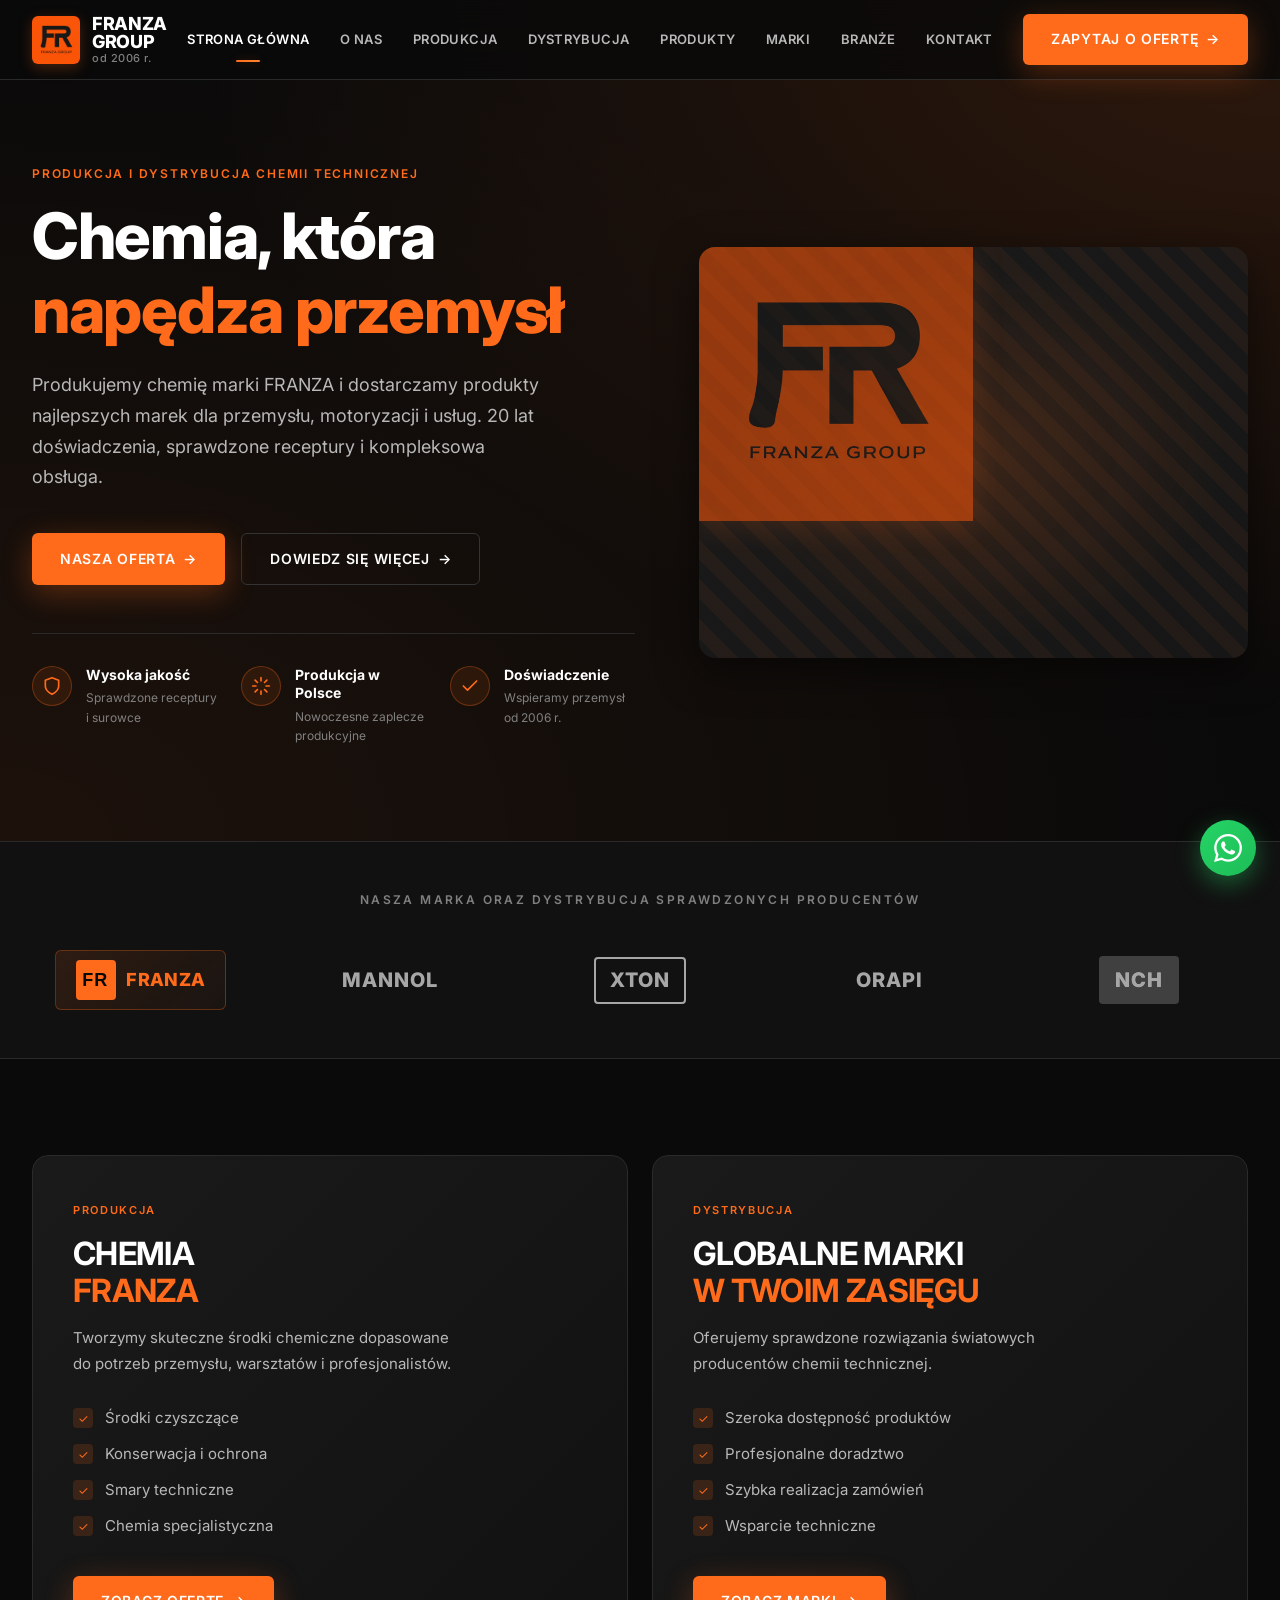
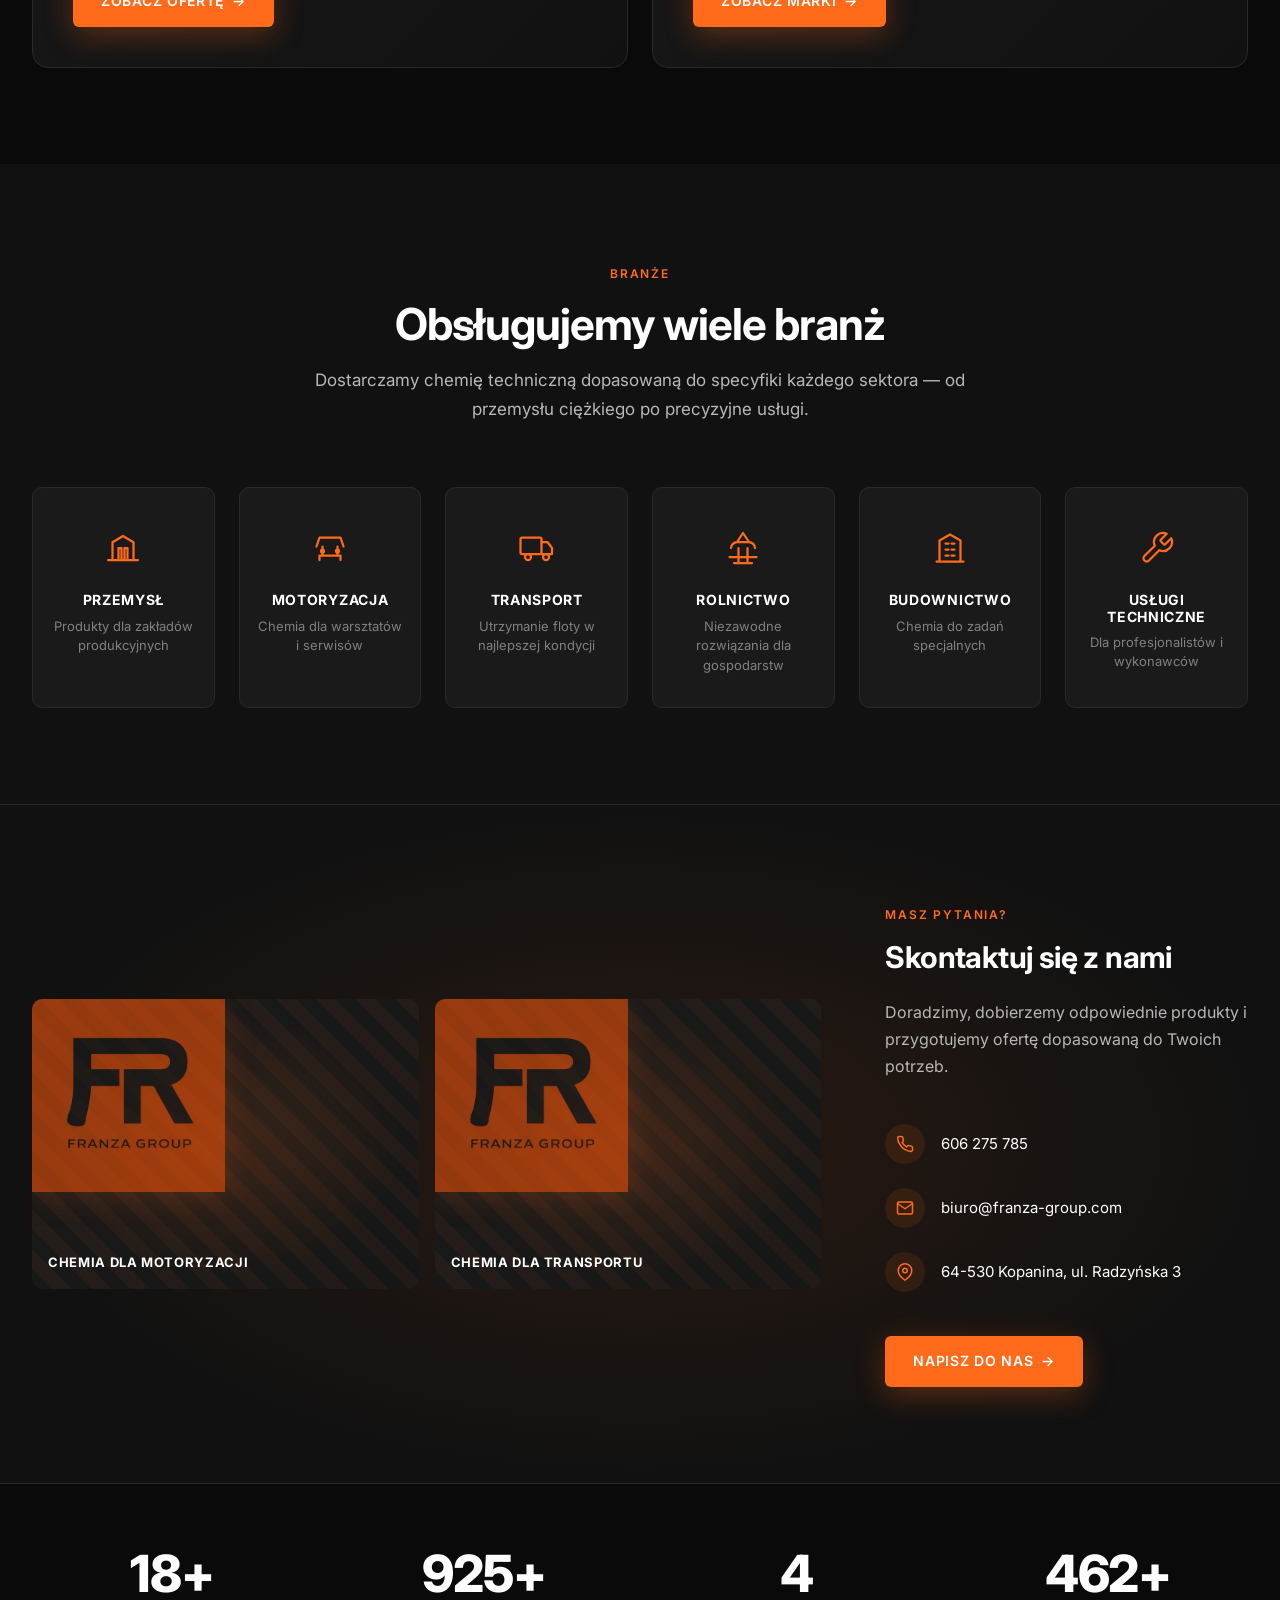
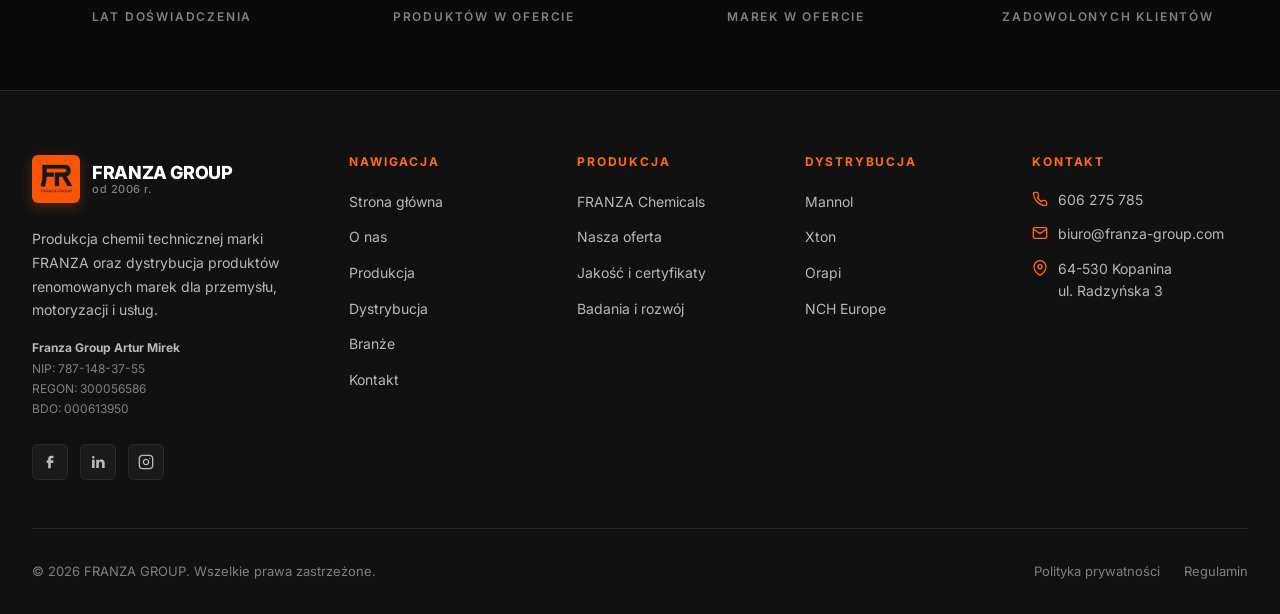
==== index.html @ 7bee2ec3 "j" ====
<!DOCTYPE html>
<html lang="pl">
<head>
  <meta charset="UTF-8">
  <meta name="viewport" content="width=device-width, initial-scale=1.0">
  <meta name="description" content="FRANZA GROUP — producent chemii technicznej marki FRANZA oraz dystrybutor renomowanych marek (Mannol, Xton, Orapi, NCH Europe) dla przemysłu, motoryzacji i usług.">
  <meta name="keywords" content="chemia techniczna, chemia przemysłowa, FRANZA, Mannol, Xton, NCH Europe, Orapi, smary, środki czyszczące">
  <meta name="theme-color" content="#0a0a0a">
  <title>FRANZA GROUP — Produkcja i dystrybucja chemii technicznej</title>

  <link rel="preconnect" href="https://fonts.googleapis.com">
  <link rel="preconnect" href="https://fonts.gstatic.com" crossorigin>
  <link href="https://fonts.googleapis.com/css2?family=Inter:wght@400;500;600;700;800&display=swap" rel="stylesheet">

  <link rel="stylesheet" href="css/styles.css">
  <link rel="icon" type="image/png" href="assets/favicon.png">
  <link rel="icon" type="image/svg+xml" href="assets/favicon.svg">
  <link rel="apple-touch-icon" href="assets/logo/franza-logo-small.png">
</head>
<body>

  <div id="header-slot"></div>

  <main>
    <!-- Hero -->
    <section class="hero">
      <div class="container">
        <div class="hero-grid">
          <div class="hero-content">
            <span class="eyebrow">Produkcja i dystrybucja chemii technicznej</span>
            <h1>
              Chemia, która
              <span class="accent-text">napędza przemysł</span>
            </h1>
            <p class="hero-lead">
              Produkujemy chemię marki FRANZA i dostarczamy produkty najlepszych marek dla przemysłu, motoryzacji i usług. 20 lat doświadczenia, sprawdzone receptury i kompleksowa obsługa.
            </p>
            <div class="hero-ctas">
              <a href="pages/produkty.html" class="btn btn-primary">
                Nasza oferta
                <span class="arrow">→</span>
              </a>
              <a href="pages/o-nas.html" class="btn btn-secondary">
                Dowiedz się więcej
                <span class="arrow">→</span>
              </a>
            </div>

            <div class="hero-features">
              <div class="hero-feature">
                <div class="icon-circle">
                  <svg width="20" height="20" viewBox="0 0 24 24" fill="none" stroke="currentColor" stroke-width="2" stroke-linecap="round" stroke-linejoin="round"><path d="M12 22s8-4 8-10V5l-8-3-8 3v7c0 6 8 10 8 10z"/></svg>
                </div>
                <div class="hero-feature-text">
                  <span class="hero-feature-title">Wysoka jakość</span>
                  <span class="hero-feature-desc">Sprawdzone receptury i surowce</span>
                </div>
              </div>
              <div class="hero-feature">
                <div class="icon-circle">
                  <svg width="20" height="20" viewBox="0 0 24 24" fill="none" stroke="currentColor" stroke-width="2" stroke-linecap="round" stroke-linejoin="round"><path d="M12 2v4M12 18v4M4.93 4.93l2.83 2.83M16.24 16.24l2.83 2.83M2 12h4M18 12h4M4.93 19.07l2.83-2.83M16.24 7.76l2.83-2.83"/></svg>
                </div>
                <div class="hero-feature-text">
                  <span class="hero-feature-title">Produkcja w Polsce</span>
                  <span class="hero-feature-desc">Nowoczesne zaplecze produkcyjne</span>
                </div>
              </div>
              <div class="hero-feature">
                <div class="icon-circle">
                  <svg width="20" height="20" viewBox="0 0 24 24" fill="none" stroke="currentColor" stroke-width="2" stroke-linecap="round" stroke-linejoin="round"><polyline points="20 6 9 17 4 12"/></svg>
                </div>
                <div class="hero-feature-text">
                  <span class="hero-feature-title">Doświadczenie</span>
                  <span class="hero-feature-desc">Wspieramy przemysł od 2006 r.</span>
                </div>
              </div>
            </div>
          </div>

          <div class="hero-visual">
            <img src="https://images.unsplash.com/photo-1532187863486-abf9dbad1b69?w=1200&q=80&auto=format&fit=crop" alt="Chemia techniczna FRANZA" loading="eager">
          </div>
        </div>
      </div>
    </section>

    <!-- Marki strip -->
    <section class="brands-strip">
      <div class="container">
        <p class="brands-strip-label">Nasza marka oraz dystrybucja sprawdzonych producentów</p>
        <div class="brands-grid brands-grid-5">
          <a href="pages/marki.html#franza" class="brand-logo brand-logo-featured" aria-label="FRANZA Chemicals">
            <span class="brand-fr-mark">FR</span>
            <span class="brand-fr-text">FRANZA</span>
          </a>
          <a href="pages/marki.html#mannol" class="brand-logo" aria-label="Mannol"><span>MANNOL</span></a>
          <a href="pages/marki.html#xton" class="brand-logo" aria-label="Xton"><span style="border:2px solid currentColor;padding:.35rem .9rem;border-radius:4px;">XTON</span></a>
          <a href="pages/marki.html#orapi" class="brand-logo" aria-label="Orapi"><span>ORAPI</span></a>
          <a href="pages/marki.html#nch" class="brand-logo" aria-label="NCH Europe"><span style="background:#0046a8;color:#fff;padding:.5rem 1rem;border-radius:4px;">NCH</span></a>
        </div>
      </div>
    </section>

    <!-- Showcase: produkcja + dystrybucja -->
    <section>
      <div class="container">
        <div class="showcase">
          <div class="showcase-card fade-in">
            <span class="eyebrow">Produkcja</span>
            <h3>
              Chemia
              <span class="accent-text">FRANZA</span>
            </h3>
            <p>Tworzymy skuteczne środki chemiczne dopasowane do potrzeb przemysłu, warsztatów i profesjonalistów.</p>
            <ul class="showcase-list">
              <li><span class="check-icon">✓</span> Środki czyszczące</li>
              <li><span class="check-icon">✓</span> Konserwacja i ochrona</li>
              <li><span class="check-icon">✓</span> Smary techniczne</li>
              <li><span class="check-icon">✓</span> Chemia specjalistyczna</li>
            </ul>
            <a href="pages/produkcja.html" class="btn btn-primary">
              Zobacz ofertę
              <span class="arrow">→</span>
            </a>
          </div>

          <div class="showcase-card fade-in">
            <span class="eyebrow">Dystrybucja</span>
            <h3>
              Globalne marki
              <span class="accent-text">w Twoim zasięgu</span>
            </h3>
            <p>Oferujemy sprawdzone rozwiązania światowych producentów chemii technicznej.</p>
            <ul class="showcase-list">
              <li><span class="check-icon">✓</span> Szeroka dostępność produktów</li>
              <li><span class="check-icon">✓</span> Profesjonalne doradztwo</li>
              <li><span class="check-icon">✓</span> Szybka realizacja zamówień</li>
              <li><span class="check-icon">✓</span> Wsparcie techniczne</li>
            </ul>
            <a href="pages/marki.html" class="btn btn-primary">
              Zobacz marki
              <span class="arrow">→</span>
            </a>
          </div>
        </div>
      </div>
    </section>

    <!-- Branże -->
    <section style="background-color: var(--bg-secondary);">
      <div class="container">
        <div class="section-header">
          <span class="eyebrow">Branże</span>
          <h2>Obsługujemy wiele branż</h2>
          <p>Dostarczamy chemię techniczną dopasowaną do specyfiki każdego sektora — od przemysłu ciężkiego po precyzyjne usługi.</p>
        </div>

        <div class="industries-grid">
          <a href="pages/branze.html" class="industry-card fade-in">
            <div class="industry-icon">
              <svg width="36" height="36" viewBox="0 0 24 24" fill="none" stroke="currentColor" stroke-width="1.5" stroke-linecap="round" stroke-linejoin="round"><path d="M2 20h20M5 20V8.2L12 4l7 4.2V20M9 12h2v8H9zM13 12h2v8h-2z"/></svg>
            </div>
            <h4>Przemysł</h4>
            <p>Produkty dla zakładów produkcyjnych</p>
          </a>

          <a href="pages/branze.html" class="industry-card fade-in">
            <div class="industry-icon">
              <svg width="36" height="36" viewBox="0 0 24 24" fill="none" stroke="currentColor" stroke-width="1.5" stroke-linecap="round" stroke-linejoin="round"><path d="M5 17h14M3 11l2-6h14l2 6M7 11v6M17 11v6M5 17v3M19 17v3"/><circle cx="7" cy="14" r="1" fill="currentColor"/><circle cx="17" cy="14" r="1" fill="currentColor"/></svg>
            </div>
            <h4>Motoryzacja</h4>
            <p>Chemia dla warsztatów i serwisów</p>
          </a>

          <a href="pages/branze.html" class="industry-card fade-in">
            <div class="industry-icon">
              <svg width="36" height="36" viewBox="0 0 24 24" fill="none" stroke="currentColor" stroke-width="1.5" stroke-linecap="round" stroke-linejoin="round"><rect x="1" y="5" width="14" height="11" rx="1"/><path d="M15 8h4l3 4v4h-7"/><circle cx="6" cy="18" r="2"/><circle cx="18" cy="18" r="2"/></svg>
            </div>
            <h4>Transport</h4>
            <p>Utrzymanie floty w najlepszej kondycji</p>
          </a>

          <a href="pages/branze.html" class="industry-card fade-in">
            <div class="industry-icon">
              <svg width="36" height="36" viewBox="0 0 24 24" fill="none" stroke="currentColor" stroke-width="1.5" stroke-linecap="round" stroke-linejoin="round"><path d="M12 2L8 8h8l-4-6zM4 12c0-2 2-4 4-4M20 12c0-2-2-4-4-4M6 22h12M9 22V12M15 22V12M3 18h18"/></svg>
            </div>
            <h4>Rolnictwo</h4>
            <p>Niezawodne rozwiązania dla gospodarstw</p>
          </a>

          <a href="pages/branze.html" class="industry-card fade-in">
            <div class="industry-icon">
              <svg width="36" height="36" viewBox="0 0 24 24" fill="none" stroke="currentColor" stroke-width="1.5" stroke-linecap="round" stroke-linejoin="round"><path d="M3 21h18M5 21V7l7-4 7 4v14M9 9h2M13 9h2M9 13h2M13 13h2M9 17h2M13 17h2"/></svg>
            </div>
            <h4>Budownictwo</h4>
            <p>Chemia do zadań specjalnych</p>
          </a>

          <a href="pages/branze.html" class="industry-card fade-in">
            <div class="industry-icon">
              <svg width="36" height="36" viewBox="0 0 24 24" fill="none" stroke="currentColor" stroke-width="1.5" stroke-linecap="round" stroke-linejoin="round"><path d="M14.7 6.3a1 1 0 0 0 0 1.4l1.6 1.6a1 1 0 0 0 1.4 0l3.77-3.77a6 6 0 0 1-7.94 7.94l-6.91 6.91a2.12 2.12 0 0 1-3-3l6.91-6.91a6 6 0 0 1 7.94-7.94l-3.76 3.76z"/></svg>
            </div>
            <h4>Usługi techniczne</h4>
            <p>Dla profesjonalistów i wykonawców</p>
          </a>
        </div>
      </div>
    </section>

    <!-- CTA / Showcase visual -->
    <section class="cta-section">
      <div class="container">
        <div class="cta-grid">
          <div class="cta-images">
            <div class="cta-image">
              <img src="https://images.unsplash.com/photo-1492144534655-ae79c964c9d7?w=800&q=80&auto=format&fit=crop" alt="Chemia dla motoryzacji" loading="lazy">
              <span class="cta-image-label">Chemia dla motoryzacji</span>
            </div>
            <div class="cta-image">
              <img src="https://images.unsplash.com/photo-1601584115197-04ecc0da31d7?w=800&q=80&auto=format&fit=crop" alt="Chemia dla transportu" loading="lazy">
              <span class="cta-image-label">Chemia dla transportu</span>
            </div>
          </div>

          <div class="cta-content">
            <span class="eyebrow">Masz pytania?</span>
            <h2>Skontaktuj się z nami</h2>
            <p>Doradzimy, dobierzemy odpowiednie produkty i przygotujemy ofertę dopasowaną do Twoich potrzeb.</p>

            <div class="cta-contact-list">
              <div class="cta-contact-item">
                <div class="icon-circle">
                  <svg width="18" height="18" viewBox="0 0 24 24" fill="none" stroke="currentColor" stroke-width="2" stroke-linecap="round" stroke-linejoin="round"><path d="M22 16.92v3a2 2 0 0 1-2.18 2 19.79 19.79 0 0 1-8.63-3.07 19.5 19.5 0 0 1-6-6 19.79 19.79 0 0 1-3.07-8.67A2 2 0 0 1 4.11 2h3a2 2 0 0 1 2 1.72 12.84 12.84 0 0 0 .7 2.81 2 2 0 0 1-.45 2.11L8.09 9.91a16 16 0 0 0 6 6l1.27-1.27a2 2 0 0 1 2.11-.45 12.84 12.84 0 0 0 2.81.7A2 2 0 0 1 22 16.92z"/></svg>
                </div>
                <a href="tel:+48606275785">606 275 785</a>
              </div>
              <div class="cta-contact-item">
                <div class="icon-circle">
                  <svg width="18" height="18" viewBox="0 0 24 24" fill="none" stroke="currentColor" stroke-width="2" stroke-linecap="round" stroke-linejoin="round"><path d="M4 4h16c1.1 0 2 .9 2 2v12c0 1.1-.9 2-2 2H4c-1.1 0-2-.9-2-2V6c0-1.1.9-2 2-2z"/><polyline points="22,6 12,13 2,6"/></svg>
                </div>
                <a href="mailto:biuro@franza-group.com">biuro@franza-group.com</a>
              </div>
              <div class="cta-contact-item">
                <div class="icon-circle">
                  <svg width="18" height="18" viewBox="0 0 24 24" fill="none" stroke="currentColor" stroke-width="2" stroke-linecap="round" stroke-linejoin="round"><path d="M21 10c0 7-9 13-9 13s-9-6-9-13a9 9 0 0 1 18 0z"/><circle cx="12" cy="10" r="3"/></svg>
                </div>
                <span>64-530 Kopanina, ul. Radzyńska 3</span>
              </div>
            </div>

            <a href="pages/kontakt.html" class="btn btn-primary">
              Napisz do nas
              <span class="arrow">→</span>
            </a>
          </div>
        </div>
      </div>
    </section>

    <!-- Statystyki -->
    <section class="stats">
      <div class="container">
        <div class="stats-grid">
          <div>
            <div class="stat-number">20+</div>
            <div class="stat-label">Lat doświadczenia</div>
          </div>
          <div>
            <div class="stat-number">1000+</div>
            <div class="stat-label">Produktów w ofercie</div>
          </div>
          <div>
            <div class="stat-number">5</div>
            <div class="stat-label">Marek w ofercie</div>
          </div>
          <div>
            <div class="stat-number">500+</div>
            <div class="stat-label">Zadowolonych klientów</div>
          </div>
        </div>
      </div>
    </section>
  </main>

  <div id="footer-slot"></div>

  <script src="js/main.js"></script>
</body>
</html>
---- css/styles.css ----
/* ============================================
   FRANZA GROUP — Główny arkusz stylów
   ============================================ */

/* === Zmienne === */
:root {
  --bg-primary: #0a0a0a;
  --bg-secondary: #111111;
  --bg-tertiary: #161616;
  --bg-card: #1a1a1a;
  --bg-card-hover: #222222;
  --bg-elevated: #1e1e1e;

  --text-primary: #ffffff;
  --text-secondary: #b8b8b8;
  --text-muted: #808080;

  --accent: #ff6b1a;
  --accent-hover: #ff8533;
  --accent-dark: #e55a0d;
  --accent-glow: rgba(255, 107, 26, 0.25);

  --border: #2a2a2a;
  --border-light: #333333;

  --shadow-sm: 0 2px 8px rgba(0, 0, 0, 0.3);
  --shadow-md: 0 6px 20px rgba(0, 0, 0, 0.4);
  --shadow-lg: 0 12px 40px rgba(0, 0, 0, 0.5);
  --shadow-accent: 0 8px 30px rgba(255, 107, 26, 0.3);

  --radius-sm: 6px;
  --radius-md: 10px;
  --radius-lg: 16px;
  --radius-xl: 24px;

  --transition-fast: 150ms ease;
  --transition: 250ms ease;
  --transition-slow: 400ms ease;

  --container-max: 1280px;
  --header-height: 80px;

  --font-sans: 'Inter', -apple-system, BlinkMacSystemFont, 'Segoe UI', Roboto, sans-serif;
}

/* === Reset === */
*, *::before, *::after {
  box-sizing: border-box;
  margin: 0;
  padding: 0;
}

html {
  scroll-behavior: smooth;
  -webkit-text-size-adjust: 100%;
}

body {
  font-family: var(--font-sans);
  background-color: var(--bg-primary);
  color: var(--text-primary);
  line-height: 1.6;
  min-height: 100vh;
  -webkit-font-smoothing: antialiased;
  -moz-osx-font-smoothing: grayscale;
  overflow-x: hidden;
}

img, svg, video {
  display: block;
  max-width: 100%;
  height: auto;
}

a {
  color: inherit;
  text-decoration: none;
  transition: color var(--transition);
}

button {
  font-family: inherit;
  cursor: pointer;
  border: none;
  background: none;
  color: inherit;
}

ul, ol {
  list-style: none;
}

input, textarea, select {
  font-family: inherit;
  font-size: inherit;
  color: inherit;
}

/* === Typografia === */
h1, h2, h3, h4, h5, h6 {
  font-weight: 700;
  line-height: 1.15;
  letter-spacing: -0.02em;
  color: var(--text-primary);
}

h1 {
  font-size: clamp(2.5rem, 5vw, 4rem);
  font-weight: 800;
}

h2 {
  font-size: clamp(1.875rem, 3.5vw, 2.75rem);
}

h3 {
  font-size: clamp(1.375rem, 2vw, 1.75rem);
}

p {
  color: var(--text-secondary);
  line-height: 1.7;
}

.accent-text {
  color: var(--accent);
}

.text-muted {
  color: var(--text-muted);
}

.eyebrow {
  display: inline-block;
  font-size: 0.75rem;
  font-weight: 600;
  letter-spacing: 0.15em;
  text-transform: uppercase;
  color: var(--accent);
  margin-bottom: 1rem;
}

/* === Container === */
.container {
  width: 100%;
  max-width: var(--container-max);
  margin: 0 auto;
  padding: 0 1.5rem;
}

@media (min-width: 768px) {
  .container {
    padding: 0 2rem;
  }
}

/* === Buttons === */
.btn {
  display: inline-flex;
  align-items: center;
  justify-content: center;
  gap: 0.5rem;
  padding: 0.875rem 1.75rem;
  font-size: 0.875rem;
  font-weight: 600;
  letter-spacing: 0.05em;
  text-transform: uppercase;
  border-radius: var(--radius-sm);
  transition: all var(--transition);
  cursor: pointer;
  white-space: nowrap;
}

.btn-primary {
  background-color: var(--accent);
  color: #fff;
  box-shadow: var(--shadow-accent);
}

.btn-primary:hover {
  background-color: var(--accent-hover);
  transform: translateY(-2px);
  box-shadow: 0 12px 36px rgba(255, 107, 26, 0.4);
}

.btn-secondary {
  background-color: transparent;
  color: var(--text-primary);
  border: 1px solid var(--border-light);
}

.btn-secondary:hover {
  background-color: var(--bg-card);
  border-color: var(--accent);
  color: var(--accent);
}

.btn-ghost {
  padding: 0.5rem 0;
  color: var(--accent);
  font-weight: 600;
  font-size: 0.875rem;
  letter-spacing: 0.05em;
  text-transform: uppercase;
}

.btn-ghost:hover {
  color: var(--accent-hover);
  gap: 0.75rem;
}

.btn .arrow {
  display: inline-block;
  transition: transform var(--transition);
}

.btn:hover .arrow {
  transform: translateX(4px);
}

/* === Header === */
.site-header {
  position: fixed;
  top: 0;
  left: 0;
  right: 0;
  height: var(--header-height);
  background-color: rgba(10, 10, 10, 0.85);
  backdrop-filter: blur(16px);
  -webkit-backdrop-filter: blur(16px);
  border-bottom: 1px solid var(--border);
  z-index: 1000;
  transition: background-color var(--transition);
}

.site-header.scrolled {
  background-color: rgba(10, 10, 10, 0.95);
  box-shadow: var(--shadow-md);
}

.header-inner {
  display: flex;
  align-items: center;
  justify-content: space-between;
  height: 100%;
}

.logo {
  display: flex;
  align-items: center;
  gap: 0.75rem;
  font-weight: 800;
}

.logo-mark {
  width: 48px;
  height: 48px;
  display: grid;
  place-items: center;
  background: var(--accent);
  color: #0a0a0a;
  border-radius: var(--radius-sm);
  font-family: 'Arial Black', 'Helvetica Neue', Arial, sans-serif;
  font-size: 1.375rem;
  font-weight: 900;
  letter-spacing: -0.12em;
  padding-right: 2px;
  box-shadow: 0 4px 14px var(--accent-glow);
  transition: transform var(--transition);
}

/* Wariant z grafiką PNG (prawdziwe logo klienta) — bez tła i paddingu, sam obrazek */
.logo-mark-img {
  background: transparent !important;
  padding: 0 !important;
  object-fit: contain;
  border-radius: var(--radius-sm);
  box-shadow: 0 4px 14px var(--accent-glow);
}

.logo:hover .logo-mark {
  transform: rotate(-3deg) scale(1.05);
}

.logo-text {
  display: flex;
  flex-direction: column;
  line-height: 1;
}

.logo-name {
  font-size: 1.125rem;
  font-weight: 800;
  letter-spacing: -0.02em;
  color: var(--text-primary);
}

.logo-tagline {
  font-size: 0.6875rem;
  font-weight: 500;
  color: var(--text-muted);
  letter-spacing: 0.05em;
  margin-top: 0.125rem;
}

.main-nav {
  display: none;
}

@media (min-width: 1100px) {
  .main-nav {
    display: flex;
    align-items: center;
    gap: 0.125rem;
  }
}

.nav-link {
  position: relative;
  padding: 0.625rem 0.9rem;
  font-size: 0.8125rem;
  font-weight: 600;
  letter-spacing: 0.03em;
  text-transform: uppercase;
  color: var(--text-secondary);
  border-radius: var(--radius-sm);
  transition: all var(--transition);
  white-space: nowrap;
}

.nav-link:hover {
  color: var(--text-primary);
  background-color: rgba(255, 255, 255, 0.04);
}

.nav-link.active {
  color: var(--text-primary);
}

.nav-link.active::after {
  content: '';
  position: absolute;
  bottom: -2px;
  left: 50%;
  transform: translateX(-50%);
  width: 24px;
  height: 2px;
  background: linear-gradient(90deg, var(--accent), var(--accent-hover));
  border-radius: 2px;
  box-shadow: 0 0 8px var(--accent-glow);
}

.nav-cta {
  margin-left: 1rem;
  display: none;
}

@media (min-width: 1280px) {
  .nav-cta {
    display: inline-flex;
  }
}

/* === Mobile menu === */
/* Hamburger widoczny zawsze dopóki nav nie zajmie ekranu (≥1100px) */
.menu-toggle {
  display: flex;
  flex-direction: column;
  justify-content: center;
  align-items: center;
  gap: 5px;
  width: 44px;
  height: 44px;
  padding: 0.5rem;
  z-index: 1002;
  background: transparent;
  border: none;
  cursor: pointer;
  border-radius: var(--radius-sm);
  transition: background-color var(--transition);
}

.menu-toggle:hover {
  background-color: rgba(255, 255, 255, 0.05);
}

.menu-toggle:active {
  background-color: rgba(255, 255, 255, 0.08);
}

/* Synchronizacja z .main-nav (oba używają 1100px) */
@media (min-width: 1100px) {
  .menu-toggle {
    display: none;
  }
}

.menu-toggle span {
  display: block;
  width: 24px;
  height: 2px;
  background-color: var(--text-primary);
  transition: transform 0.3s ease, opacity 0.2s ease;
  border-radius: 1px;
  transform-origin: center;
}

.menu-toggle.active span:nth-child(1) {
  transform: translateY(7px) rotate(45deg);
}

.menu-toggle.active span:nth-child(2) {
  opacity: 0;
  transform: scaleX(0);
}

.menu-toggle.active span:nth-child(3) {
  transform: translateY(-7px) rotate(-45deg);
}

.mobile-menu {
  position: fixed;
  inset: 0;
  background-color: var(--bg-primary);
  z-index: 1000;
  padding: calc(var(--header-height) + 2rem) 1.5rem 2rem;
  transform: translateX(100%);
  transition: transform 0.35s cubic-bezier(0.22, 0.61, 0.36, 1);
  overflow-y: auto;
  overscroll-behavior: contain;
  visibility: hidden;
}

.mobile-menu.open {
  transform: translateX(0);
  visibility: visible;
}

/* Ukryj mobile-menu na desktopie żeby nie marnować zasobów ani nie kradło fokusa */
@media (min-width: 1100px) {
  .mobile-menu {
    display: none;
  }
}

.mobile-menu .nav-link {
  display: block;
  padding: 1rem;
  font-size: 1rem;
  border-bottom: 1px solid var(--border);
}

.mobile-menu .nav-link.active::after {
  display: none;
}

.mobile-menu .btn {
  margin-top: 2rem;
  width: 100%;
}

/* === Hero === */
.hero {
  position: relative;
  padding-top: calc(var(--header-height) + 4rem);
  padding-bottom: 4rem;
  overflow: hidden;
  background:
    radial-gradient(ellipse at top right, rgba(255, 107, 26, 0.15), transparent 60%),
    radial-gradient(ellipse at bottom left, rgba(255, 107, 26, 0.08), transparent 70%),
    var(--bg-primary);
}

@media (min-width: 768px) {
  .hero {
    padding-top: calc(var(--header-height) + 5rem);
    padding-bottom: 6rem;
  }
}

.hero-grid {
  display: grid;
  grid-template-columns: 1fr;
  gap: 3rem;
  align-items: center;
}

@media (min-width: 1024px) {
  .hero-grid {
    grid-template-columns: 1.1fr 1fr;
    gap: 4rem;
  }
}

.hero h1 {
  margin-bottom: 1.5rem;
}

.hero h1 .accent-text {
  display: block;
}

.hero-lead {
  font-size: 1.125rem;
  color: var(--text-secondary);
  max-width: 520px;
  margin-bottom: 2.5rem;
}

.hero-ctas {
  display: flex;
  flex-wrap: wrap;
  gap: 1rem;
  margin-bottom: 3rem;
}

.hero-features {
  display: grid;
  grid-template-columns: repeat(auto-fit, minmax(160px, 1fr));
  gap: 1.5rem;
  padding-top: 2rem;
  border-top: 1px solid var(--border);
}

.hero-feature {
  display: flex;
  align-items: flex-start;
  gap: 0.875rem;
}

.hero-feature .icon-circle {
  flex-shrink: 0;
  width: 40px;
  height: 40px;
  display: grid;
  place-items: center;
  background-color: rgba(255, 107, 26, 0.1);
  border: 1px solid rgba(255, 107, 26, 0.3);
  border-radius: 50%;
  color: var(--accent);
}

.hero-feature-text {
  display: flex;
  flex-direction: column;
}

.hero-feature-title {
  font-size: 0.875rem;
  font-weight: 700;
  color: var(--text-primary);
  line-height: 1.3;
}

.hero-feature-desc {
  font-size: 0.75rem;
  color: var(--text-muted);
  margin-top: 0.25rem;
}

.hero-visual {
  position: relative;
  aspect-ratio: 4/3;
  border-radius: var(--radius-lg);
  overflow: hidden;
  background: linear-gradient(135deg, #1a1a1a, #0a0a0a);
  box-shadow: var(--shadow-lg);
}

.hero-visual img {
  width: 100%;
  height: 100%;
  object-fit: cover;
  opacity: 0.95;
}

.hero-visual::after {
  content: '';
  position: absolute;
  inset: 0;
  background: linear-gradient(135deg, transparent 40%, rgba(255, 107, 26, 0.2));
  pointer-events: none;
}

/* === Sections === */
section {
  padding: 5rem 0;
}

@media (min-width: 768px) {
  section {
    padding: 6rem 0;
  }
}

.section-header {
  text-align: center;
  max-width: 720px;
  margin: 0 auto 4rem;
}

.section-header h2 {
  margin-bottom: 1rem;
}

.section-header p {
  font-size: 1.0625rem;
}

/* === Brands strip === */
.brands-strip {
  padding: 3rem 0;
  background-color: var(--bg-secondary);
  border-top: 1px solid var(--border);
  border-bottom: 1px solid var(--border);
}

.brands-strip-label {
  text-align: center;
  font-size: 0.75rem;
  font-weight: 600;
  letter-spacing: 0.2em;
  text-transform: uppercase;
  color: var(--text-muted);
  margin-bottom: 2.5rem;
}

.brands-grid {
  display: grid;
  grid-template-columns: repeat(2, 1fr);
  gap: 2rem;
  align-items: center;
  justify-items: center;
}

@media (min-width: 640px) {
  .brands-grid {
    grid-template-columns: repeat(3, 1fr);
  }
}

@media (min-width: 1024px) {
  .brands-grid {
    grid-template-columns: repeat(6, 1fr);
  }
  .brands-grid-5 {
    grid-template-columns: repeat(5, 1fr);
  }
}

.brand-logo {
  display: flex;
  align-items: center;
  justify-content: center;
  height: 60px;
  padding: 0 0.75rem;
  filter: grayscale(100%) brightness(1.2) contrast(0.8);
  opacity: 0.7;
  transition: all var(--transition);
}

.brand-logo:hover {
  filter: none;
  opacity: 1;
  transform: translateY(-2px);
}

.brand-logo span {
  font-size: 1.25rem;
  font-weight: 800;
  letter-spacing: 0.05em;
  color: var(--text-primary);
}

/* Wyróżniona marka własna FRANZA */
.brand-logo-featured {
  display: flex;
  align-items: center;
  gap: 0.625rem;
  height: 60px;
  padding: 0.5rem 1.25rem;
  background: linear-gradient(135deg, rgba(255, 107, 26, 0.12), rgba(255, 107, 26, 0.04));
  border: 1px solid rgba(255, 107, 26, 0.3);
  border-radius: var(--radius-sm);
  filter: none;
  opacity: 1;
}

.brand-logo-featured:hover {
  background: linear-gradient(135deg, rgba(255, 107, 26, 0.2), rgba(255, 107, 26, 0.08));
  border-color: var(--accent);
  box-shadow: 0 8px 24px var(--accent-glow);
  transform: translateY(-3px);
}

.brand-fr-mark {
  display: grid;
  place-items: center;
  width: 40px;
  height: 40px;
  background: var(--accent);
  color: #0a0a0a !important;
  border-radius: 4px;
  font-family: 'Arial Black', 'Helvetica Neue', Arial, sans-serif;
  font-size: 1.125rem !important;
  font-weight: 900;
  letter-spacing: -0.12em;
  padding-right: 2px;
}

.brand-fr-text {
  color: var(--accent) !important;
  font-size: 1.125rem !important;
  letter-spacing: 0.02em !important;
}

/* === Two-column showcase === */
.showcase {
  display: grid;
  grid-template-columns: 1fr;
  gap: 1.5rem;
}

@media (min-width: 900px) {
  .showcase {
    grid-template-columns: 1fr 1fr;
  }
}

.showcase-card {
  position: relative;
  padding: 2.5rem;
  background: linear-gradient(135deg, var(--bg-card), var(--bg-secondary));
  border: 1px solid var(--border);
  border-radius: var(--radius-lg);
  overflow: hidden;
  transition: all var(--transition);
}

.showcase-card:hover {
  border-color: var(--border-light);
  transform: translateY(-4px);
  box-shadow: var(--shadow-lg);
}

.showcase-card .eyebrow {
  font-size: 0.6875rem;
}

.showcase-card h3 {
  font-size: clamp(1.5rem, 2.5vw, 2rem);
  margin-bottom: 1rem;
  text-transform: uppercase;
}

.showcase-card h3 .accent-text {
  display: block;
}

.showcase-card p {
  font-size: 0.9375rem;
  margin-bottom: 1.5rem;
  max-width: 380px;
}

.showcase-list {
  margin-bottom: 2rem;
}

.showcase-list li {
  display: flex;
  align-items: center;
  gap: 0.75rem;
  font-size: 0.9375rem;
  color: var(--text-secondary);
  padding: 0.375rem 0;
}

.check-icon {
  flex-shrink: 0;
  width: 20px;
  height: 20px;
  display: grid;
  place-items: center;
  background-color: rgba(255, 107, 26, 0.15);
  color: var(--accent);
  border-radius: 4px;
  font-size: 0.75rem;
}

.showcase-card-visual {
  position: absolute;
  right: -10%;
  bottom: -10%;
  width: 50%;
  opacity: 0.35;
  pointer-events: none;
  z-index: 0;
}

.showcase-card > * {
  position: relative;
  z-index: 1;
}

/* === Industries grid === */
.industries-grid {
  display: grid;
  grid-template-columns: repeat(2, 1fr);
  gap: 1rem;
}

@media (min-width: 768px) {
  .industries-grid {
    grid-template-columns: repeat(3, 1fr);
    gap: 1.5rem;
  }
}

@media (min-width: 1024px) {
  .industries-grid {
    grid-template-columns: repeat(6, 1fr);
  }
}

.industry-card {
  padding: 2rem 1rem;
  background-color: var(--bg-card);
  border: 1px solid var(--border);
  border-radius: var(--radius-md);
  text-align: center;
  transition: all var(--transition);
}

.industry-card:hover {
  background-color: var(--bg-card-hover);
  border-color: var(--accent);
  transform: translateY(-4px);
  box-shadow: var(--shadow-md);
}

.industry-icon {
  width: 56px;
  height: 56px;
  margin: 0 auto 1rem;
  display: grid;
  place-items: center;
  color: var(--accent);
}

.industry-card h4 {
  font-size: 0.875rem;
  font-weight: 700;
  text-transform: uppercase;
  letter-spacing: 0.05em;
  margin-bottom: 0.5rem;
}

.industry-card p {
  font-size: 0.8125rem;
  color: var(--text-muted);
  line-height: 1.5;
}

/* === CTA section === */
.cta-section {
  background:
    radial-gradient(ellipse at center, rgba(255, 107, 26, 0.1), transparent 70%),
    var(--bg-secondary);
  border-top: 1px solid var(--border);
  border-bottom: 1px solid var(--border);
}

.cta-grid {
  display: grid;
  grid-template-columns: 1fr;
  gap: 3rem;
  align-items: center;
}

@media (min-width: 900px) {
  .cta-grid {
    grid-template-columns: 1fr 1fr 1fr;
    gap: 4rem;
  }
}

.cta-images {
  display: grid;
  grid-template-columns: 1fr 1fr;
  gap: 1rem;
}

@media (min-width: 900px) {
  .cta-images {
    grid-column: span 2;
  }
}

.cta-image {
  aspect-ratio: 4/3;
  border-radius: var(--radius-md);
  overflow: hidden;
  position: relative;
}

.cta-image img {
  width: 100%;
  height: 100%;
  object-fit: cover;
  transition: transform var(--transition-slow);
}

.cta-image:hover img {
  transform: scale(1.05);
}

.cta-image::after {
  content: '';
  position: absolute;
  inset: 0;
  background: linear-gradient(to top, rgba(0, 0, 0, 0.7), transparent 60%);
}

.cta-image-label {
  position: absolute;
  bottom: 1rem;
  left: 1rem;
  z-index: 1;
  font-size: 0.8125rem;
  font-weight: 700;
  text-transform: uppercase;
  letter-spacing: 0.05em;
  color: #fff;
}

.cta-content h2 {
  font-size: clamp(1.5rem, 2.5vw, 1.875rem);
  margin-bottom: 1.5rem;
}

.cta-contact-list {
  margin: 2rem 0;
}

.cta-contact-item {
  display: flex;
  align-items: center;
  gap: 1rem;
  padding: 0.75rem 0;
  font-size: 0.9375rem;
}

.cta-contact-item .icon-circle {
  flex-shrink: 0;
  width: 40px;
  height: 40px;
  display: grid;
  place-items: center;
  background-color: rgba(255, 107, 26, 0.1);
  color: var(--accent);
  border-radius: 50%;
}

/* === Stats === */
.stats {
  background-color: var(--bg-primary);
  padding: 4rem 0;
}

.stats-grid {
  display: grid;
  grid-template-columns: repeat(2, 1fr);
  gap: 2rem;
  text-align: center;
}

@media (min-width: 768px) {
  .stats-grid {
    grid-template-columns: repeat(4, 1fr);
  }
}

.stat-number {
  font-size: clamp(2.5rem, 4vw, 3.5rem);
  font-weight: 800;
  color: var(--text-primary);
  line-height: 1;
  letter-spacing: -0.02em;
  margin-bottom: 0.5rem;
}

.stat-label {
  font-size: 0.75rem;
  font-weight: 600;
  letter-spacing: 0.15em;
  text-transform: uppercase;
  color: var(--text-muted);
}

/* === Footer === */
.site-footer {
  background-color: var(--bg-secondary);
  border-top: 1px solid var(--border);
  padding: 4rem 0 2rem;
}

.footer-grid {
  display: grid;
  grid-template-columns: 1fr;
  gap: 3rem;
  margin-bottom: 3rem;
}

@media (min-width: 640px) {
  .footer-grid {
    grid-template-columns: repeat(2, 1fr);
  }
}

@media (min-width: 1024px) {
  .footer-grid {
    grid-template-columns: 1.5fr 1fr 1fr 1fr 1.2fr;
  }
}

.footer-brand p {
  font-size: 0.875rem;
  margin-top: 1.5rem;
  max-width: 280px;
}

.footer-col h5 {
  font-size: 0.75rem;
  font-weight: 700;
  letter-spacing: 0.15em;
  text-transform: uppercase;
  color: var(--accent);
  margin-bottom: 1.25rem;
}

.footer-col ul li {
  margin-bottom: 0.625rem;
}

.footer-col ul a {
  font-size: 0.875rem;
  color: var(--text-secondary);
}

.footer-col ul a:hover {
  color: var(--accent);
}

.footer-contact-item {
  display: flex;
  align-items: flex-start;
  gap: 0.625rem;
  font-size: 0.875rem;
  color: var(--text-secondary);
  margin-bottom: 0.75rem;
}

.footer-contact-item svg {
  flex-shrink: 0;
  color: var(--accent);
  margin-top: 2px;
}

.footer-bottom {
  padding-top: 2rem;
  border-top: 1px solid var(--border);
  display: flex;
  flex-direction: column;
  gap: 1rem;
  justify-content: space-between;
  align-items: center;
  font-size: 0.8125rem;
  color: var(--text-muted);
}

@media (min-width: 640px) {
  .footer-bottom {
    flex-direction: row;
  }
}

.footer-bottom-links {
  display: flex;
  gap: 1.5rem;
}

.footer-bottom-links a:hover {
  color: var(--accent);
}

.footer-social {
  display: flex;
  gap: 0.75rem;
  margin-top: 1.5rem;
}

.social-link {
  width: 36px;
  height: 36px;
  display: grid;
  place-items: center;
  background-color: var(--bg-card);
  border: 1px solid var(--border);
  border-radius: var(--radius-sm);
  color: var(--text-secondary);
  transition: all var(--transition);
}

.social-link:hover {
  background-color: var(--accent);
  color: #fff;
  border-color: var(--accent);
  transform: translateY(-2px);
}

/* === Page header (for subpages) === */
.page-header {
  padding-top: calc(var(--header-height) + 4rem);
  padding-bottom: 4rem;
  background:
    radial-gradient(ellipse at top, rgba(255, 107, 26, 0.12), transparent 60%),
    var(--bg-secondary);
  border-bottom: 1px solid var(--border);
}

.page-header .container {
  text-align: center;
}

.page-header h1 {
  margin-bottom: 1rem;
}

.page-header p {
  font-size: 1.125rem;
  max-width: 640px;
  margin: 0 auto;
}

.breadcrumbs {
  display: flex;
  justify-content: center;
  gap: 0.5rem;
  font-size: 0.8125rem;
  color: var(--text-muted);
  margin-bottom: 1.5rem;
}

.breadcrumbs a:hover {
  color: var(--accent);
}

.breadcrumbs .separator {
  opacity: 0.5;
}

/* === Cards grid (generic) === */
.card-grid {
  display: grid;
  grid-template-columns: 1fr;
  gap: 1.5rem;
}

@media (min-width: 640px) {
  .card-grid {
    grid-template-columns: repeat(2, 1fr);
  }
}

@media (min-width: 1024px) {
  .card-grid.cols-3 {
    grid-template-columns: repeat(3, 1fr);
  }
  .card-grid.cols-4 {
    grid-template-columns: repeat(4, 1fr);
  }
}

.card {
  background-color: var(--bg-card);
  border: 1px solid var(--border);
  border-radius: var(--radius-md);
  overflow: hidden;
  transition: all var(--transition);
}

.card:hover {
  border-color: var(--border-light);
  transform: translateY(-4px);
  box-shadow: var(--shadow-md);
}

.card-image {
  aspect-ratio: 16/10;
  overflow: hidden;
  background-color: var(--bg-tertiary);
}

.card-image img {
  width: 100%;
  height: 100%;
  object-fit: cover;
  transition: transform var(--transition-slow);
}

.card:hover .card-image img {
  transform: scale(1.05);
}

.card-body {
  padding: 1.75rem;
}

.card-body h3 {
  font-size: 1.25rem;
  margin-bottom: 0.75rem;
}

.card-body p {
  font-size: 0.9375rem;
  margin-bottom: 1.25rem;
}

.card-tag {
  display: inline-block;
  padding: 0.25rem 0.75rem;
  background-color: rgba(255, 107, 26, 0.1);
  color: var(--accent);
  font-size: 0.6875rem;
  font-weight: 700;
  letter-spacing: 0.1em;
  text-transform: uppercase;
  border-radius: 100px;
  margin-bottom: 1rem;
}

/* Podtytuł produktu (krótki opis kategorii pod tytułem) */
.card-subtitle {
  display: block;
  font-size: 0.875rem;
  font-weight: 600;
  color: var(--accent);
  margin: -0.25rem 0 1rem;
  line-height: 1.4;
  font-style: italic;
}

/* W modalu większy podtytuł */
.product-modal-body .card-subtitle {
  font-size: 1rem;
  margin-bottom: 1.25rem;
}

/* === Brand detail cards === */
.brand-card {
  display: flex;
  flex-direction: column;
  background-color: var(--bg-card);
  border: 1px solid var(--border);
  border-radius: var(--radius-md);
  padding: 2rem;
  transition: all var(--transition);
}

.brand-card:hover {
  border-color: var(--accent);
  transform: translateY(-4px);
  box-shadow: var(--shadow-md);
}

.brand-card-logo {
  height: 60px;
  display: flex;
  align-items: center;
  margin-bottom: 1.5rem;
  font-size: 1.75rem;
  font-weight: 800;
  letter-spacing: 0.02em;
}

.brand-card h3 {
  font-size: 1.25rem;
  margin-bottom: 0.75rem;
}

.brand-card p {
  font-size: 0.9375rem;
  margin-bottom: 1.5rem;
  flex-grow: 1;
}

.brand-card .btn-ghost {
  display: inline-flex;
  align-items: center;
  gap: 0.5rem;
}

/* === Contact page === */
.contact-grid {
  display: grid;
  grid-template-columns: 1fr;
  gap: 3rem;
}

@media (min-width: 900px) {
  .contact-grid {
    grid-template-columns: 1fr 1.5fr;
  }
}

.contact-info {
  background-color: var(--bg-card);
  border: 1px solid var(--border);
  border-radius: var(--radius-lg);
  padding: 2.5rem;
}

.contact-info h2 {
  font-size: 1.75rem;
  margin-bottom: 0.75rem;
}

.contact-info > p {
  margin-bottom: 2rem;
}

.contact-info-list {
  margin-bottom: 2rem;
}

.contact-info-item {
  display: flex;
  align-items: flex-start;
  gap: 1rem;
  padding: 1rem 0;
  border-top: 1px solid var(--border);
}

.contact-info-item:last-child {
  border-bottom: 1px solid var(--border);
}

.contact-info-item .icon-circle {
  flex-shrink: 0;
  width: 44px;
  height: 44px;
  display: grid;
  place-items: center;
  background-color: rgba(255, 107, 26, 0.1);
  color: var(--accent);
  border-radius: 50%;
}

.contact-info-item-label {
  font-size: 0.75rem;
  font-weight: 600;
  text-transform: uppercase;
  letter-spacing: 0.1em;
  color: var(--text-muted);
  margin-bottom: 0.25rem;
}

.contact-info-item-value {
  font-size: 1rem;
  color: var(--text-primary);
  font-weight: 500;
}

.contact-info-item-value a:hover {
  color: var(--accent);
}

.contact-form {
  background-color: var(--bg-card);
  border: 1px solid var(--border);
  border-radius: var(--radius-lg);
  padding: 2.5rem;
}

.contact-form h2 {
  font-size: 1.75rem;
  margin-bottom: 0.75rem;
}

.contact-form > p {
  margin-bottom: 2rem;
}

.form-row {
  display: grid;
  grid-template-columns: 1fr;
  gap: 1rem;
  margin-bottom: 1rem;
}

@media (min-width: 640px) {
  .form-row.cols-2 {
    grid-template-columns: 1fr 1fr;
  }
}

.form-group {
  display: flex;
  flex-direction: column;
}

.form-group label {
  font-size: 0.75rem;
  font-weight: 600;
  letter-spacing: 0.1em;
  text-transform: uppercase;
  color: var(--text-muted);
  margin-bottom: 0.5rem;
}

.form-control {
  padding: 0.875rem 1rem;
  background-color: var(--bg-secondary);
  border: 1px solid var(--border);
  border-radius: var(--radius-sm);
  color: var(--text-primary);
  font-size: 0.9375rem;
  transition: all var(--transition);
}

.form-control:focus {
  outline: none;
  border-color: var(--accent);
  background-color: var(--bg-tertiary);
  box-shadow: 0 0 0 3px rgba(255, 107, 26, 0.15);
}

.form-control::placeholder {
  color: var(--text-muted);
}

textarea.form-control {
  resize: vertical;
  min-height: 140px;
  font-family: inherit;
}

.form-check {
  display: flex;
  align-items: flex-start;
  gap: 0.625rem;
  font-size: 0.8125rem;
  color: var(--text-muted);
  margin: 1rem 0 1.5rem;
}

.form-check input {
  margin-top: 3px;
  accent-color: var(--accent);
}

.form-check a {
  color: var(--accent);
}

.form-submit {
  width: 100%;
}

.form-message {
  display: none;
  margin-top: 1.5rem;
  padding: 1rem;
  border-radius: var(--radius-sm);
  font-size: 0.875rem;
  text-align: center;
}

.form-message.success {
  display: block;
  background-color: rgba(34, 197, 94, 0.1);
  border: 1px solid rgba(34, 197, 94, 0.3);
  color: #22c55e;
}

.form-message.error {
  display: block;
  background-color: rgba(239, 68, 68, 0.1);
  border: 1px solid rgba(239, 68, 68, 0.3);
  color: #ef4444;
}

/* === Map === */
.map-section {
  padding: 0;
}

.map-wrapper {
  height: 400px;
  width: 100%;
  background-color: var(--bg-secondary);
  border-top: 1px solid var(--border);
  border-bottom: 1px solid var(--border);
}

.map-wrapper iframe {
  width: 100%;
  height: 100%;
  filter: grayscale(0.5) brightness(0.8);
}

/* === Content sections (for subpages) === */
.content-grid {
  display: grid;
  grid-template-columns: 1fr;
  gap: 3rem;
  align-items: center;
}

@media (min-width: 900px) {
  .content-grid {
    grid-template-columns: 1fr 1fr;
  }

  .content-grid.reverse .content-text {
    order: 2;
  }
}

.content-text h2 {
  margin-bottom: 1.5rem;
}

.content-text p {
  margin-bottom: 1rem;
  font-size: 1rem;
}

.content-image {
  aspect-ratio: 4/3;
  border-radius: var(--radius-lg);
  overflow: hidden;
  box-shadow: var(--shadow-lg);
}

.content-image img {
  width: 100%;
  height: 100%;
  object-fit: cover;
}

.feature-list {
  margin-top: 2rem;
}

.feature-list-item {
  display: flex;
  align-items: flex-start;
  gap: 1rem;
  padding: 1rem 0;
  border-top: 1px solid var(--border);
}

.feature-list-item:last-child {
  border-bottom: 1px solid var(--border);
}

.feature-list-item .icon-circle {
  flex-shrink: 0;
  width: 44px;
  height: 44px;
  display: grid;
  place-items: center;
  background-color: rgba(255, 107, 26, 0.1);
  color: var(--accent);
  border-radius: 50%;
}

.feature-list-item-text h4 {
  font-size: 1rem;
  font-weight: 700;
  margin-bottom: 0.25rem;
}

.feature-list-item-text p {
  font-size: 0.875rem;
  color: var(--text-secondary);
  margin: 0;
}

/* === Values grid === */
.values-grid {
  display: grid;
  grid-template-columns: 1fr;
  gap: 1.5rem;
}

@media (min-width: 768px) {
  .values-grid {
    grid-template-columns: repeat(3, 1fr);
  }
}

.value-card {
  padding: 2rem;
  background-color: var(--bg-card);
  border: 1px solid var(--border);
  border-radius: var(--radius-md);
  text-align: center;
  transition: all var(--transition);
}

.value-card:hover {
  transform: translateY(-4px);
  border-color: var(--accent);
}

.value-card .icon-circle {
  width: 64px;
  height: 64px;
  margin: 0 auto 1.5rem;
  display: grid;
  place-items: center;
  background-color: rgba(255, 107, 26, 0.1);
  color: var(--accent);
  border-radius: 50%;
}

.value-card h3 {
  font-size: 1.125rem;
  margin-bottom: 0.75rem;
}

.value-card p {
  font-size: 0.9375rem;
}

/* === Banner === */
.banner {
  padding: 3rem;
  background:
    radial-gradient(ellipse at top right, rgba(255, 107, 26, 0.2), transparent 60%),
    var(--bg-card);
  border: 1px solid var(--border-light);
  border-radius: var(--radius-lg);
  text-align: center;
}

.banner h2 {
  font-size: clamp(1.5rem, 2.5vw, 2rem);
  margin-bottom: 1rem;
}

.banner p {
  max-width: 520px;
  margin: 0 auto 2rem;
}

.banner-ctas {
  display: flex;
  flex-wrap: wrap;
  gap: 1rem;
  justify-content: center;
}

/* === Animations === */
@keyframes fadeInUp {
  from {
    opacity: 0;
    transform: translateY(24px);
  }
  to {
    opacity: 1;
    transform: translateY(0);
  }
}

@keyframes fadeInDown {
  from {
    opacity: 0;
    transform: translateY(-16px);
  }
  to {
    opacity: 1;
    transform: translateY(0);
  }
}

@keyframes scaleIn {
  from {
    opacity: 0;
    transform: scale(0.92);
  }
  to {
    opacity: 1;
    transform: scale(1);
  }
}

@keyframes float {
  0%, 100% { transform: translateY(0); }
  50% { transform: translateY(-8px); }
}

@keyframes pulse-glow {
  0%, 100% { box-shadow: 0 0 0 0 var(--accent-glow); }
  50% { box-shadow: 0 0 0 12px transparent; }
}

@keyframes shimmer {
  0% { background-position: -1000px 0; }
  100% { background-position: 1000px 0; }
}

.fade-in {
  opacity: 0;
}

.fade-in.visible {
  animation: fadeInUp 0.7s cubic-bezier(0.22, 0.61, 0.36, 1) forwards;
}

/* Stagger delay dla kart w sekwencji */
.fade-in.visible:nth-child(2) { animation-delay: 0.08s; }
.fade-in.visible:nth-child(3) { animation-delay: 0.16s; }
.fade-in.visible:nth-child(4) { animation-delay: 0.24s; }
.fade-in.visible:nth-child(5) { animation-delay: 0.32s; }
.fade-in.visible:nth-child(6) { animation-delay: 0.40s; }

/* Hero — wejściowa animacja bez czekania na scroll */
.hero h1 {
  animation: fadeInUp 0.9s cubic-bezier(0.22, 0.61, 0.36, 1) both;
}
.hero-lead {
  animation: fadeInUp 0.9s cubic-bezier(0.22, 0.61, 0.36, 1) 0.15s both;
}
.hero-ctas {
  animation: fadeInUp 0.9s cubic-bezier(0.22, 0.61, 0.36, 1) 0.25s both;
}
.hero-features {
  animation: fadeInUp 0.9s cubic-bezier(0.22, 0.61, 0.36, 1) 0.4s both;
}
.hero-visual {
  animation: scaleIn 1s cubic-bezier(0.22, 0.61, 0.36, 1) 0.1s both;
}

/* Wyłącz animacje dla użytkowników którzy preferują redukcję */
@media (prefers-reduced-motion: reduce) {
  *, *::before, *::after {
    animation-duration: 0.01ms !important;
    animation-iteration-count: 1 !important;
    transition-duration: 0.01ms !important;
    scroll-behavior: auto !important;
  }
}

/* === Scroll progress bar === */
.scroll-progress {
  position: fixed;
  top: 0;
  left: 0;
  width: 0%;
  height: 3px;
  background: linear-gradient(90deg, var(--accent), var(--accent-hover));
  z-index: 1001;
  transition: width 0.05s linear;
  box-shadow: 0 0 12px var(--accent-glow);
}

/* === Product search === */
.product-search {
  position: relative;
  max-width: 480px;
  margin: 0 auto 1.5rem;
}

.product-search input {
  width: 100%;
  padding: 0.875rem 1rem 0.875rem 3rem;
  background-color: var(--bg-card);
  border: 1px solid var(--border);
  border-radius: 100px;
  color: var(--text-primary);
  font-size: 0.9375rem;
  transition: all var(--transition);
}

.product-search input:focus {
  outline: none;
  border-color: var(--accent);
  background-color: var(--bg-card-hover);
  box-shadow: 0 0 0 4px rgba(255, 107, 26, 0.12);
}

.product-search input::placeholder {
  color: var(--text-muted);
}

.product-search-icon {
  position: absolute;
  left: 1.125rem;
  top: 50%;
  transform: translateY(-50%);
  color: var(--text-muted);
  pointer-events: none;
}

.product-search-clear {
  position: absolute;
  right: 0.75rem;
  top: 50%;
  transform: translateY(-50%);
  width: 28px;
  height: 28px;
  display: none;
  place-items: center;
  background-color: var(--bg-tertiary);
  color: var(--text-secondary);
  border-radius: 50%;
  cursor: pointer;
  transition: all var(--transition);
  border: none;
}

.product-search-clear.visible {
  display: grid;
}

.product-search-clear:hover {
  background-color: var(--accent);
  color: #fff;
}

.no-results-message {
  display: none;
  text-align: center;
  padding: 4rem 1.5rem;
  color: var(--text-muted);
  font-size: 0.9375rem;
}

.no-results-message.visible {
  display: block;
}

.no-results-message strong {
  display: block;
  font-size: 1.125rem;
  color: var(--text-primary);
  margin-bottom: 0.5rem;
}

/* === Product modal === */
.product-modal-overlay {
  position: fixed;
  inset: 0;
  background-color: rgba(0, 0, 0, 0.85);
  backdrop-filter: blur(8px);
  -webkit-backdrop-filter: blur(8px);
  z-index: 2000;
  display: grid;
  place-items: center;
  padding: 1.5rem;
  opacity: 0;
  visibility: hidden;
  transition: all 0.25s ease;
}

.product-modal-overlay.open {
  opacity: 1;
  visibility: visible;
}

.product-modal {
  width: 100%;
  max-width: 880px;
  max-height: 90vh;
  background-color: var(--bg-card);
  border: 1px solid var(--border-light);
  border-radius: var(--radius-lg);
  overflow: hidden;
  display: grid;
  grid-template-columns: 1fr;
  transform: scale(0.95);
  transition: transform 0.3s cubic-bezier(0.22, 0.61, 0.36, 1);
  position: relative;
}

@media (min-width: 768px) {
  .product-modal {
    grid-template-columns: 0.9fr 1.1fr;
  }
}

.product-modal-overlay.open .product-modal {
  transform: scale(1);
}

.product-modal-close {
  position: absolute;
  top: 1rem;
  right: 1rem;
  width: 40px;
  height: 40px;
  display: grid;
  place-items: center;
  background-color: rgba(0, 0, 0, 0.6);
  color: #fff;
  border-radius: 50%;
  border: none;
  cursor: pointer;
  z-index: 2;
  transition: all var(--transition);
}

.product-modal-close:hover {
  background-color: var(--accent);
  transform: rotate(90deg);
}

.product-modal-image {
  background-color: #fff;
  display: grid;
  place-items: center;
  padding: 2rem;
  min-height: 280px;
}

/* Modal image placeholder (gdy nie ma zdjęcia produktu) */
.product-modal-image.image-placeholder {
  background:
    linear-gradient(135deg, rgba(255, 107, 26, 0.15), rgba(255, 107, 26, 0)),
    repeating-linear-gradient(
      45deg,
      var(--bg-card),
      var(--bg-card) 12px,
      var(--bg-tertiary) 12px,
      var(--bg-tertiary) 24px
    );
}

.product-modal-image.image-placeholder::before {
  font-size: clamp(3rem, 10vw, 5rem);
  opacity: 0.5;
}

.product-modal-image img {
  max-width: 100%;
  max-height: 320px;
  object-fit: contain;
}

.product-modal-body {
  padding: 2rem;
  overflow-y: auto;
  max-height: 90vh;
}

.product-modal-body .card-tag {
  margin-bottom: 0.75rem;
}

.product-modal-body h2 {
  font-size: 1.75rem;
  margin-bottom: 1rem;
}

.product-modal-body p {
  margin-bottom: 1.5rem;
}

.product-modal-actions {
  display: flex;
  flex-wrap: wrap;
  gap: 0.75rem;
  padding-top: 1.5rem;
  border-top: 1px solid var(--border);
}

@media (max-width: 768px) {
  .product-modal {
    max-height: 95vh;
  }
  .product-modal-image {
    min-height: 200px;
    padding: 1.5rem;
  }
  .product-modal-image img {
    max-height: 200px;
  }
  .product-modal-body {
    padding: 1.5rem;
  }
}

/* Karty produktowe — sygnalizacja klikalności */
.product-card {
  cursor: pointer;
}

.product-card .btn-ghost {
  pointer-events: none;
}

/* === WhatsApp floating button === */
.whatsapp-fab {
  position: fixed;
  bottom: 1.5rem;
  right: 1.5rem;
  width: 56px;
  height: 56px;
  display: grid;
  place-items: center;
  background: linear-gradient(135deg, #25d366, #1ebe57);
  color: #fff;
  border-radius: 50%;
  box-shadow: 0 8px 24px rgba(37, 211, 102, 0.4);
  z-index: 998;
  transition: all var(--transition);
  animation: whatsapp-pulse 2.5s ease-in-out infinite;
}

@keyframes whatsapp-pulse {
  0%, 100% { box-shadow: 0 8px 24px rgba(37, 211, 102, 0.4), 0 0 0 0 rgba(37, 211, 102, 0.5); }
  50% { box-shadow: 0 8px 24px rgba(37, 211, 102, 0.4), 0 0 0 14px rgba(37, 211, 102, 0); }
}

.whatsapp-fab:hover {
  background: linear-gradient(135deg, #1ebe57, #19a64c);
  transform: translateY(-4px);
  animation-play-state: paused;
}

.whatsapp-fab svg {
  width: 28px;
  height: 28px;
}

/* Back-to-top musi przesunąć się gdy WhatsApp jest widoczny */
.whatsapp-fab + .back-to-top,
body:has(.whatsapp-fab) .back-to-top {
  bottom: calc(1.5rem + 56px + 0.75rem);
}

@media (max-width: 480px) {
  .whatsapp-fab {
    bottom: 1rem;
    right: 1rem;
    width: 50px;
    height: 50px;
  }

  .whatsapp-fab svg {
    width: 24px;
    height: 24px;
  }

  body:has(.whatsapp-fab) .back-to-top {
    bottom: calc(1rem + 50px + 0.625rem);
  }
}

/* === Back to top floating button === */
.back-to-top {
  position: fixed;
  bottom: 1.5rem;
  right: 1.5rem;
  width: 48px;
  height: 48px;
  display: grid;
  place-items: center;
  background: linear-gradient(135deg, var(--accent), var(--accent-dark));
  color: #fff;
  border-radius: 50%;
  box-shadow: var(--shadow-accent);
  opacity: 0;
  visibility: hidden;
  transform: translateY(20px);
  transition: all var(--transition);
  z-index: 999;
  cursor: pointer;
  border: none;
}

.back-to-top.visible {
  opacity: 1;
  visibility: visible;
  transform: translateY(0);
}

.back-to-top:hover {
  background: linear-gradient(135deg, var(--accent-hover), var(--accent));
  transform: translateY(-4px);
  box-shadow: 0 12px 36px rgba(255, 107, 26, 0.5);
}

.back-to-top:active {
  transform: translateY(-2px);
}

/* === MOBILE FIXES === */

/* Filter bar — scroll horyzontalny na małych ekranach */
@media (max-width: 640px) {
  .filter-bar {
    flex-wrap: nowrap;
    overflow-x: auto;
    overflow-y: hidden;
    justify-content: flex-start;
    padding: 0.25rem 1.5rem 1rem;
    margin: 0 -1.5rem 2rem;
    scroll-snap-type: x mandatory;
    -webkit-overflow-scrolling: touch;
    scrollbar-width: none;
  }

  .filter-bar::-webkit-scrollbar {
    display: none;
  }

  .filter-btn {
    flex-shrink: 0;
    scroll-snap-align: start;
    white-space: nowrap;
  }
}

/* Page header — mniejszy padding na mobile */
@media (max-width: 640px) {
  .page-header {
    padding-top: calc(var(--header-height) + 2rem);
    padding-bottom: 2.5rem;
  }

  .page-header h1 {
    font-size: clamp(1.875rem, 7vw, 2.5rem);
  }

  .page-header p {
    font-size: 0.9375rem;
  }
}

/* Hero — mniejsze odstępy na mobile */
@media (max-width: 640px) {
  .hero {
    padding-top: calc(var(--header-height) + 2rem);
    padding-bottom: 3rem;
  }

  .hero h1 {
    font-size: clamp(2rem, 8vw, 3rem);
  }

  .hero-lead {
    font-size: 1rem;
  }

  .hero-features {
    padding-top: 1.5rem;
    gap: 1rem;
  }
}

/* Sekcje — mniejszy padding pionowy na mobile */
@media (max-width: 640px) {
  section {
    padding: 3rem 0;
  }

  .section-header {
    margin-bottom: 2.5rem;
  }
}

/* Brand detail logo — skalowanie na mobile */
@media (max-width: 640px) {
  .brand-detail-logo {
    font-size: 1.75rem;
    height: auto;
    min-height: 60px;
  }

  .brand-detail-logo img {
    max-height: 70px !important;
    width: auto;
  }
}

/* Brand card logo na mobile — nie wystaje */
@media (max-width: 480px) {
  .brand-card-logo {
    font-size: 1.375rem;
    height: 50px;
  }
}

/* Spec table — wskazówka że można przewijać */
.spec-table-wrapper {
  position: relative;
}

@media (max-width: 768px) {
  .spec-table-wrapper::after {
    content: '← przewiń →';
    display: block;
    text-align: center;
    font-size: 0.6875rem;
    color: var(--text-muted);
    letter-spacing: 0.1em;
    margin-top: 0.75rem;
    text-transform: uppercase;
  }

  .spec-table-wrapper {
    padding: 1.25rem;
  }

  .spec-table th,
  .spec-table td {
    padding: 0.625rem 0.75rem;
    font-size: 0.8125rem;
  }
}

/* Showcase cards — mniej paddingu na mobile */
@media (max-width: 480px) {
  .showcase-card {
    padding: 1.75rem 1.5rem;
  }

  .showcase-card h3 {
    font-size: 1.375rem;
  }
}

/* CTA section — lepszy layout mobile */
@media (max-width: 640px) {
  .cta-grid {
    gap: 2rem;
  }

  .cta-images {
    grid-template-columns: 1fr;
  }

  .cta-image {
    aspect-ratio: 16/10;
  }
}

/* Footer — mniejsze odstępy na mobile */
@media (max-width: 640px) {
  .site-footer {
    padding: 3rem 0 1.5rem;
  }

  .footer-grid {
    gap: 2rem;
    margin-bottom: 2rem;
  }
}

/* Buttons — pełna szerokość na bardzo małych ekranach gdy w grupie */
@media (max-width: 380px) {
  .hero-ctas,
  .banner-ctas,
  .brand-ctas {
    flex-direction: column;
    width: 100%;
  }

  .hero-ctas .btn,
  .banner-ctas .btn,
  .brand-ctas .btn {
    width: 100%;
    justify-content: center;
  }
}

/* Contact form/info — lepsze odstępy */
@media (max-width: 640px) {
  .contact-info,
  .contact-form {
    padding: 1.75rem 1.5rem;
  }

  .contact-info h2,
  .contact-form h2 {
    font-size: 1.5rem;
  }
}

/* Back-to-top — mniejszy na mobile */
@media (max-width: 480px) {
  .back-to-top {
    bottom: 1rem;
    right: 1rem;
    width: 42px;
    height: 42px;
  }
}

/* Galeria SPILL — mniejsze odstępy na mobile */
@media (max-width: 768px) {
  .spill-gallery {
    gap: 1rem;
  }

  .spill-usage-images {
    gap: 0.625rem;
  }
}

/* Tabela spec — pierwsza kolumna sticky na mobile (lepiej widać nazwę parametru) */
@media (max-width: 640px) {
  .spec-table tbody th {
    position: sticky;
    left: 0;
    z-index: 1;
  }
}

/* Industry icons — mniejsze na mobile */
@media (max-width: 480px) {
  .industry-card {
    padding: 1.5rem 0.75rem;
  }

  .industry-icon {
    width: 44px;
    height: 44px;
  }

  .industry-icon svg {
    width: 28px;
    height: 28px;
  }

  .industry-card h4 {
    font-size: 0.8125rem;
  }

  .industry-card p {
    font-size: 0.75rem;
  }
}

/* === SPILL MAT gallery === */
.spill-gallery {
  display: grid;
  grid-template-columns: 1fr;
  gap: 1.5rem;
  margin-bottom: 3rem;
}

@media (min-width: 768px) {
  .spill-gallery {
    grid-template-columns: repeat(3, 1fr);
  }
}

.spill-gallery-item {
  display: block;
  background-color: var(--bg-card);
  border: 1px solid var(--border);
  border-radius: var(--radius-md);
  overflow: hidden;
  transition: all var(--transition);
}

.spill-gallery-item:hover {
  border-color: var(--accent);
  transform: translateY(-4px);
  box-shadow: var(--shadow-lg);
}

.spill-gallery-item img {
  width: 100%;
  aspect-ratio: 1;
  object-fit: cover;
  background-color: #fff;
  transition: transform var(--transition-slow);
}

.spill-gallery-item:hover img {
  transform: scale(1.04);
}

.spill-gallery-label {
  padding: 1.25rem 1.5rem;
  border-top: 1px solid var(--border);
}

.spill-gallery-label strong {
  display: block;
  font-size: 1rem;
  font-weight: 700;
  color: var(--text-primary);
  letter-spacing: 0.02em;
  margin-bottom: 0.25rem;
}

.spill-gallery-label span {
  font-size: 0.8125rem;
  color: var(--text-muted);
}

/* === SPILL usage (zastosowanie) === */
.spill-usage {
  display: grid;
  grid-template-columns: 1fr;
  gap: 3rem;
  align-items: center;
  margin-top: 4rem;
  padding-top: 4rem;
  border-top: 1px solid var(--border);
}

@media (min-width: 900px) {
  .spill-usage {
    grid-template-columns: 1fr 1.1fr;
  }
}

.spill-usage-text h3 {
  font-size: clamp(1.5rem, 2.5vw, 2rem);
  margin-bottom: 1rem;
  text-transform: uppercase;
}

.spill-usage-text p {
  margin-bottom: 1.5rem;
}

.spill-usage-images {
  display: grid;
  grid-template-columns: 1fr 1fr;
  gap: 1rem;
}

.spill-usage-image {
  aspect-ratio: 3/4;
  border-radius: var(--radius-md);
  overflow: hidden;
  background-color: var(--bg-tertiary);
  box-shadow: var(--shadow-md);
}

.spill-usage-image img {
  width: 100%;
  height: 100%;
  object-fit: cover;
}

/* === Spec table (dane techniczne) === */
.spec-table-wrapper {
  background-color: var(--bg-card);
  border: 1px solid var(--border);
  border-radius: var(--radius-lg);
  padding: 2rem;
  overflow-x: auto;
  -webkit-overflow-scrolling: touch;
}

.spec-table {
  width: 100%;
  border-collapse: collapse;
  font-size: 0.875rem;
  min-width: 600px;
}

.spec-table th,
.spec-table td {
  padding: 0.875rem 1rem;
  text-align: left;
  border-bottom: 1px solid var(--border);
}

.spec-table thead th {
  font-size: 0.75rem;
  font-weight: 700;
  letter-spacing: 0.1em;
  text-transform: uppercase;
  color: var(--accent);
  background-color: var(--bg-secondary);
  border-bottom: 2px solid var(--accent);
}

.spec-table tbody th {
  font-weight: 600;
  color: var(--text-muted);
  font-size: 0.75rem;
  letter-spacing: 0.05em;
  text-transform: uppercase;
  background-color: var(--bg-secondary);
  white-space: nowrap;
}

.spec-table tbody td {
  color: var(--text-primary);
}

.spec-table tbody tr:hover td,
.spec-table tbody tr:hover th {
  background-color: var(--bg-tertiary);
}

.spec-features {
  display: grid;
  grid-template-columns: 1fr;
  gap: 1rem;
  margin-top: 2rem;
}

@media (min-width: 640px) {
  .spec-features {
    grid-template-columns: repeat(2, 1fr);
  }
}

@media (min-width: 1024px) {
  .spec-features {
    grid-template-columns: repeat(4, 1fr);
  }
}

.spec-feature {
  padding: 1.25rem;
  background-color: var(--bg-secondary);
  border: 1px solid var(--border);
  border-radius: var(--radius-md);
  text-align: center;
}

.spec-feature-icon {
  width: 40px;
  height: 40px;
  margin: 0 auto 0.75rem;
  display: grid;
  place-items: center;
  color: var(--accent);
}

.spec-feature h5 {
  font-size: 0.8125rem;
  font-weight: 700;
  letter-spacing: 0.05em;
  text-transform: uppercase;
  margin-bottom: 0.375rem;
  color: var(--text-primary);
}

.spec-feature p {
  font-size: 0.8125rem;
  color: var(--text-secondary);
  margin: 0;
  line-height: 1.5;
}

/* === Image placeholder (fallback z prawdziwym logo FRANZA) === */
.image-placeholder {
  position: relative;
  background:
    radial-gradient(ellipse at center, rgba(255, 107, 26, 0.15), transparent 65%),
    linear-gradient(135deg, var(--bg-card), var(--bg-tertiary));
  display: grid;
  place-items: center;
  overflow: hidden;
}

/* Subtelny pattern w tle */
.image-placeholder::before {
  content: '';
  position: absolute;
  inset: 0;
  background-image: repeating-linear-gradient(
    45deg,
    transparent,
    transparent 14px,
    rgba(255, 107, 26, 0.05) 14px,
    rgba(255, 107, 26, 0.05) 28px
  );
  pointer-events: none;
}

/* Prawdziwe logo FRANZA jako placeholder */
.image-placeholder::after {
  content: '';
  position: absolute;
  width: 50%;
  aspect-ratio: 1;
  background-image: url('../assets/logo/franza-logo.png');
  background-size: contain;
  background-repeat: no-repeat;
  background-position: center;
  opacity: 0.55;
  filter: drop-shadow(0 4px 16px rgba(255, 107, 26, 0.3));
  pointer-events: none;
}


/* === Utility === */
.text-center { text-align: center; }
.mb-1 { margin-bottom: 0.5rem; }
.mb-2 { margin-bottom: 1rem; }
.mb-3 { margin-bottom: 1.5rem; }
.mb-4 { margin-bottom: 2rem; }
.mt-4 { margin-top: 2rem; }
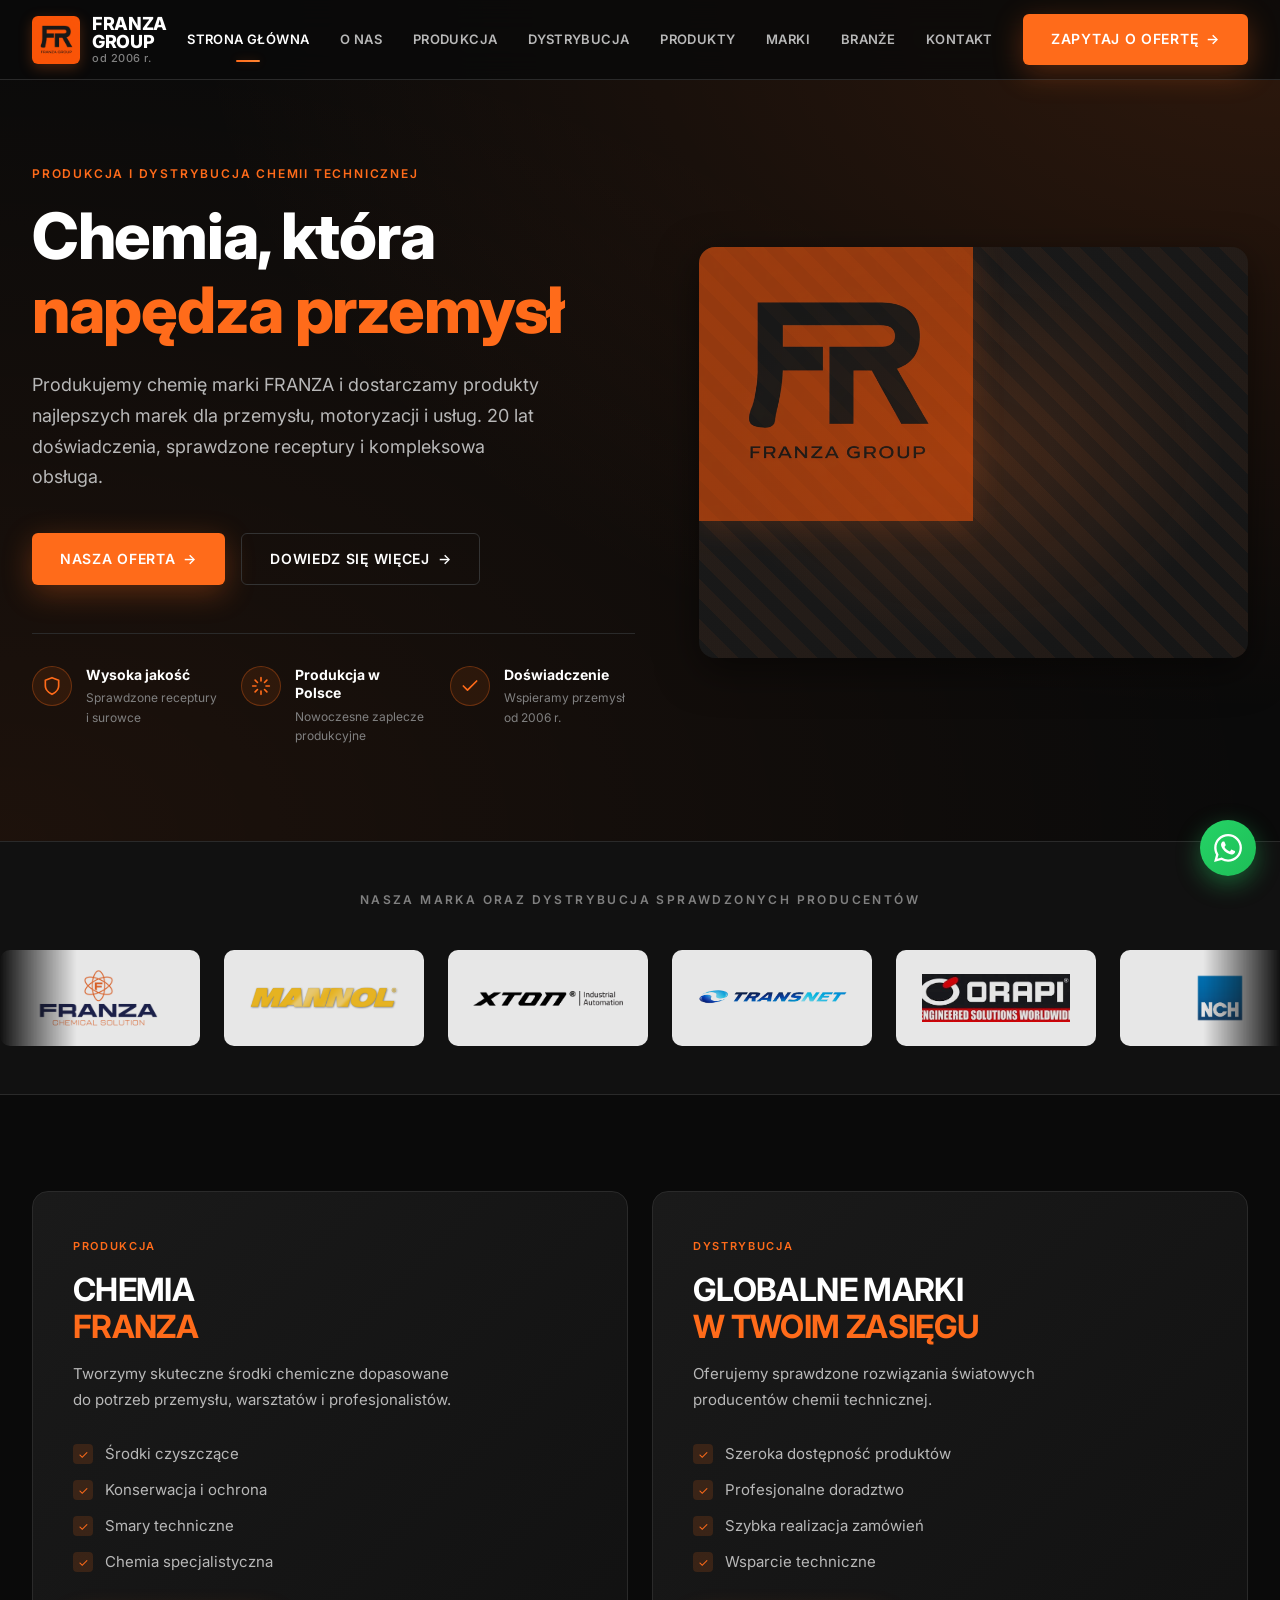
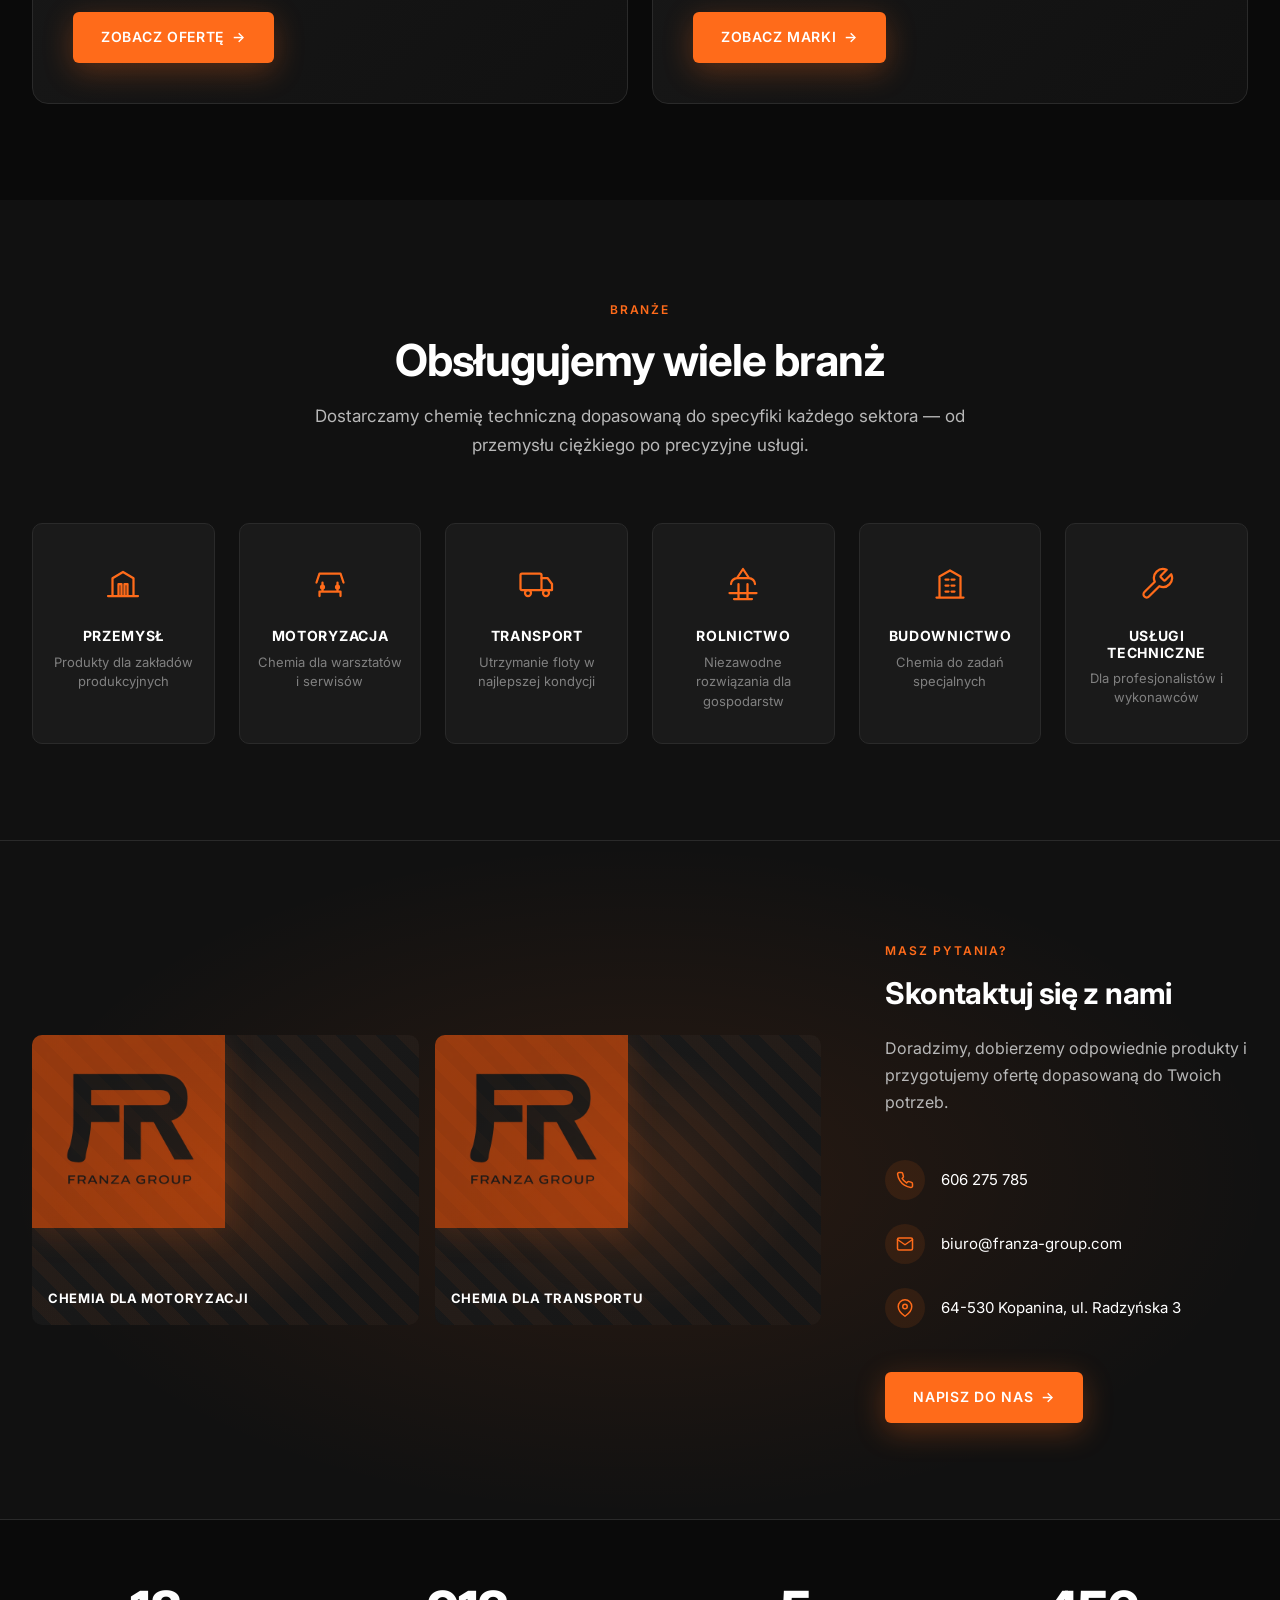
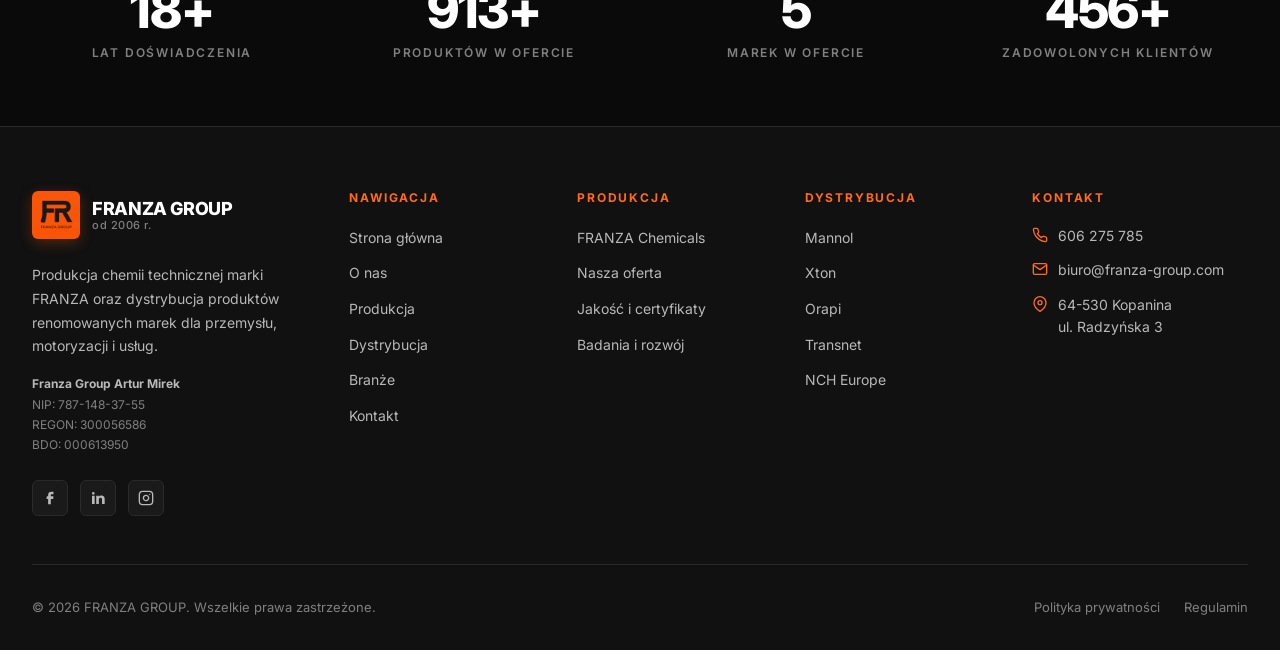
==== commit 096056fd: "jk" ====
--- a/index.html
+++ b/index.html
@@ -3,8 +3,8 @@
 <head>
   <meta charset="UTF-8">
   <meta name="viewport" content="width=device-width, initial-scale=1.0">
-  <meta name="description" content="FRANZA GROUP — producent chemii technicznej marki FRANZA oraz dystrybutor renomowanych marek (Mannol, Xton, Orapi, NCH Europe) dla przemysłu, motoryzacji i usług.">
-  <meta name="keywords" content="chemia techniczna, chemia przemysłowa, FRANZA, Mannol, Xton, NCH Europe, Orapi, smary, środki czyszczące">
+  <meta name="description" content="FRANZA GROUP — producent chemii technicznej marki FRANZA oraz dystrybutor renomowanych marek (Mannol, Xton, Orapi, Transnet, NCH Europe) dla przemysłu, motoryzacji i usług.">
+  <meta name="keywords" content="chemia techniczna, chemia przemysłowa, FRANZA, Mannol, Xton, NCH Europe, Orapi, Transnet, smary, środki czyszczące, myjnie">
   <meta name="theme-color" content="#0a0a0a">
   <title>FRANZA GROUP — Produkcja i dystrybucja chemii technicznej</title>
 
@@ -84,19 +84,31 @@
       </div>
     </section>
 
-    <!-- Marki strip -->
+    <!-- Marki strip — animowany pasek logotypów (marquee) -->
     <section class="brands-strip">
       <div class="container">
         <p class="brands-strip-label">Nasza marka oraz dystrybucja sprawdzonych producentów</p>
-        <div class="brands-grid brands-grid-5">
-          <a href="pages/marki.html#franza" class="brand-logo brand-logo-featured" aria-label="FRANZA Chemicals">
-            <span class="brand-fr-mark">FR</span>
-            <span class="brand-fr-text">FRANZA</span>
-          </a>
-          <a href="pages/marki.html#mannol" class="brand-logo" aria-label="Mannol"><span>MANNOL</span></a>
-          <a href="pages/marki.html#xton" class="brand-logo" aria-label="Xton"><span style="border:2px solid currentColor;padding:.35rem .9rem;border-radius:4px;">XTON</span></a>
-          <a href="pages/marki.html#orapi" class="brand-logo" aria-label="Orapi"><span>ORAPI</span></a>
-          <a href="pages/marki.html#nch" class="brand-logo" aria-label="NCH Europe"><span style="background:#0046a8;color:#fff;padding:.5rem 1rem;border-radius:4px;">NCH</span></a>
+      </div>
+      <div class="brands-marquee" aria-label="Marki w ofercie FRANZA GROUP">
+        <div class="brands-track">
+          <!-- Grupa 1 (widoczna dla czytników ekranu) -->
+          <div class="brands-group">
+            <a href="pages/marki.html#franza" class="brand-logo-tile brand-logo-tile-franza" aria-label="FRANZA"><img src="assets/logo/franza-atom.png" alt="FRANZA Chemical Solution" loading="lazy"></a>
+            <a href="pages/marki.html#mannol" class="brand-logo-tile" aria-label="Mannol"><img src="assets/brands/mannol-logo.png" alt="MANNOL" loading="lazy"></a>
+            <a href="pages/marki.html#xton" class="brand-logo-tile" aria-label="Xton"><img src="assets/brands/xton-logo.png" alt="XTON Industrial Automation" loading="lazy"></a>
+            <a href="pages/marki.html#transnet" class="brand-logo-tile" aria-label="Transnet"><img src="assets/brands/transnet-logo.png" alt="TRANSNET" loading="lazy"></a>
+            <a href="pages/marki.html#orapi" class="brand-logo-tile" aria-label="Orapi"><img src="assets/brands/orapi-logo.png" alt="ORAPI" loading="lazy"></a>
+            <a href="pages/marki.html#nch" class="brand-logo-tile" aria-label="NCH Europe"><img src="assets/brands/nch-logo.png" alt="NCH" loading="lazy"></a>
+          </div>
+          <!-- Grupa 2 (kopia dla płynnej pętli — ukryta dla czytników ekranu) -->
+          <div class="brands-group" aria-hidden="true">
+            <a href="pages/marki.html#franza" class="brand-logo-tile brand-logo-tile-franza" tabindex="-1"><img src="assets/logo/franza-atom.png" alt="" loading="lazy"></a>
+            <a href="pages/marki.html#mannol" class="brand-logo-tile" tabindex="-1"><img src="assets/brands/mannol-logo.png" alt="" loading="lazy"></a>
+            <a href="pages/marki.html#xton" class="brand-logo-tile" tabindex="-1"><img src="assets/brands/xton-logo.png" alt="" loading="lazy"></a>
+            <a href="pages/marki.html#transnet" class="brand-logo-tile" tabindex="-1"><img src="assets/brands/transnet-logo.png" alt="" loading="lazy"></a>
+            <a href="pages/marki.html#orapi" class="brand-logo-tile" tabindex="-1"><img src="assets/brands/orapi-logo.png" alt="" loading="lazy"></a>
+            <a href="pages/marki.html#nch" class="brand-logo-tile" tabindex="-1"><img src="assets/brands/nch-logo.png" alt="" loading="lazy"></a>
+          </div>
         </div>
       </div>
     </section>
@@ -270,7 +282,7 @@
             <div class="stat-label">Produktów w ofercie</div>
           </div>
           <div>
-            <div class="stat-number">5</div>
+            <div class="stat-number">6</div>
             <div class="stat-label">Marek w ofercie</div>
           </div>
           <div>
--- a/css/styles.css
+++ b/css/styles.css
@@ -422,7 +422,9 @@
   position: fixed;
   inset: 0;
   background-color: var(--bg-primary);
-  z-index: 1000;
+  /* Pod nagłówkiem (1000), żeby logo i przycisk zamykania zostały widoczne,
+     ale nad pływającymi przyciskami WhatsApp/powrotu (998) */
+  z-index: 999;
   padding: calc(var(--header-height) + 2rem) 1.5rem 2rem;
   transform: translateX(100%);
   transition: transform 0.35s cubic-bezier(0.22, 0.61, 0.36, 1);
@@ -712,6 +714,128 @@
   color: var(--accent) !important;
   font-size: 1.125rem !important;
   letter-spacing: 0.02em !important;
+}
+
+/* === Animowany pasek logotypów (marquee) === */
+.brands-marquee {
+  position: relative;
+  overflow: hidden;
+  /* Miękkie wygaszenie na obu krawędziach paska */
+  -webkit-mask-image: linear-gradient(90deg, transparent, #000 6%, #000 94%, transparent);
+  mask-image: linear-gradient(90deg, transparent, #000 6%, #000 94%, transparent);
+}
+
+.brands-track {
+  display: flex;
+  width: max-content;
+  animation: brands-scroll 45s linear infinite;
+}
+
+/* Pauza po najechaniu — łatwiej kliknąć w logo */
+.brands-marquee:hover .brands-track {
+  animation-play-state: paused;
+}
+
+.brands-group {
+  display: flex;
+  align-items: center;
+  gap: 1.5rem;
+  padding-right: 1.5rem; /* zachowuje rytm odstępów na łączeniu pętli */
+}
+
+/* Przesunięcie o dokładnie jedną grupę = bezszwowa pętla */
+@keyframes brands-scroll {
+  from { transform: translateX(0); }
+  to   { transform: translateX(-50%); }
+}
+
+/* Logotypy producentów jako obrazki — biały kafelek, żeby ciemne loga były czytelne */
+.brand-logo-tile {
+  flex: 0 0 auto;
+  display: flex;
+  align-items: center;
+  justify-content: center;
+  width: 200px;
+  height: 96px;
+  padding: 0.75rem 1.5rem;
+  background: #fff;
+  border-radius: var(--radius-md);
+  border: 1px solid rgba(255, 255, 255, 0.08);
+  opacity: 0.9;
+  transition: opacity var(--transition), transform var(--transition), box-shadow var(--transition);
+}
+
+.brand-logo-tile:hover {
+  opacity: 1;
+  transform: translateY(-3px);
+  box-shadow: var(--shadow-md);
+}
+
+.brand-logo-tile img {
+  max-height: 48px;
+  max-width: 100%;
+  width: auto;
+  object-fit: contain;
+}
+
+.brand-logo-tile-franza img {
+  max-height: 60px; /* logo z sygnetem-atomem jest wyższe niż wordmarki partnerów */
+}
+
+@media (max-width: 640px) {
+  .brand-logo-tile {
+    width: 158px;
+    height: 78px;
+    padding: 0.625rem 1.125rem;
+  }
+  .brand-logo-tile img { max-height: 38px; }
+  .brand-logo-tile-franza img { max-height: 48px; }
+  .brands-group { gap: 1rem; padding-right: 1rem; }
+}
+
+/* Szacunek dla ustawień dostępności — bez animacji, statyczna siatka */
+@media (prefers-reduced-motion: reduce) {
+  .brands-track {
+    animation: none;
+    width: 100%;
+    flex-wrap: wrap;
+    justify-content: center;
+  }
+  .brands-marquee {
+    -webkit-mask-image: none;
+    mask-image: none;
+  }
+  .brands-group[aria-hidden="true"] { display: none; }
+  .brands-group { flex-wrap: wrap; justify-content: center; padding-right: 0; gap: 1.5rem; }
+}
+
+/* Wersja kafelka do kart marek (dystrybucja) i sekcji szczegółów (marki) */
+.brand-logo-plate {
+  display: inline-flex;
+  align-items: center;
+  justify-content: center;
+  background: #fff;
+  border-radius: var(--radius-sm);
+  padding: 0.75rem 1.25rem;
+}
+
+.brand-logo-plate img {
+  max-height: 40px;
+  max-width: 220px;
+  width: auto;
+  object-fit: contain;
+  display: block;
+}
+
+.brand-detail-logo .brand-logo-plate img {
+  max-height: 52px;
+  max-width: 280px;
+}
+
+@media (max-width: 480px) {
+  .brand-detail-logo .brand-logo-plate img {
+    max-width: 210px;
+  }
 }
 
 /* === Two-column showcase === */
@@ -2078,7 +2202,7 @@
   visibility: hidden;
   transform: translateY(20px);
   transition: all var(--transition);
-  z-index: 999;
+  z-index: 998; /* pod otwartym menu mobilnym (999) */
   cursor: pointer;
   border: none;
 }
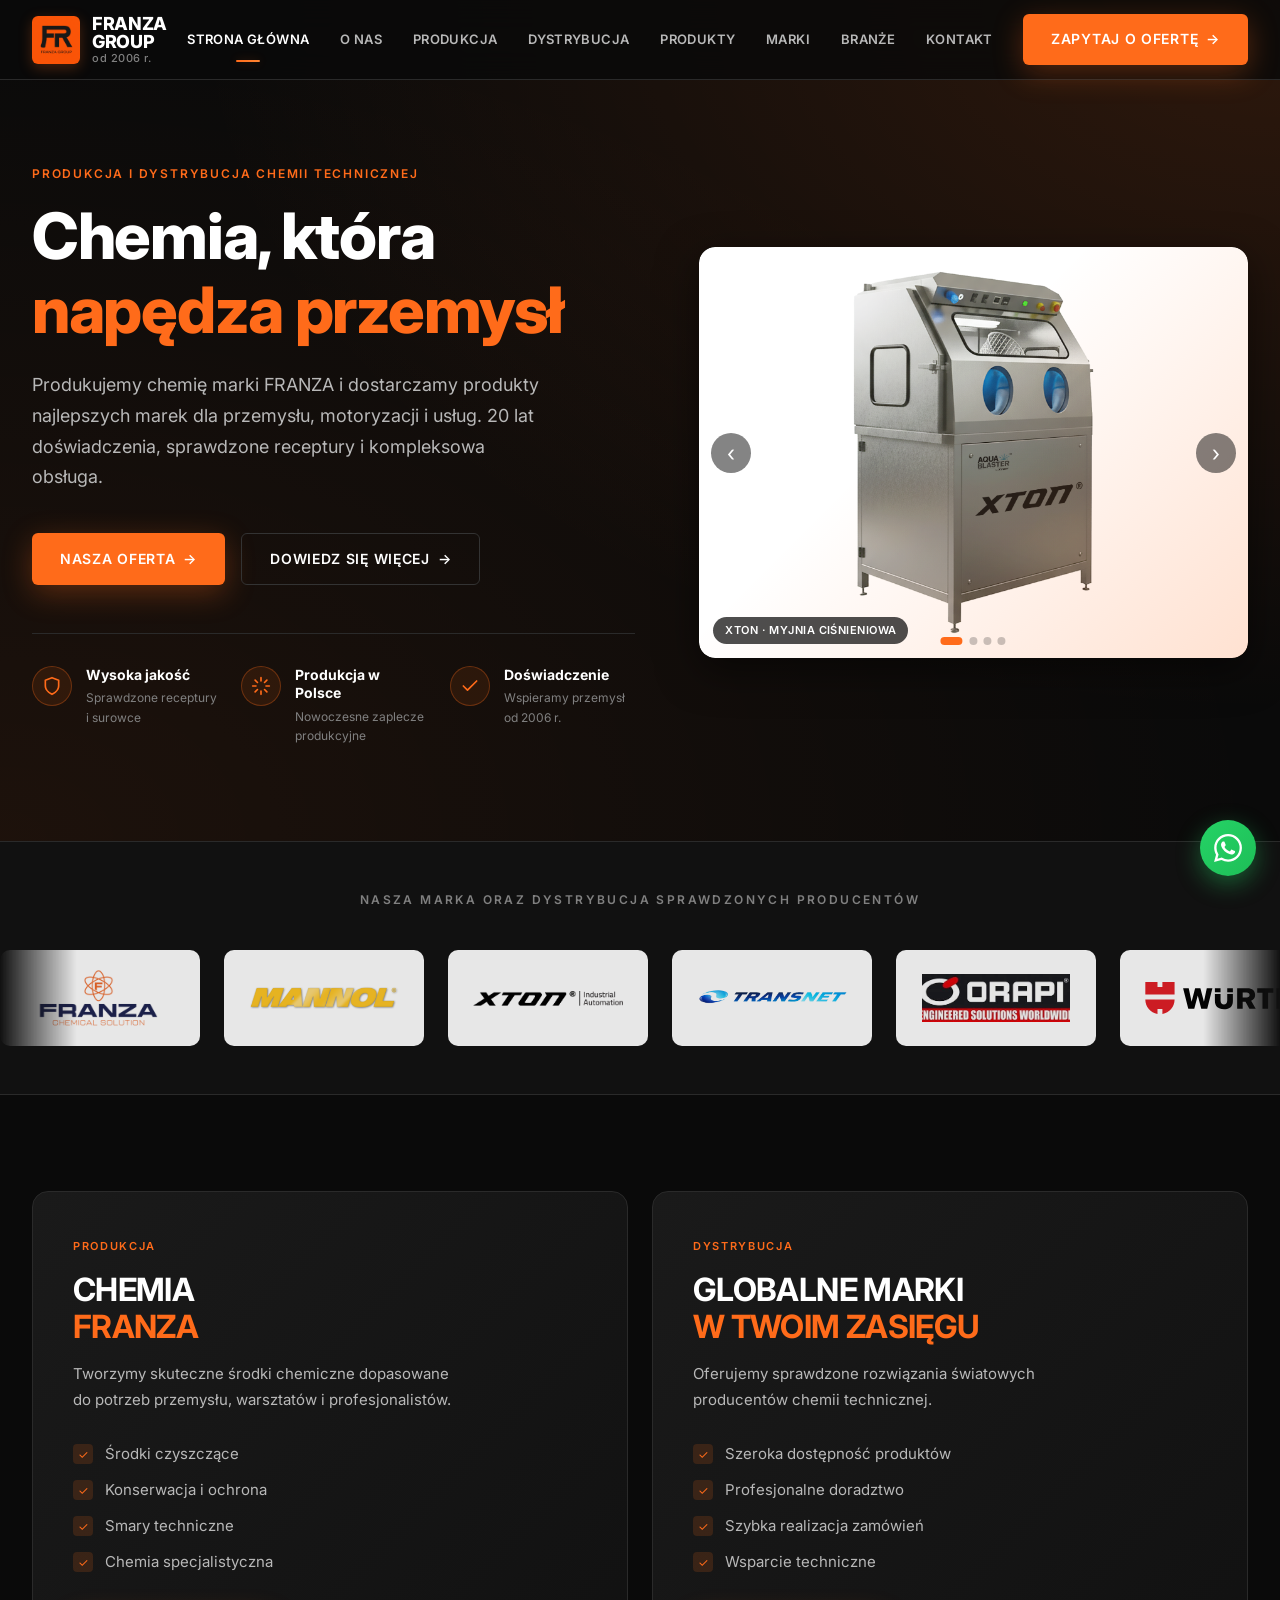
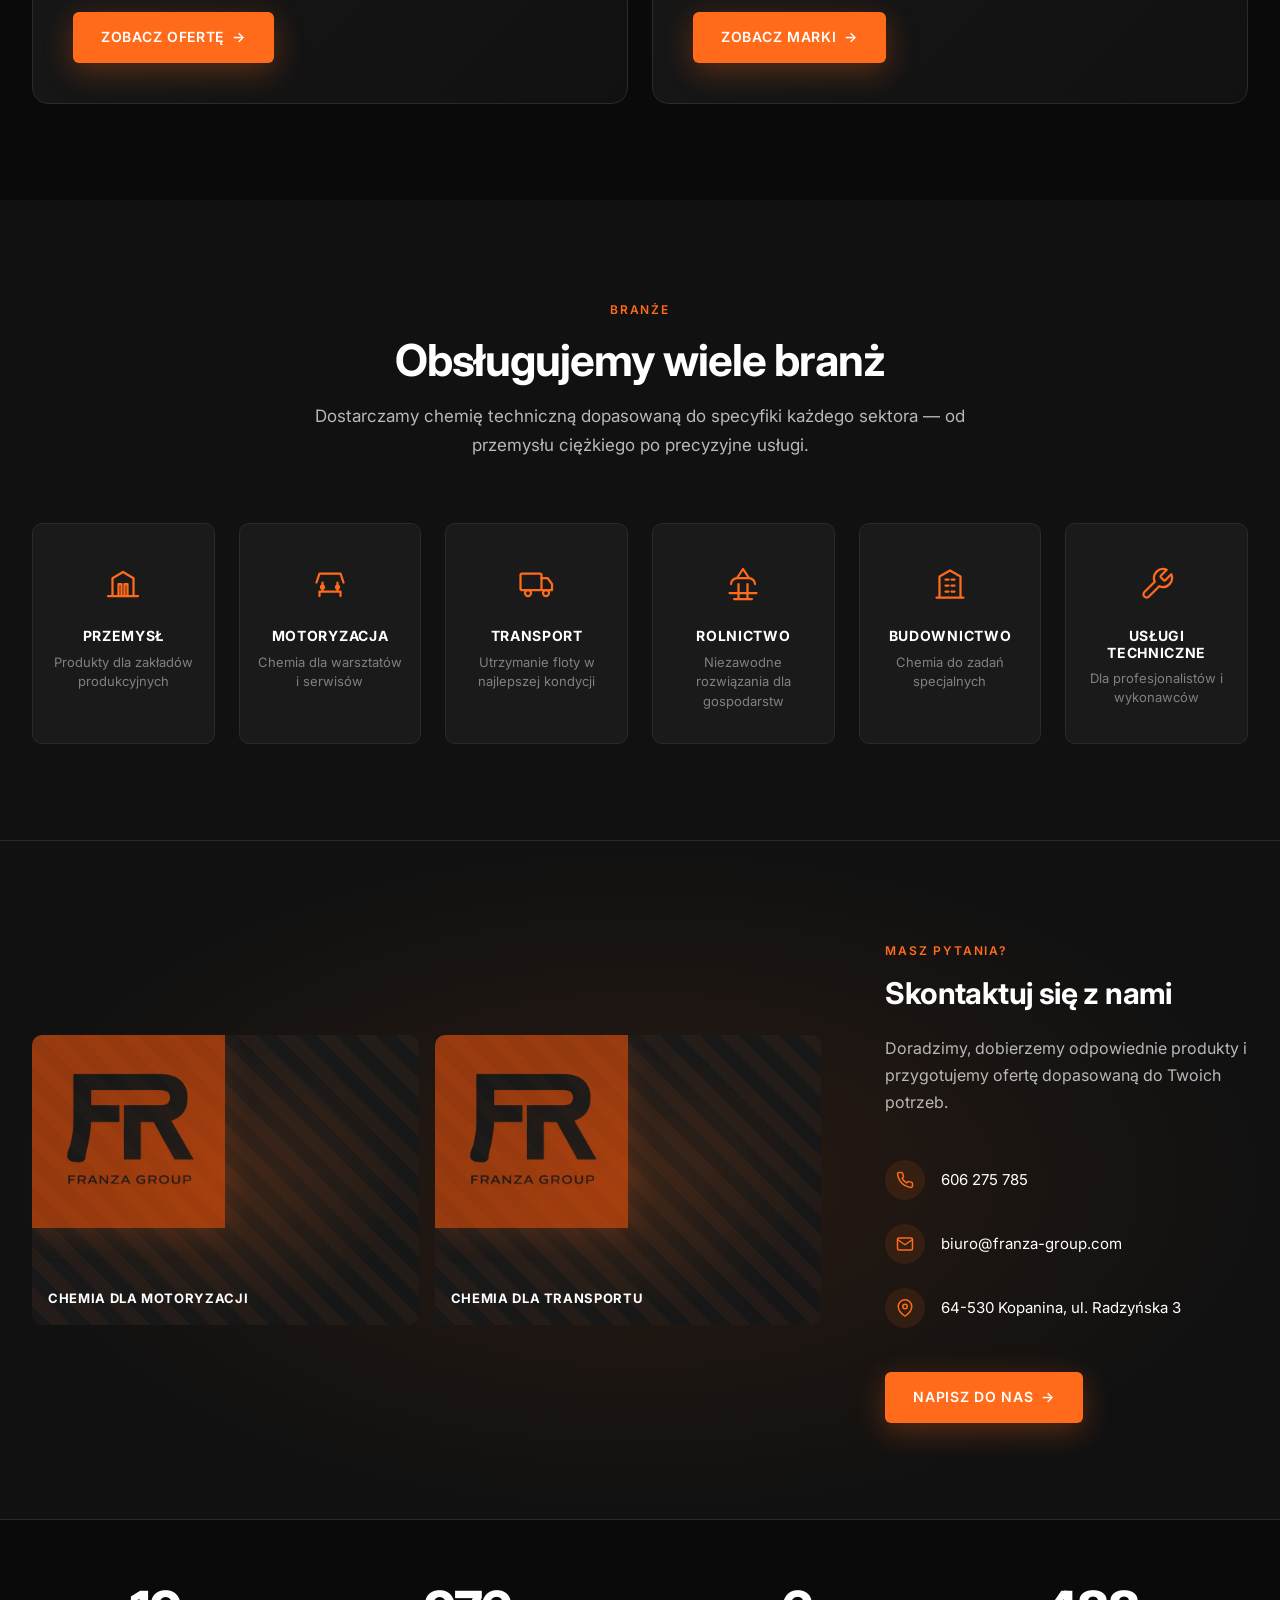
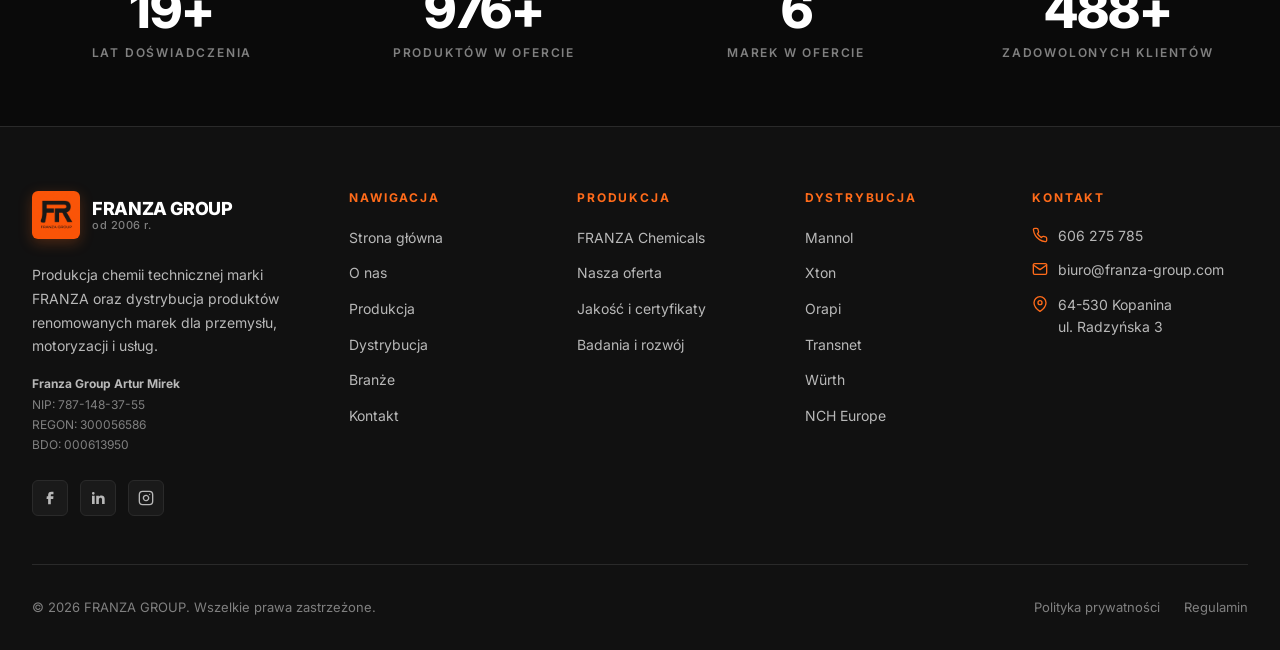
==== commit d760a812: "j" ====
--- a/index.html
+++ b/index.html
@@ -78,7 +78,29 @@
           </div>
 
           <div class="hero-visual">
-            <img src="https://images.unsplash.com/photo-1532187863486-abf9dbad1b69?w=1200&q=80&auto=format&fit=crop" alt="Chemia techniczna FRANZA" loading="eager">
+            <div class="fr-slider" data-slider data-interval="4000">
+              <div class="fr-slider-track">
+                <div class="fr-slide">
+                  <img src="assets/brands/xton-aquablaster.png" alt="XTON AquaBlaster — myjnia ciśnieniowa" loading="eager">
+                  <span class="fr-slide-label">XTON · Myjnia ciśnieniowa</span>
+                </div>
+                <div class="fr-slide">
+                  <img src="assets/products/fr-super-sun-plus.jpg" alt="FRANZA SUPER SUN PLUS — szampon do mycia pojazdów" loading="lazy">
+                  <span class="fr-slide-label">FRANZA · Super Sun Plus</span>
+                </div>
+                <div class="fr-slide">
+                  <img src="assets/products/fr-renovatio-special.jpg" alt="FRANZA RENOVATIO SPECIAL — renowator powierzchni" loading="lazy">
+                  <span class="fr-slide-label">FRANZA · Renovatio Special</span>
+                </div>
+                <div class="fr-slide">
+                  <img src="assets/brands/mannol-ts24.png" alt="MANNOL TS-24 UHPD — olej silnikowy" loading="lazy">
+                  <span class="fr-slide-label">MANNOL · Oleje silnikowe</span>
+                </div>
+              </div>
+              <button class="fr-slider-btn prev" type="button" aria-label="Poprzedni slajd">‹</button>
+              <button class="fr-slider-btn next" type="button" aria-label="Następny slajd">›</button>
+              <div class="fr-slider-dots"></div>
+            </div>
           </div>
         </div>
       </div>
@@ -98,6 +120,7 @@
             <a href="pages/marki.html#xton" class="brand-logo-tile" aria-label="Xton"><img src="assets/brands/xton-logo.png" alt="XTON Industrial Automation" loading="lazy"></a>
             <a href="pages/marki.html#transnet" class="brand-logo-tile" aria-label="Transnet"><img src="assets/brands/transnet-logo.png" alt="TRANSNET" loading="lazy"></a>
             <a href="pages/marki.html#orapi" class="brand-logo-tile" aria-label="Orapi"><img src="assets/brands/orapi-logo.png" alt="ORAPI" loading="lazy"></a>
+            <a href="pages/marki.html#wurth" class="brand-logo-tile" aria-label="Würth"><img src="assets/brands/wurth-logo.svg" alt="Würth" loading="lazy"></a>
             <a href="pages/marki.html#nch" class="brand-logo-tile" aria-label="NCH Europe"><img src="assets/brands/nch-logo.png" alt="NCH" loading="lazy"></a>
           </div>
           <!-- Grupa 2 (kopia dla płynnej pętli — ukryta dla czytników ekranu) -->
@@ -107,6 +130,7 @@
             <a href="pages/marki.html#xton" class="brand-logo-tile" tabindex="-1"><img src="assets/brands/xton-logo.png" alt="" loading="lazy"></a>
             <a href="pages/marki.html#transnet" class="brand-logo-tile" tabindex="-1"><img src="assets/brands/transnet-logo.png" alt="" loading="lazy"></a>
             <a href="pages/marki.html#orapi" class="brand-logo-tile" tabindex="-1"><img src="assets/brands/orapi-logo.png" alt="" loading="lazy"></a>
+            <a href="pages/marki.html#wurth" class="brand-logo-tile" tabindex="-1"><img src="assets/brands/wurth-logo.svg" alt="" loading="lazy"></a>
             <a href="pages/marki.html#nch" class="brand-logo-tile" tabindex="-1"><img src="assets/brands/nch-logo.png" alt="" loading="lazy"></a>
           </div>
         </div>
@@ -282,7 +306,7 @@
             <div class="stat-label">Produktów w ofercie</div>
           </div>
           <div>
-            <div class="stat-number">6</div>
+            <div class="stat-number">7</div>
             <div class="stat-label">Marek w ofercie</div>
           </div>
           <div>
--- a/css/styles.css
+++ b/css/styles.css
@@ -582,6 +582,104 @@
   inset: 0;
   background: linear-gradient(135deg, transparent 40%, rgba(255, 107, 26, 0.2));
   pointer-events: none;
+  z-index: 1;
+}
+
+/* === Slider (hero + sekcje marek) === */
+.fr-slider {
+  position: relative;
+  width: 100%;
+  height: 100%;
+  overflow: hidden;
+  border-radius: inherit;
+  background: #fff;
+}
+.fr-slider-track {
+  display: flex;
+  height: 100%;
+  transition: transform 0.6s cubic-bezier(0.4, 0, 0.2, 1);
+}
+.fr-slide {
+  position: relative;
+  flex: 0 0 100%;
+  height: 100%;
+  display: flex;
+  align-items: center;
+  justify-content: center;
+  padding: 1.5rem;
+}
+.fr-slide img {
+  max-width: 100%;
+  max-height: 100%;
+  width: auto;
+  height: auto;
+  object-fit: contain;
+}
+.fr-slide-label {
+  position: absolute;
+  left: 0.9rem;
+  bottom: 0.9rem;
+  background: rgba(10, 10, 10, 0.72);
+  color: #fff;
+  font-size: 0.6875rem;
+  font-weight: 600;
+  letter-spacing: 0.04em;
+  text-transform: uppercase;
+  padding: 0.3rem 0.75rem;
+  border-radius: 100px;
+  z-index: 3;
+}
+.fr-slider-btn {
+  position: absolute;
+  top: 50%;
+  transform: translateY(-50%);
+  width: 40px;
+  height: 40px;
+  border-radius: 50%;
+  background: rgba(10, 10, 10, 0.5);
+  color: #fff;
+  border: none;
+  display: flex;
+  align-items: center;
+  justify-content: center;
+  cursor: pointer;
+  z-index: 4;
+  font-size: 1.375rem;
+  line-height: 1;
+  transition: background var(--transition), opacity var(--transition);
+}
+.fr-slider-btn:hover {
+  background: var(--accent);
+}
+.fr-slider-btn.prev {
+  left: 0.75rem;
+}
+.fr-slider-btn.next {
+  right: 0.75rem;
+}
+.fr-slider-dots {
+  position: absolute;
+  bottom: 0.85rem;
+  left: 50%;
+  transform: translateX(-50%);
+  display: flex;
+  gap: 0.4rem;
+  z-index: 4;
+}
+.fr-slider-dot {
+  width: 8px;
+  height: 8px;
+  border-radius: 50%;
+  background: rgba(10, 10, 10, 0.22);
+  border: none;
+  padding: 0;
+  cursor: pointer;
+  transition: all var(--transition);
+}
+.fr-slider-dot.active {
+  background: var(--accent);
+  width: 22px;
+  border-radius: 4px;
 }
 
 /* === Sections === */
@@ -1323,18 +1421,24 @@
 .card-image {
   aspect-ratio: 16/10;
   overflow: hidden;
-  background-color: var(--bg-tertiary);
+  /* Białe tło — produkty na białym tle są w pełni widoczne i „oddalone” */
+  background-color: #fff;
+  display: flex;
+  align-items: center;
+  justify-content: center;
 }
 
 .card-image img {
   width: 100%;
   height: 100%;
-  object-fit: cover;
+  /* contain zamiast cover — cały produkt widoczny, nic nie jest przycięte */
+  object-fit: contain;
+  padding: 0.85rem;
   transition: transform var(--transition-slow);
 }
 
 .card:hover .card-image img {
-  transform: scale(1.05);
+  transform: scale(1.04);
 }
 
 .card-body {
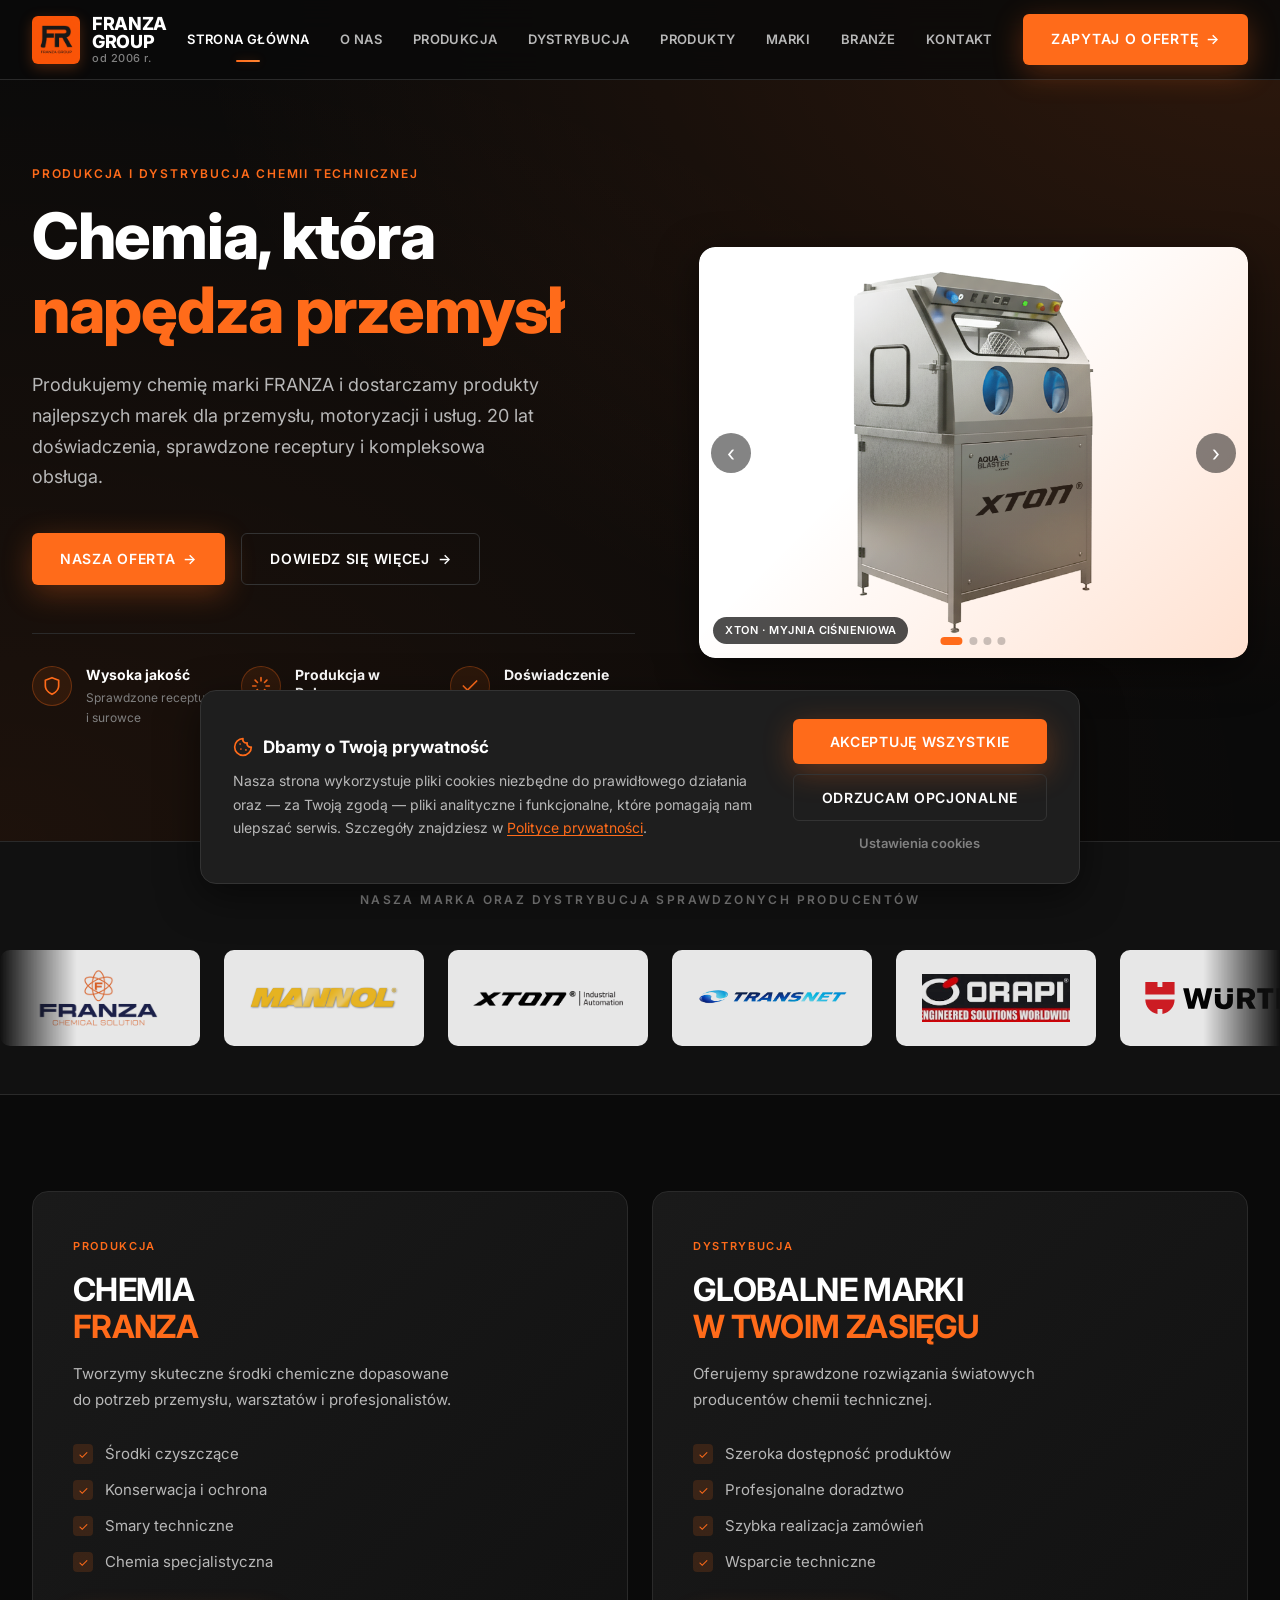
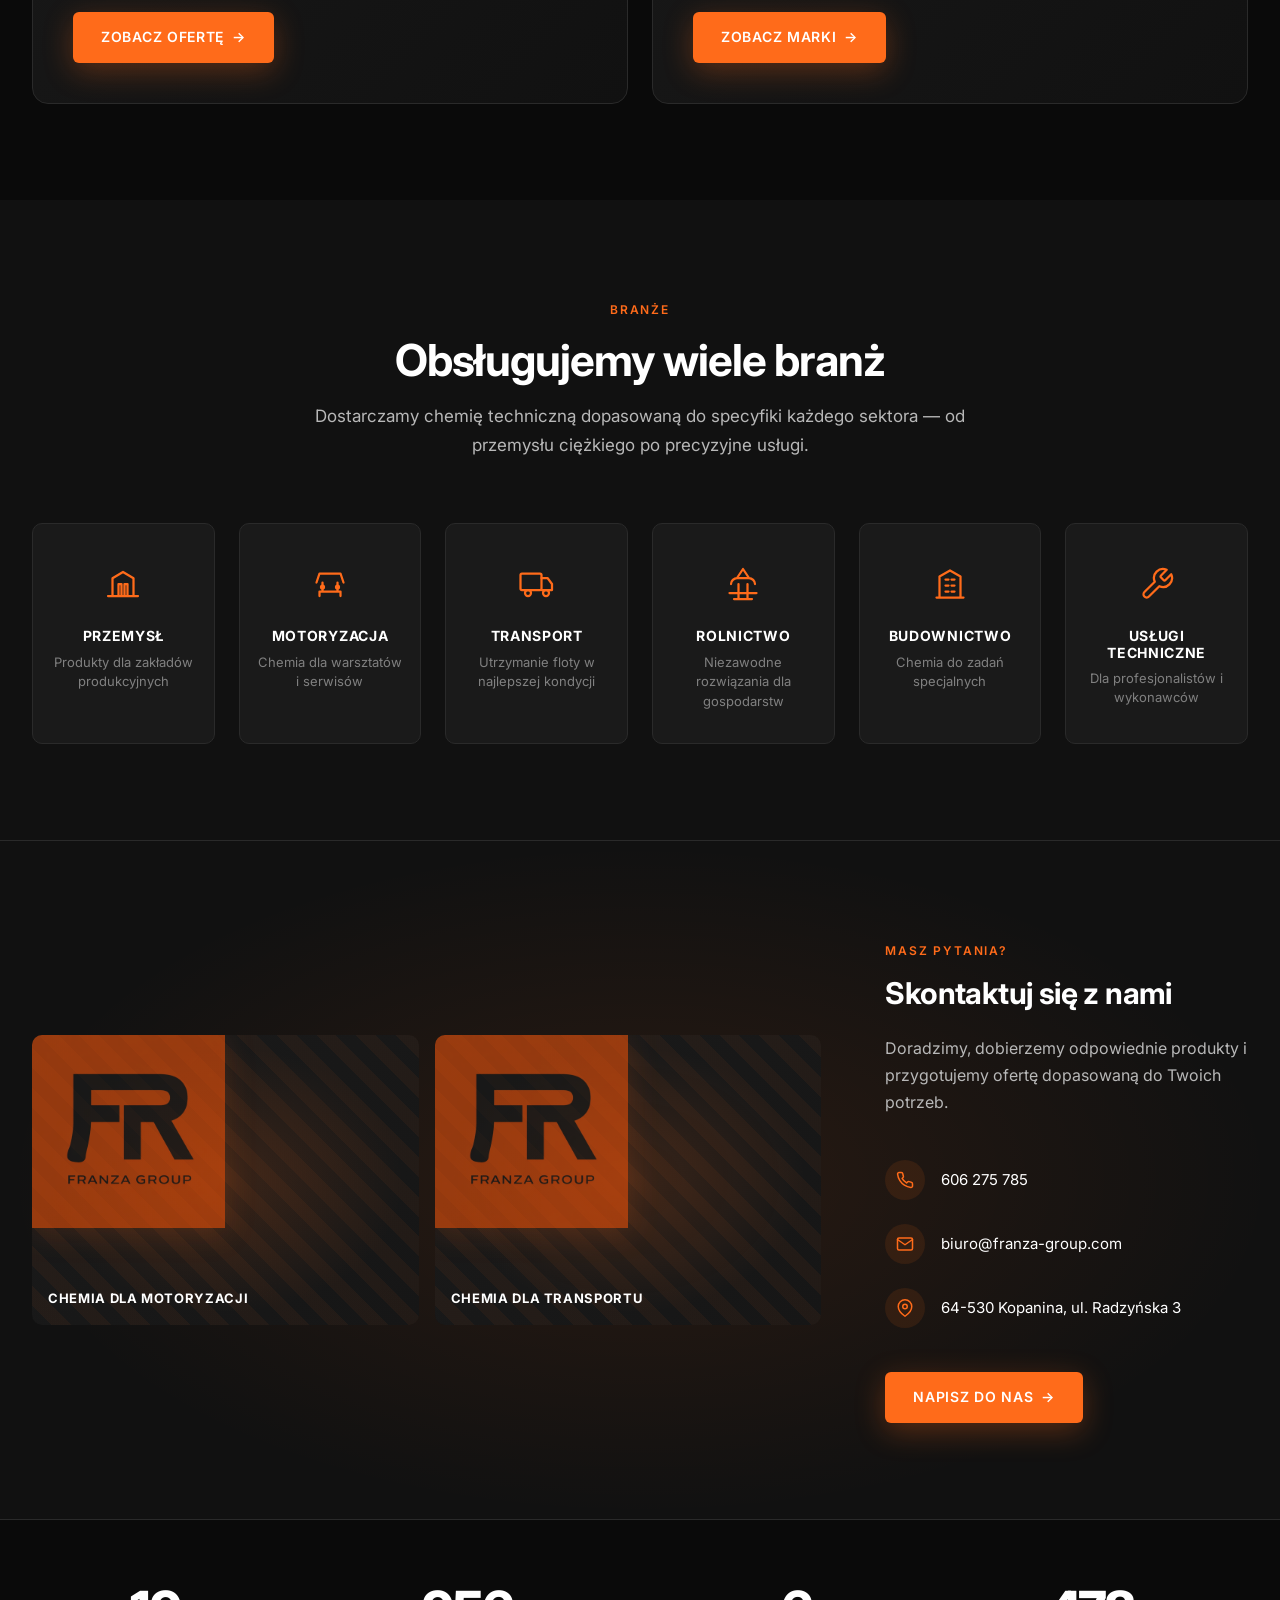
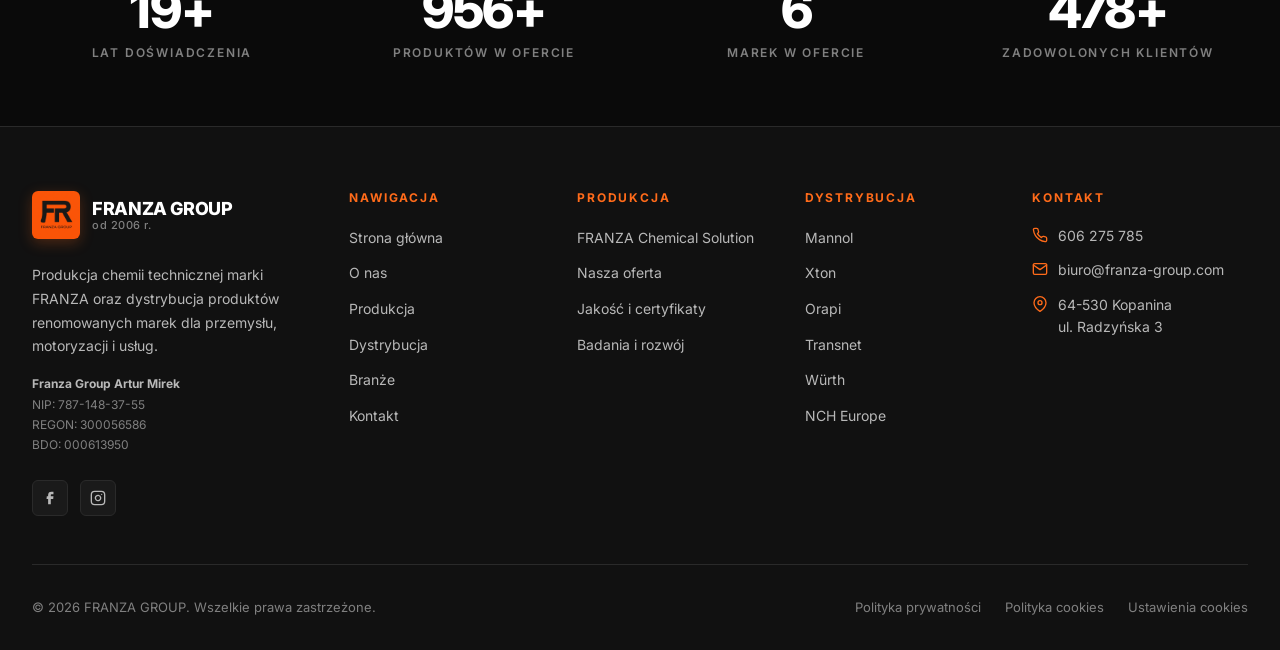
==== commit 1424d909: "j" ====
--- a/index.html
+++ b/index.html
@@ -3,8 +3,8 @@
 <head>
   <meta charset="UTF-8">
   <meta name="viewport" content="width=device-width, initial-scale=1.0">
-  <meta name="description" content="FRANZA GROUP — producent chemii technicznej marki FRANZA oraz dystrybutor renomowanych marek (Mannol, Xton, Orapi, Transnet, NCH Europe) dla przemysłu, motoryzacji i usług.">
-  <meta name="keywords" content="chemia techniczna, chemia przemysłowa, FRANZA, Mannol, Xton, NCH Europe, Orapi, Transnet, smary, środki czyszczące, myjnie">
+  <meta name="description" content="FRANZA GROUP — producent chemii technicznej marki FRANZA oraz dystrybutor renomowanych marek (Mannol, Xton, Orapi, Transnet, Würth, NCH Europe) dla przemysłu, motoryzacji i usług.">
+  <meta name="keywords" content="chemia techniczna, chemia przemysłowa, FRANZA, Mannol, Xton, NCH Europe, Orapi, Transnet, Würth, smary, środki czyszczące, myjnie">
   <meta name="theme-color" content="#0a0a0a">
   <title>FRANZA GROUP — Produkcja i dystrybucja chemii technicznej</title>
 
@@ -192,7 +192,7 @@
         </div>
 
         <div class="industries-grid">
-          <a href="pages/branze.html" class="industry-card fade-in">
+          <a href="pages/branze.html#przemysl" class="industry-card fade-in">
             <div class="industry-icon">
               <svg width="36" height="36" viewBox="0 0 24 24" fill="none" stroke="currentColor" stroke-width="1.5" stroke-linecap="round" stroke-linejoin="round"><path d="M2 20h20M5 20V8.2L12 4l7 4.2V20M9 12h2v8H9zM13 12h2v8h-2z"/></svg>
             </div>
@@ -200,7 +200,7 @@
             <p>Produkty dla zakładów produkcyjnych</p>
           </a>
 
-          <a href="pages/branze.html" class="industry-card fade-in">
+          <a href="pages/branze.html#motoryzacja" class="industry-card fade-in">
             <div class="industry-icon">
               <svg width="36" height="36" viewBox="0 0 24 24" fill="none" stroke="currentColor" stroke-width="1.5" stroke-linecap="round" stroke-linejoin="round"><path d="M5 17h14M3 11l2-6h14l2 6M7 11v6M17 11v6M5 17v3M19 17v3"/><circle cx="7" cy="14" r="1" fill="currentColor"/><circle cx="17" cy="14" r="1" fill="currentColor"/></svg>
             </div>
@@ -208,7 +208,7 @@
             <p>Chemia dla warsztatów i serwisów</p>
           </a>
 
-          <a href="pages/branze.html" class="industry-card fade-in">
+          <a href="pages/branze.html#transport" class="industry-card fade-in">
             <div class="industry-icon">
               <svg width="36" height="36" viewBox="0 0 24 24" fill="none" stroke="currentColor" stroke-width="1.5" stroke-linecap="round" stroke-linejoin="round"><rect x="1" y="5" width="14" height="11" rx="1"/><path d="M15 8h4l3 4v4h-7"/><circle cx="6" cy="18" r="2"/><circle cx="18" cy="18" r="2"/></svg>
             </div>
@@ -216,7 +216,7 @@
             <p>Utrzymanie floty w najlepszej kondycji</p>
           </a>
 
-          <a href="pages/branze.html" class="industry-card fade-in">
+          <a href="pages/branze.html#rolnictwo" class="industry-card fade-in">
             <div class="industry-icon">
               <svg width="36" height="36" viewBox="0 0 24 24" fill="none" stroke="currentColor" stroke-width="1.5" stroke-linecap="round" stroke-linejoin="round"><path d="M12 2L8 8h8l-4-6zM4 12c0-2 2-4 4-4M20 12c0-2-2-4-4-4M6 22h12M9 22V12M15 22V12M3 18h18"/></svg>
             </div>
@@ -224,7 +224,7 @@
             <p>Niezawodne rozwiązania dla gospodarstw</p>
           </a>
 
-          <a href="pages/branze.html" class="industry-card fade-in">
+          <a href="pages/branze.html#budownictwo" class="industry-card fade-in">
             <div class="industry-icon">
               <svg width="36" height="36" viewBox="0 0 24 24" fill="none" stroke="currentColor" stroke-width="1.5" stroke-linecap="round" stroke-linejoin="round"><path d="M3 21h18M5 21V7l7-4 7 4v14M9 9h2M13 9h2M9 13h2M13 13h2M9 17h2M13 17h2"/></svg>
             </div>
@@ -232,7 +232,7 @@
             <p>Chemia do zadań specjalnych</p>
           </a>
 
-          <a href="pages/branze.html" class="industry-card fade-in">
+          <a href="pages/branze.html#uslugi-techniczne" class="industry-card fade-in">
             <div class="industry-icon">
               <svg width="36" height="36" viewBox="0 0 24 24" fill="none" stroke="currentColor" stroke-width="1.5" stroke-linecap="round" stroke-linejoin="round"><path d="M14.7 6.3a1 1 0 0 0 0 1.4l1.6 1.6a1 1 0 0 0 1.4 0l3.77-3.77a6 6 0 0 1-7.94 7.94l-6.91 6.91a2.12 2.12 0 0 1-3-3l6.91-6.91a6 6 0 0 1 7.94-7.94l-3.76 3.76z"/></svg>
             </div>
@@ -321,5 +321,6 @@
   <div id="footer-slot"></div>
 
   <script src="js/main.js"></script>
+  <script src="js/cookies.js"></script>
 </body>
 </html>
--- a/css/styles.css
+++ b/css/styles.css
@@ -1309,7 +1309,9 @@
 
 .footer-bottom-links {
   display: flex;
-  gap: 1.5rem;
+  flex-wrap: wrap;
+  justify-content: center;
+  gap: 0.75rem 1.5rem;
 }
 
 .footer-bottom-links a:hover {
@@ -2836,3 +2838,808 @@
 .mb-3 { margin-bottom: 1.5rem; }
 .mb-4 { margin-bottom: 2rem; }
 .mt-4 { margin-top: 2rem; }
+
+
+/* ============================================
+   === Strony prawne (polityka prywatności / cookies) ===
+   ============================================ */
+
+.legal-layout {
+  display: grid;
+  grid-template-columns: 1fr;
+  gap: 3rem;
+  align-items: start;
+}
+
+@media (min-width: 1024px) {
+  .legal-layout {
+    grid-template-columns: 260px 1fr;
+    gap: 4rem;
+  }
+}
+
+/* --- Spis treści --- */
+.legal-toc {
+  background-color: var(--bg-card);
+  border: 1px solid var(--border);
+  border-radius: var(--radius-lg);
+  padding: 1.5rem;
+}
+
+@media (min-width: 1024px) {
+  .legal-toc {
+    position: sticky;
+    top: calc(var(--header-height) + 1.5rem);
+    max-height: calc(100vh - var(--header-height) - 3rem);
+    overflow-y: auto;
+  }
+}
+
+.legal-toc h4 {
+  font-size: 0.75rem;
+  font-weight: 700;
+  letter-spacing: 0.15em;
+  text-transform: uppercase;
+  color: var(--accent);
+  margin-bottom: 1rem;
+}
+
+.legal-toc ol {
+  counter-reset: toc;
+  display: flex;
+  flex-direction: column;
+  gap: 0.125rem;
+}
+
+.legal-toc a {
+  display: block;
+  padding: 0.5rem 0.75rem;
+  font-size: 0.875rem;
+  color: var(--text-secondary);
+  border-radius: var(--radius-sm);
+  border-left: 2px solid transparent;
+  transition: all var(--transition-fast);
+}
+
+.legal-toc a:hover {
+  color: var(--text-primary);
+  background-color: var(--bg-card-hover);
+}
+
+.legal-toc a.active {
+  color: var(--accent);
+  background-color: rgba(255, 107, 26, 0.08);
+  border-left-color: var(--accent);
+}
+
+.legal-toc .legal-toc-divider {
+  height: 1px;
+  background-color: var(--border);
+  margin: 0.75rem 0;
+}
+
+/* --- Treść --- */
+.legal-content {
+  max-width: 760px;
+}
+
+.legal-meta {
+  display: flex;
+  flex-wrap: wrap;
+  gap: 0.75rem;
+  align-items: center;
+  padding-bottom: 2rem;
+  margin-bottom: 2rem;
+  border-bottom: 1px solid var(--border);
+}
+
+.legal-badge {
+  display: inline-flex;
+  align-items: center;
+  gap: 0.5rem;
+  padding: 0.375rem 0.75rem;
+  font-size: 0.75rem;
+  font-weight: 600;
+  letter-spacing: 0.05em;
+  color: var(--text-secondary);
+  background-color: var(--bg-card);
+  border: 1px solid var(--border);
+  border-radius: 100px;
+}
+
+.legal-badge svg {
+  color: var(--accent);
+  flex-shrink: 0;
+}
+
+.legal-section {
+  scroll-margin-top: calc(var(--header-height) + 1.5rem);
+  padding-bottom: 3rem;
+}
+
+.legal-section:last-child {
+  padding-bottom: 0;
+}
+
+.legal-section > h2 {
+  display: flex;
+  align-items: baseline;
+  gap: 0.875rem;
+  font-size: clamp(1.375rem, 2.5vw, 1.75rem);
+  margin-bottom: 1.25rem;
+}
+
+.legal-section-num {
+  flex-shrink: 0;
+  font-size: 0.875rem;
+  font-weight: 800;
+  color: var(--accent);
+  font-variant-numeric: tabular-nums;
+}
+
+.legal-section h3 {
+  font-size: 1.0625rem;
+  margin: 2rem 0 0.875rem;
+}
+
+.legal-section p {
+  color: var(--text-secondary);
+  margin-bottom: 1rem;
+}
+
+.legal-section p:last-child {
+  margin-bottom: 0;
+}
+
+/* --- Listy z markerem --- */
+.legal-list {
+  display: flex;
+  flex-direction: column;
+  gap: 0.625rem;
+  margin-bottom: 1.25rem;
+}
+
+.legal-list li {
+  position: relative;
+  padding-left: 1.5rem;
+  color: var(--text-secondary);
+  line-height: 1.7;
+}
+
+.legal-list li::before {
+  content: '';
+  position: absolute;
+  left: 0;
+  top: 0.6875rem;
+  width: 6px;
+  height: 6px;
+  border-radius: 50%;
+  background-color: var(--accent);
+}
+
+.legal-list li strong {
+  color: var(--text-primary);
+  font-weight: 600;
+}
+
+/* Lista w dwóch kolumnach (np. zakres danych, prawa użytkownika) */
+.legal-list-cols {
+  display: grid;
+  gap: 0.625rem;
+}
+
+@media (min-width: 640px) {
+  .legal-list-cols {
+    grid-template-columns: 1fr 1fr;
+    column-gap: 2rem;
+  }
+}
+
+/* --- Karta administratora --- */
+.legal-card {
+  background:
+    linear-gradient(135deg, rgba(255, 107, 26, 0.07), rgba(255, 107, 26, 0.01)),
+    var(--bg-card);
+  border: 1px solid rgba(255, 107, 26, 0.25);
+  border-radius: var(--radius-lg);
+  padding: 1.75rem;
+  margin-bottom: 1.5rem;
+}
+
+.legal-card-name {
+  font-size: 1.125rem;
+  font-weight: 700;
+  color: var(--text-primary);
+  margin-bottom: 0.25rem;
+}
+
+.legal-card-address {
+  font-size: 0.9375rem;
+  color: var(--text-secondary);
+  line-height: 1.7;
+  margin-bottom: 1.25rem;
+}
+
+.legal-card-rows {
+  display: grid;
+  gap: 0.75rem;
+}
+
+@media (min-width: 560px) {
+  .legal-card-rows {
+    grid-template-columns: 1fr 1fr;
+  }
+}
+
+.legal-card-row {
+  display: flex;
+  align-items: center;
+  gap: 0.75rem;
+}
+
+.legal-card-row svg {
+  flex-shrink: 0;
+  color: var(--accent);
+}
+
+.legal-card-row-label {
+  font-size: 0.6875rem;
+  font-weight: 700;
+  letter-spacing: 0.1em;
+  text-transform: uppercase;
+  color: var(--text-muted);
+}
+
+.legal-card-row-value {
+  font-size: 0.9375rem;
+  font-weight: 600;
+  color: var(--text-primary);
+  word-break: break-word;
+}
+
+.legal-card-row-value a:hover {
+  color: var(--accent);
+}
+
+/* --- Wyróżniona informacja / cytat prawny --- */
+.legal-note {
+  display: flex;
+  gap: 1rem;
+  padding: 1.25rem 1.5rem;
+  background-color: var(--bg-secondary);
+  border: 1px solid var(--border);
+  border-left: 3px solid var(--accent);
+  border-radius: var(--radius-md);
+  margin: 1.5rem 0;
+}
+
+.legal-note svg {
+  flex-shrink: 0;
+  color: var(--accent);
+  margin-top: 0.1875rem;
+}
+
+.legal-note p {
+  font-size: 0.9375rem;
+  margin-bottom: 0;
+}
+
+/* --- Podstawy prawne (art. RODO) --- */
+.legal-basis {
+  display: grid;
+  gap: 0.75rem;
+  margin-bottom: 1.25rem;
+}
+
+.legal-basis-item {
+  display: flex;
+  gap: 1rem;
+  align-items: baseline;
+  padding: 0.875rem 1.125rem;
+  background-color: var(--bg-card);
+  border: 1px solid var(--border);
+  border-radius: var(--radius-md);
+  transition: border-color var(--transition);
+}
+
+.legal-basis-item:hover {
+  border-color: var(--border-light);
+}
+
+.legal-basis-art {
+  flex-shrink: 0;
+  font-size: 0.75rem;
+  font-weight: 700;
+  letter-spacing: 0.04em;
+  color: var(--accent);
+  min-width: 5.5rem;
+}
+
+.legal-basis-desc {
+  font-size: 0.9375rem;
+  color: var(--text-secondary);
+}
+
+/* --- Odbiorcy danych (tagi) --- */
+.legal-tags {
+  display: flex;
+  flex-wrap: wrap;
+  gap: 0.5rem;
+  margin-bottom: 1.25rem;
+}
+
+.legal-tag {
+  padding: 0.4375rem 0.875rem;
+  font-size: 0.8125rem;
+  font-weight: 500;
+  color: var(--text-secondary);
+  background-color: var(--bg-card);
+  border: 1px solid var(--border);
+  border-radius: 100px;
+}
+
+/* --- Karty kategorii cookies --- */
+.cookie-cats {
+  display: grid;
+  gap: 1rem;
+  margin-bottom: 1.5rem;
+}
+
+@media (min-width: 640px) {
+  .cookie-cats {
+    grid-template-columns: repeat(2, 1fr);
+  }
+}
+
+.cookie-cat {
+  background-color: var(--bg-card);
+  border: 1px solid var(--border);
+  border-radius: var(--radius-lg);
+  padding: 1.5rem;
+  transition: border-color var(--transition), transform var(--transition);
+}
+
+.cookie-cat:hover {
+  border-color: var(--border-light);
+  transform: translateY(-2px);
+}
+
+.cookie-cat-head {
+  display: flex;
+  align-items: center;
+  gap: 0.75rem;
+  margin-bottom: 0.75rem;
+}
+
+.cookie-cat-head svg {
+  color: var(--accent);
+  flex-shrink: 0;
+}
+
+.cookie-cat h4 {
+  font-size: 1rem;
+  flex: 1;
+}
+
+.cookie-cat-pill {
+  font-size: 0.625rem;
+  font-weight: 700;
+  letter-spacing: 0.08em;
+  text-transform: uppercase;
+  padding: 0.25rem 0.5rem;
+  border-radius: 100px;
+  white-space: nowrap;
+}
+
+.cookie-cat-pill.required {
+  color: var(--accent);
+  background-color: rgba(255, 107, 26, 0.12);
+}
+
+.cookie-cat-pill.optional {
+  color: var(--text-muted);
+  background-color: var(--bg-tertiary);
+}
+
+.cookie-cat p {
+  font-size: 0.875rem;
+  color: var(--text-secondary);
+  margin-bottom: 0;
+}
+
+/* ============================================
+   === Baner i ustawienia cookies ===
+   ============================================ */
+
+.cookie-banner {
+  position: fixed;
+  left: 1rem;
+  right: 1rem;
+  bottom: 1rem;
+  z-index: 1200;
+  max-width: 880px;
+  margin: 0 auto;
+  padding: 1.5rem;
+  background-color: var(--bg-elevated);
+  border: 1px solid var(--border-light);
+  border-radius: var(--radius-lg);
+  box-shadow: var(--shadow-lg);
+  opacity: 0;
+  transform: translateY(1.5rem);
+  visibility: hidden;
+  transition: opacity var(--transition), transform var(--transition), visibility var(--transition);
+}
+
+.cookie-banner.visible {
+  opacity: 1;
+  transform: translateY(0);
+  visibility: visible;
+}
+
+@media (min-width: 768px) {
+  .cookie-banner {
+    display: grid;
+    grid-template-columns: 1fr auto;
+    align-items: center;
+    gap: 2rem;
+    padding: 1.75rem 2rem;
+  }
+}
+
+.cookie-banner-title {
+  display: flex;
+  align-items: center;
+  gap: 0.625rem;
+  font-size: 1.0625rem;
+  font-weight: 700;
+  color: var(--text-primary);
+  margin-bottom: 0.5rem;
+}
+
+.cookie-banner-title svg {
+  color: var(--accent);
+  flex-shrink: 0;
+}
+
+.cookie-banner-text {
+  font-size: 0.875rem;
+  line-height: 1.7;
+  color: var(--text-secondary);
+  margin-bottom: 0;
+}
+
+.cookie-banner-text a {
+  color: var(--accent);
+  text-decoration: underline;
+  text-underline-offset: 2px;
+}
+
+.cookie-banner-text a:hover {
+  color: var(--accent-hover);
+}
+
+.cookie-banner-actions {
+  display: flex;
+  flex-direction: column;
+  gap: 0.625rem;
+  margin-top: 1.25rem;
+}
+
+@media (min-width: 768px) {
+  .cookie-banner-actions {
+    margin-top: 0;
+    min-width: 220px;
+  }
+}
+
+.cookie-banner-actions .btn {
+  width: 100%;
+  justify-content: center;
+  white-space: nowrap;
+}
+
+.cookie-settings-link {
+  font-size: 0.8125rem;
+  font-weight: 600;
+  color: var(--text-muted);
+  text-align: center;
+  padding: 0.25rem;
+  transition: color var(--transition);
+}
+
+.cookie-settings-link:hover {
+  color: var(--accent);
+}
+
+/* --- Modal ustawień --- */
+.cookie-modal-overlay {
+  position: fixed;
+  inset: 0;
+  z-index: 1300;
+  display: flex;
+  align-items: center;
+  justify-content: center;
+  padding: 1rem;
+  background-color: rgba(0, 0, 0, 0.75);
+  backdrop-filter: blur(6px);
+  -webkit-backdrop-filter: blur(6px);
+  opacity: 0;
+  visibility: hidden;
+  transition: opacity var(--transition), visibility var(--transition);
+}
+
+.cookie-modal-overlay.open {
+  opacity: 1;
+  visibility: visible;
+}
+
+.cookie-modal {
+  width: 100%;
+  max-width: 620px;
+  max-height: 85vh;
+  display: flex;
+  flex-direction: column;
+  background-color: var(--bg-elevated);
+  border: 1px solid var(--border-light);
+  border-radius: var(--radius-lg);
+  box-shadow: var(--shadow-lg);
+  transform: translateY(1.5rem) scale(0.98);
+  transition: transform var(--transition);
+}
+
+.cookie-modal-overlay.open .cookie-modal {
+  transform: translateY(0) scale(1);
+}
+
+.cookie-modal-header {
+  display: flex;
+  align-items: flex-start;
+  justify-content: space-between;
+  gap: 1rem;
+  padding: 1.75rem 1.75rem 1.25rem;
+  border-bottom: 1px solid var(--border);
+}
+
+.cookie-modal-header h3 {
+  font-size: 1.25rem;
+  margin-bottom: 0.375rem;
+}
+
+.cookie-modal-header p {
+  font-size: 0.875rem;
+  color: var(--text-secondary);
+  margin-bottom: 0;
+}
+
+.cookie-modal-close {
+  flex-shrink: 0;
+  display: flex;
+  align-items: center;
+  justify-content: center;
+  width: 36px;
+  height: 36px;
+  border-radius: 50%;
+  color: var(--text-muted);
+  background-color: var(--bg-card);
+  border: 1px solid var(--border);
+  transition: all var(--transition);
+}
+
+.cookie-modal-close:hover {
+  color: var(--text-primary);
+  background-color: var(--bg-card-hover);
+  border-color: var(--border-light);
+}
+
+.cookie-modal-body {
+  padding: 1.25rem 1.75rem;
+  overflow-y: auto;
+  display: flex;
+  flex-direction: column;
+  gap: 0.875rem;
+}
+
+.cookie-option {
+  padding: 1.125rem 1.25rem;
+  background-color: var(--bg-card);
+  border: 1px solid var(--border);
+  border-radius: var(--radius-md);
+  transition: border-color var(--transition);
+}
+
+.cookie-option:hover {
+  border-color: var(--border-light);
+}
+
+.cookie-option-head {
+  display: flex;
+  align-items: center;
+  justify-content: space-between;
+  gap: 1rem;
+  margin-bottom: 0.5rem;
+}
+
+.cookie-option-title {
+  font-size: 0.9375rem;
+  font-weight: 700;
+  color: var(--text-primary);
+}
+
+.cookie-option p {
+  font-size: 0.8125rem;
+  line-height: 1.65;
+  color: var(--text-secondary);
+  margin-bottom: 0;
+}
+
+/* Przełącznik */
+.cookie-switch {
+  display: block;
+  position: relative;
+  flex-shrink: 0;
+  width: 44px;
+  height: 24px;
+}
+
+.cookie-switch input {
+  position: absolute;
+  opacity: 0;
+  width: 100%;
+  height: 100%;
+  margin: 0;
+  cursor: pointer;
+  z-index: 1;
+}
+
+.cookie-switch-track {
+  position: absolute;
+  inset: 0;
+  background-color: var(--bg-tertiary);
+  border: 1px solid var(--border-light);
+  border-radius: 100px;
+  transition: background-color var(--transition), border-color var(--transition);
+  pointer-events: none;
+}
+
+.cookie-switch-track::after {
+  content: '';
+  position: absolute;
+  top: 2px;
+  left: 2px;
+  width: 18px;
+  height: 18px;
+  background-color: var(--text-muted);
+  border-radius: 50%;
+  transition: transform var(--transition), background-color var(--transition);
+}
+
+.cookie-switch input:checked + .cookie-switch-track {
+  background-color: var(--accent);
+  border-color: var(--accent);
+}
+
+.cookie-switch input:checked + .cookie-switch-track::after {
+  transform: translateX(20px);
+  background-color: #ffffff;
+}
+
+.cookie-switch input:focus-visible + .cookie-switch-track {
+  outline: 2px solid var(--accent);
+  outline-offset: 2px;
+}
+
+.cookie-switch input:disabled {
+  cursor: not-allowed;
+}
+
+.cookie-switch input:disabled + .cookie-switch-track {
+  opacity: 0.65;
+}
+
+.cookie-modal-footer {
+  display: flex;
+  flex-direction: column;
+  gap: 0.625rem;
+  padding: 1.25rem 1.75rem 1.75rem;
+  border-top: 1px solid var(--border);
+}
+
+@media (min-width: 560px) {
+  .cookie-modal-footer {
+    flex-direction: row;
+  }
+
+  .cookie-modal-footer .btn {
+    flex: 1;
+    justify-content: center;
+  }
+}
+
+/* Placeholder dla zablokowanych osadzeń (mapa, YouTube) */
+.consent-placeholder {
+  display: flex;
+  flex-direction: column;
+  align-items: center;
+  justify-content: center;
+  gap: 0.875rem;
+  min-height: 260px;
+  padding: 2rem;
+  text-align: center;
+  background-color: var(--bg-secondary);
+  border: 1px dashed var(--border-light);
+  border-radius: var(--radius-lg);
+}
+
+.consent-placeholder svg {
+  color: var(--text-muted);
+}
+
+.consent-placeholder p {
+  font-size: 0.875rem;
+  color: var(--text-secondary);
+  max-width: 380px;
+  margin-bottom: 0;
+}
+
+/* Baner nie może zasłaniać przycisków pływających */
+body.cookie-banner-open .whatsapp-fab,
+body.cookie-banner-open .back-to-top {
+  opacity: 0;
+  pointer-events: none;
+}
+
+@media (max-width: 480px) {
+  .cookie-banner {
+    left: 0.75rem;
+    right: 0.75rem;
+    bottom: 0.75rem;
+    padding: 1.25rem;
+  }
+
+  .cookie-modal-header,
+  .cookie-modal-body,
+  .cookie-modal-footer {
+    padding-left: 1.25rem;
+    padding-right: 1.25rem;
+  }
+}
+
+/* Klauzula informacyjna RODO pod formularzem */
+.form-privacy-note {
+  margin-top: 1.5rem;
+  padding-top: 1.25rem;
+  border-top: 1px solid var(--border);
+  font-size: 0.75rem;
+  line-height: 1.7;
+  color: var(--text-muted);
+}
+
+.form-privacy-note strong {
+  color: var(--text-secondary);
+  font-weight: 600;
+}
+
+.form-privacy-note a {
+  color: var(--accent);
+  text-decoration: underline;
+  text-underline-offset: 2px;
+}
+
+.form-privacy-note a:hover {
+  color: var(--accent-hover);
+}
+
+/* Niskie ekrany (telefon w poziomie) — baner nie może przykryć całego widoku */
+@media (max-height: 620px) {
+  .cookie-banner {
+    max-height: calc(100vh - 1.5rem);
+    overflow-y: auto;
+  }
+}
+
+/* Sekcje, do których prowadzą kotwice (#id) — nagłówek jest position:fixed,
+   więc bez tego tytuł sekcji chowa się pod nim po kliknięciu w link */
+.brand-section[id],
+.industry-section[id] {
+  scroll-margin-top: calc(var(--header-height) + 1rem);
+}
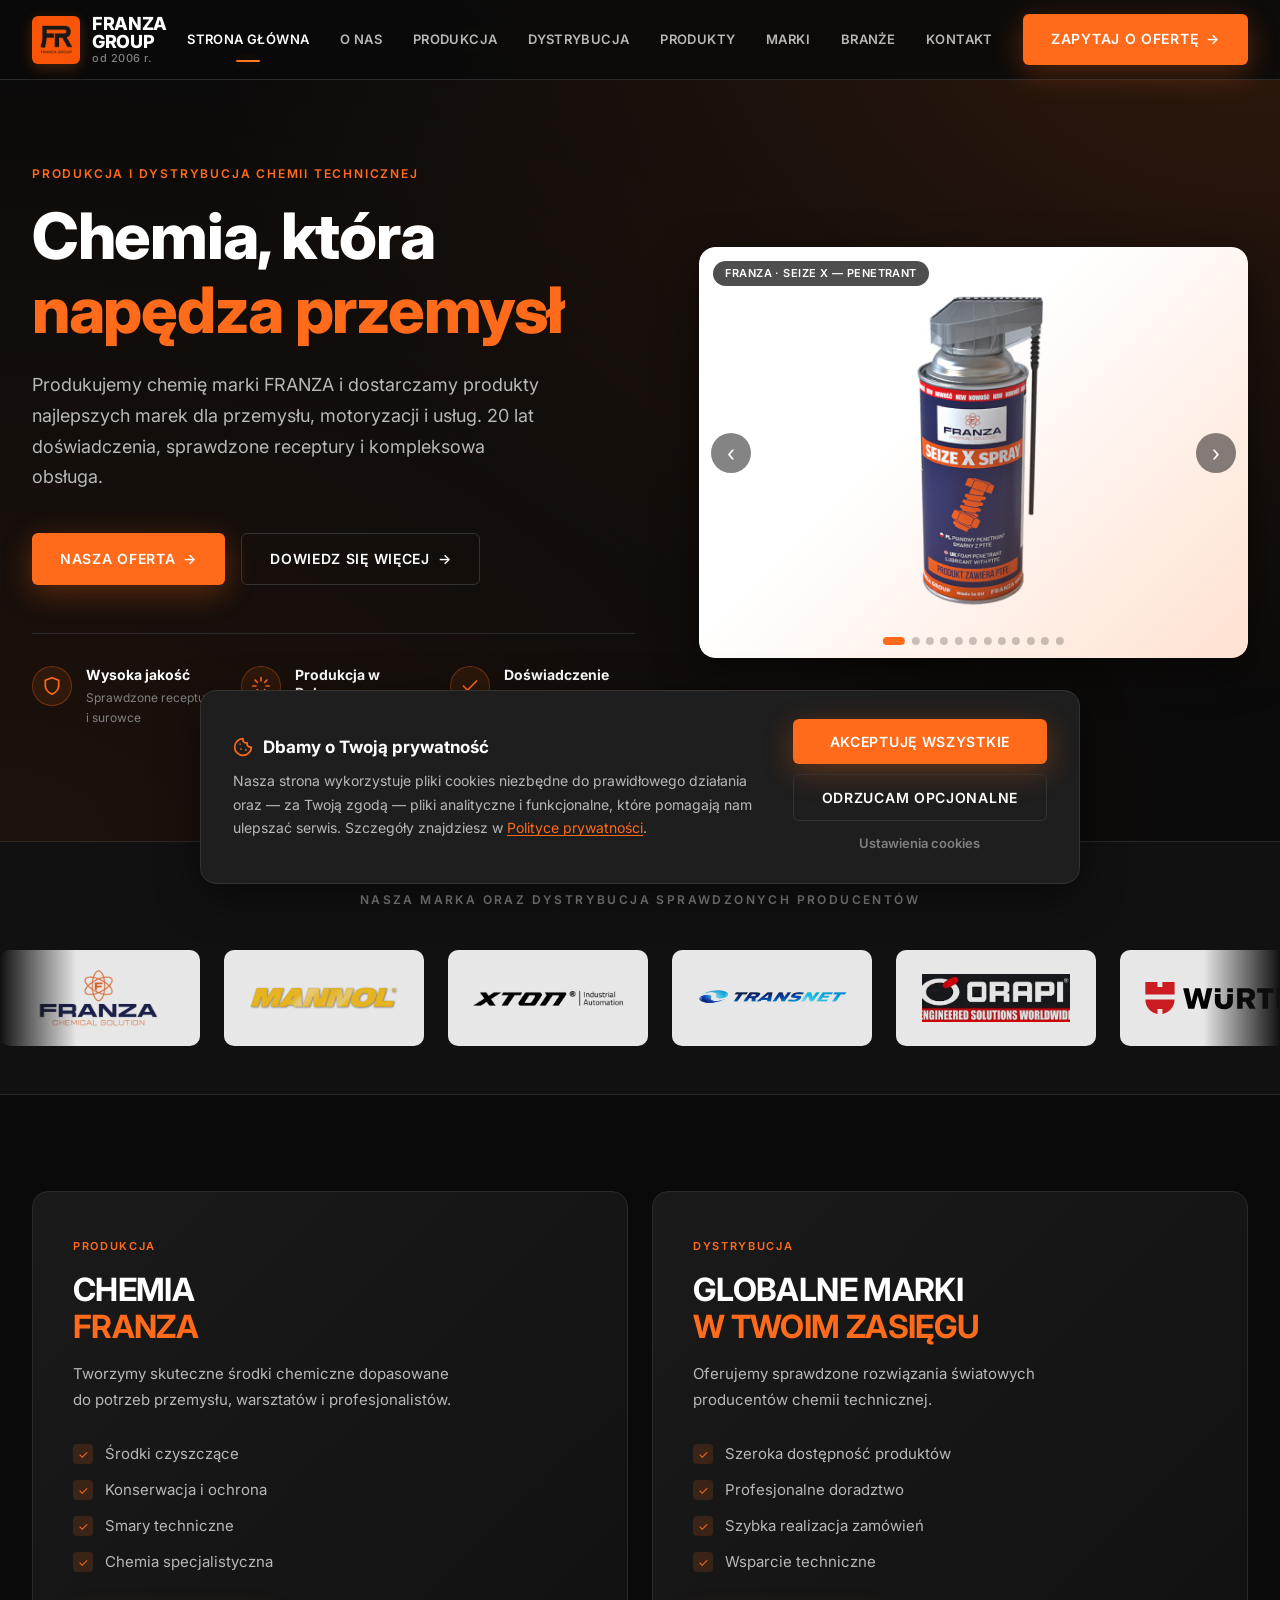
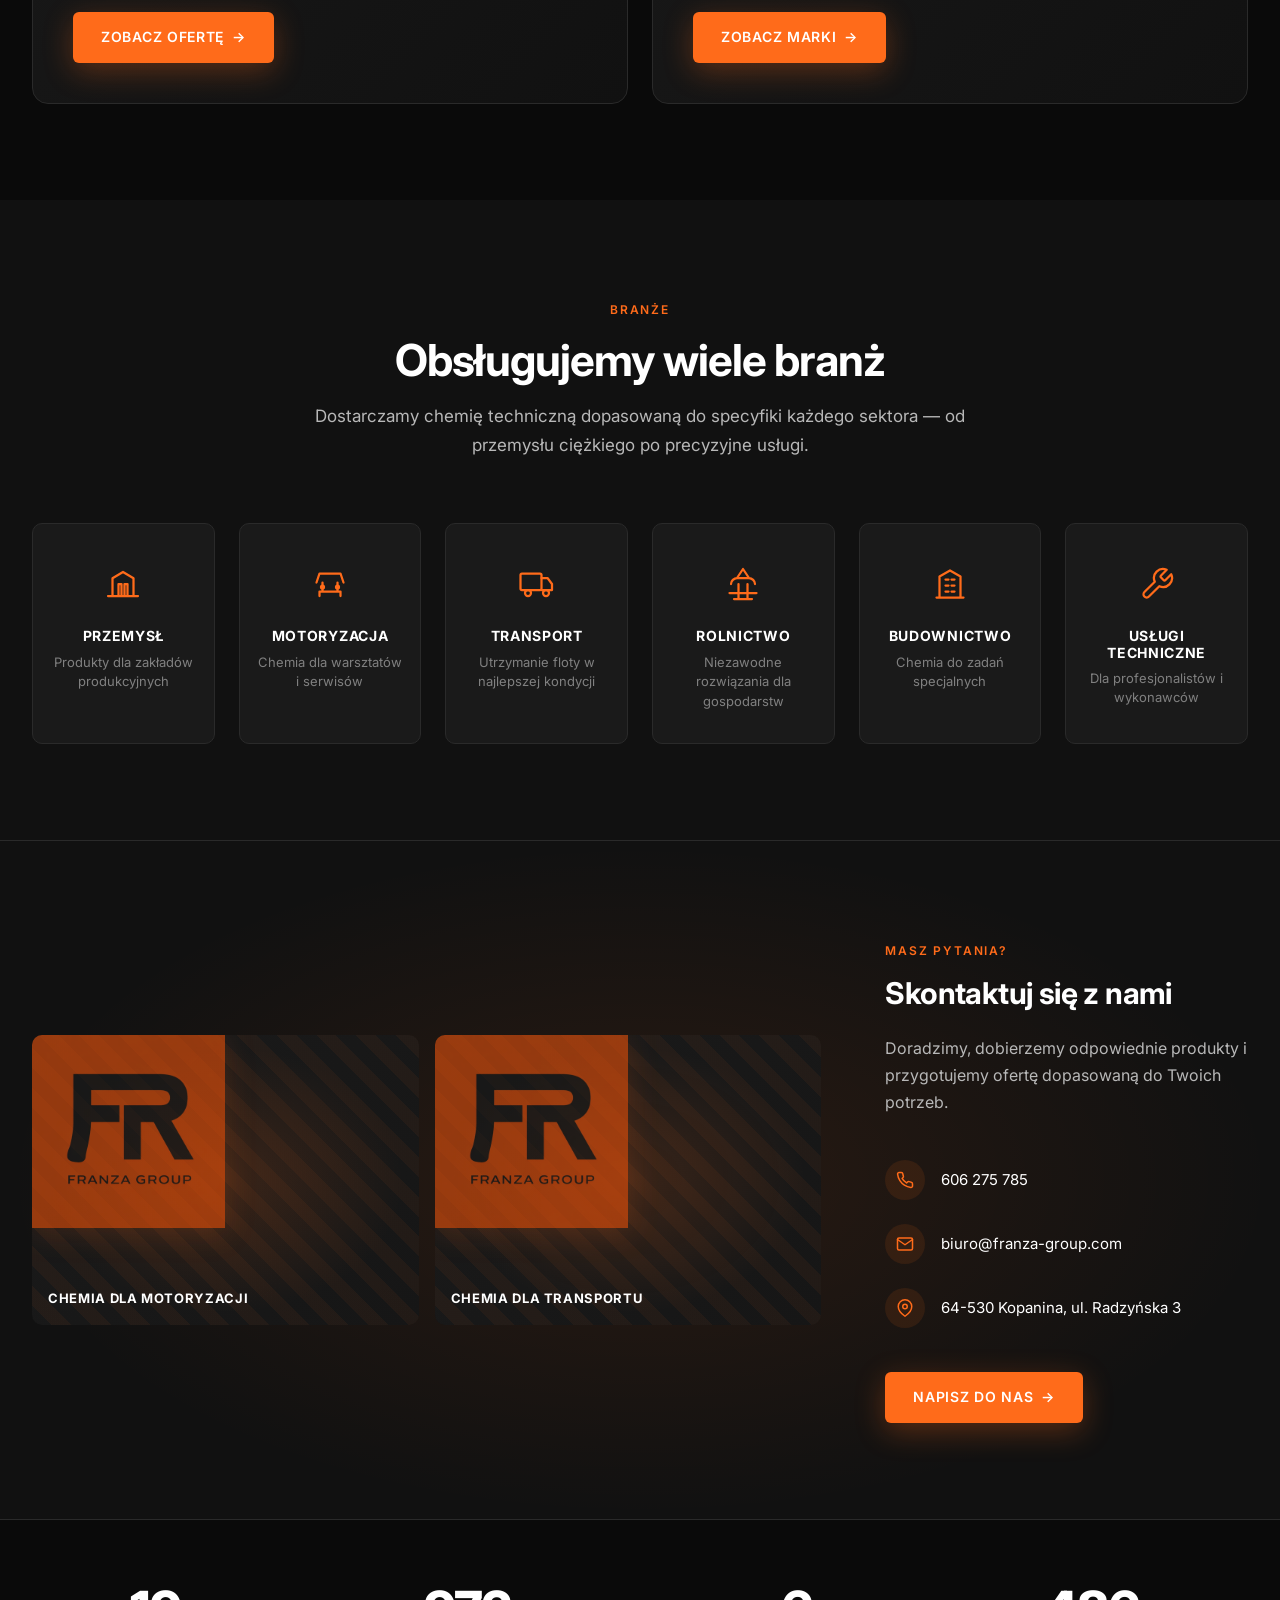
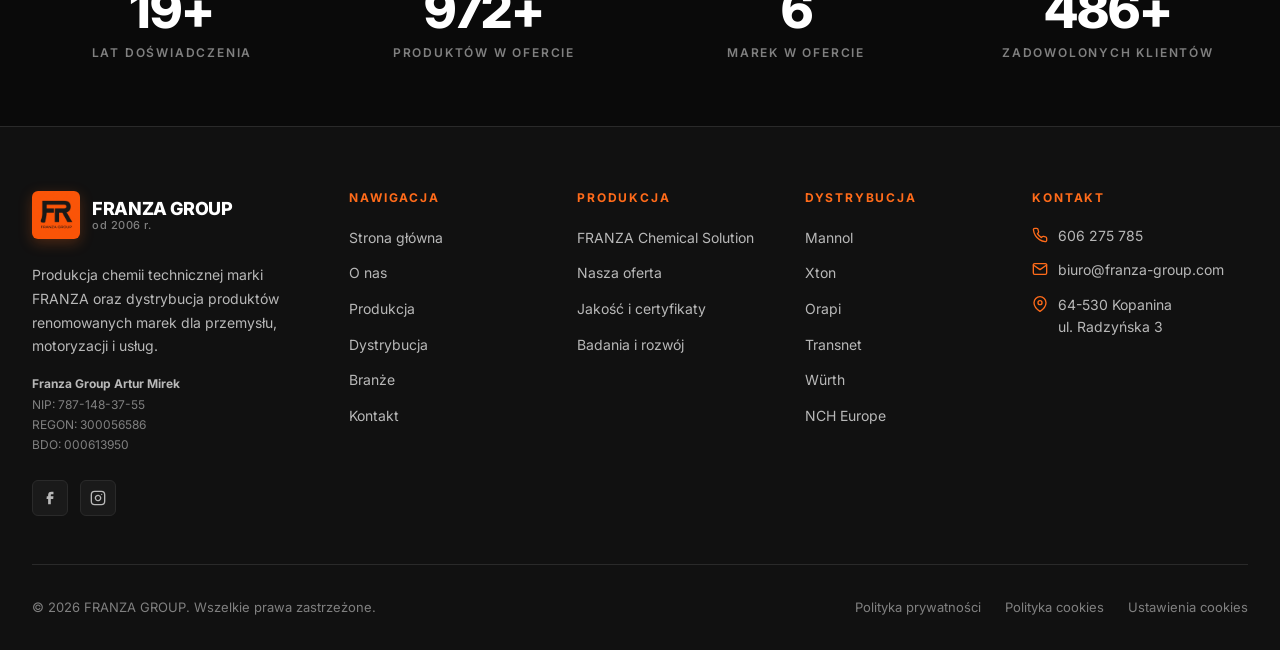
==== commit 55c9442e: "j" ====
--- a/index.html
+++ b/index.html
@@ -79,10 +79,23 @@
 
           <div class="hero-visual">
             <div class="fr-slider" data-slider data-interval="4000">
+              <!-- Kolejność: najpierw produkty FRANZA, potem marki w dystrybucji -->
               <div class="fr-slider-track">
                 <div class="fr-slide">
-                  <img src="assets/brands/xton-aquablaster.png" alt="XTON AquaBlaster — myjnia ciśnieniowa" loading="eager">
-                  <span class="fr-slide-label">XTON · Myjnia ciśnieniowa</span>
+                  <img src="assets/products/seize-x-spray.jpg" alt="FRANZA SEIZE X SPRAY — pianowy penetrant smarny z PTFE" loading="eager">
+                  <span class="fr-slide-label">FRANZA · Seize X — penetrant</span>
+                </div>
+                <div class="fr-slide">
+                  <img src="assets/products/fr-hdhc-natural.jpg" alt="FRANZA HDHC NATURAL — pasta do mycia rąk" loading="lazy">
+                  <span class="fr-slide-label">FRANZA · HDHC — pasta do rąk</span>
+                </div>
+                <div class="fr-slide">
+                  <img src="assets/products/fr-safety-al.jpg" alt="FRANZA FR SAFETY AL — preparat do myjek z zamkniętym obiegiem" loading="lazy">
+                  <span class="fr-slide-label">FRANZA · Safety AL — myjki koszowe</span>
+                </div>
+                <div class="fr-slide">
+                  <img src="assets/products/fr-inox-al.jpg" alt="FRANZA FR INOX-AL — kwasowy preparat do aluminium i stali nierdzewnej" loading="lazy">
+                  <span class="fr-slide-label">FRANZA · Inox AL — kwas do AL i INOX</span>
                 </div>
                 <div class="fr-slide">
                   <img src="assets/products/fr-super-sun-plus.jpg" alt="FRANZA SUPER SUN PLUS — szampon do mycia pojazdów" loading="lazy">
@@ -91,6 +104,26 @@
                 <div class="fr-slide">
                   <img src="assets/products/fr-renovatio-special.jpg" alt="FRANZA RENOVATIO SPECIAL — renowator powierzchni" loading="lazy">
                   <span class="fr-slide-label">FRANZA · Renovatio Special</span>
+                </div>
+                <div class="fr-slide">
+                  <img src="assets/brands/xton-aquablaster.png" alt="XTON AquaBlaster — szkiełkowanie na mokro" loading="lazy">
+                  <span class="fr-slide-label">XTON · Aquablaster — szkiełkowanie na mokro</span>
+                </div>
+                <div class="fr-slide">
+                  <img src="assets/brands/xton-perfect-service-mc.webp" alt="XTON Perfect Service MC — myjnia ciśnieniowa" loading="lazy">
+                  <span class="fr-slide-label">XTON · Myjnia ciśnieniowa</span>
+                </div>
+                <div class="fr-slide">
+                  <img src="assets/brands/xton-sc850.jpg" alt="XTON Smart Cleaner SC-850 — myjnia koszowa" loading="lazy">
+                  <span class="fr-slide-label">XTON · Myjnia koszowa</span>
+                </div>
+                <div class="fr-slide">
+                  <img src="assets/brands/transnet-c-super.webp" alt="ORAPI TRANSNET C SUPER — szampon o wzmocnionym działaniu" loading="lazy">
+                  <span class="fr-slide-label">ORAPI TRANSNET · C Super</span>
+                </div>
+                <div class="fr-slide">
+                  <img src="assets/brands/transnet-b.webp" alt="ORAPI TRANSNET B — preparat do usuwania zaczynu betonowego" loading="lazy">
+                  <span class="fr-slide-label">ORAPI TRANSNET · B</span>
                 </div>
                 <div class="fr-slide">
                   <img src="assets/brands/mannol-ts24.png" alt="MANNOL TS-24 UHPD — olej silnikowy" loading="lazy">
--- a/css/styles.css
+++ b/css/styles.css
@@ -615,19 +615,30 @@
   height: auto;
   object-fit: contain;
 }
+/* Etykieta u góry, nie na dole — dłuższe nazwy produktów wchodziły
+   na wyśrodkowane kropki nawigacji */
 .fr-slide-label {
   position: absolute;
   left: 0.9rem;
-  bottom: 0.9rem;
+  top: 0.9rem;
+  max-width: calc(100% - 1.8rem);
   background: rgba(10, 10, 10, 0.72);
   color: #fff;
   font-size: 0.6875rem;
   font-weight: 600;
+  line-height: 1.35;
   letter-spacing: 0.04em;
   text-transform: uppercase;
   padding: 0.3rem 0.75rem;
-  border-radius: 100px;
+  border-radius: 14px;
   z-index: 3;
+}
+
+@media (max-width: 480px) {
+  .fr-slide-label {
+    font-size: 0.625rem;
+    letter-spacing: 0.02em;
+  }
 }
 .fr-slider-btn {
   position: absolute;
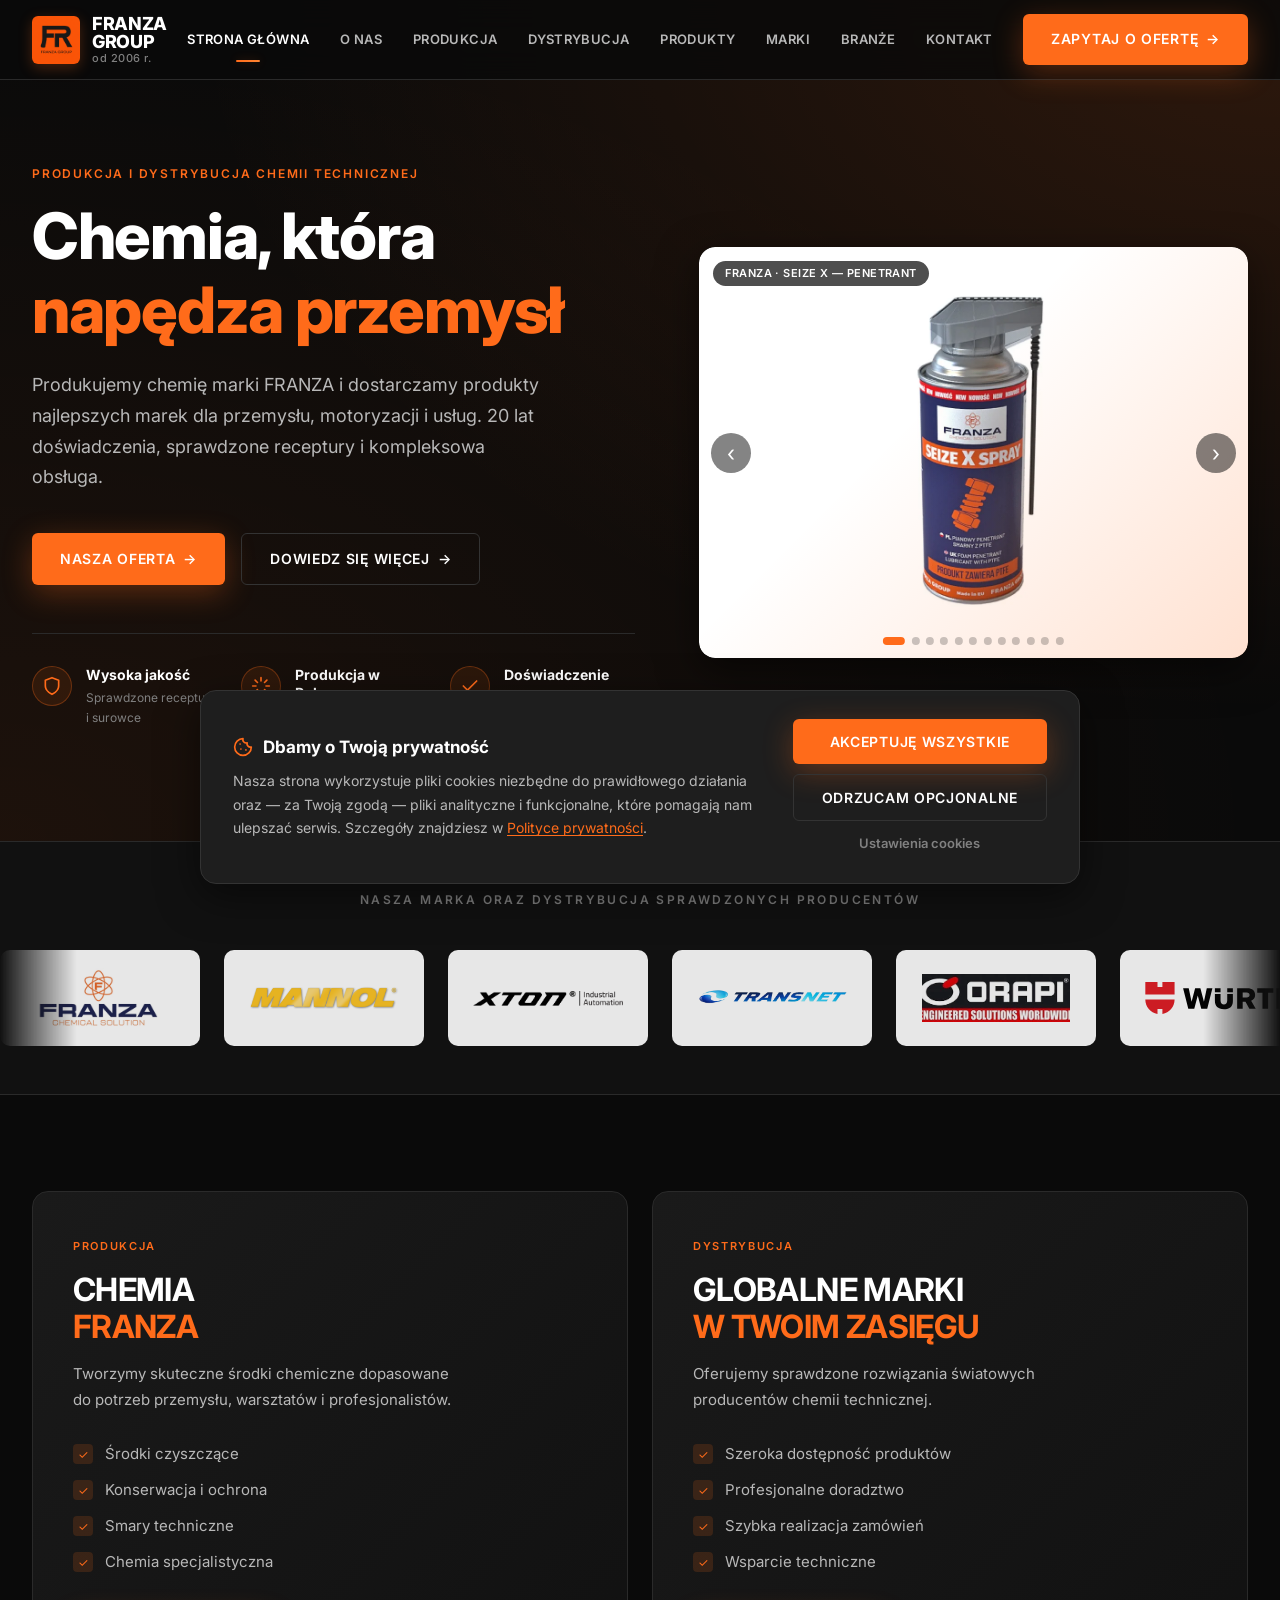
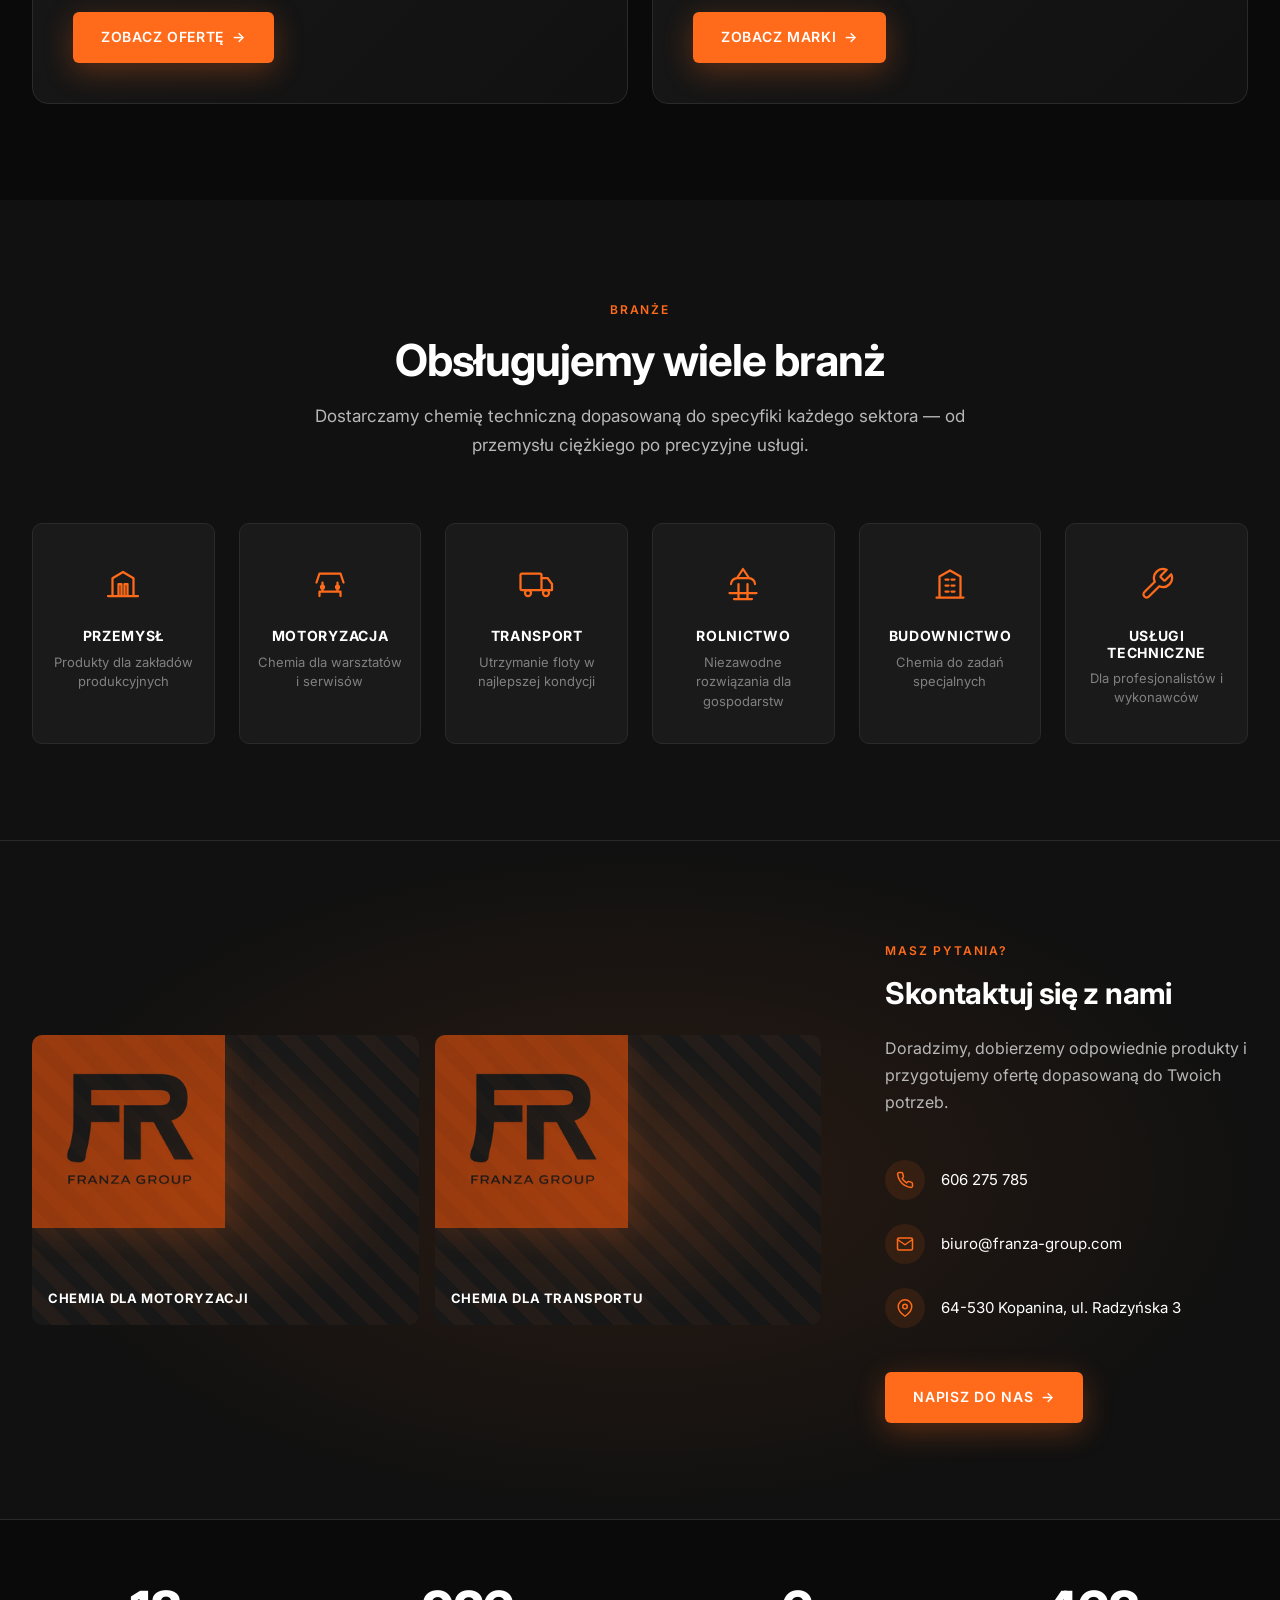
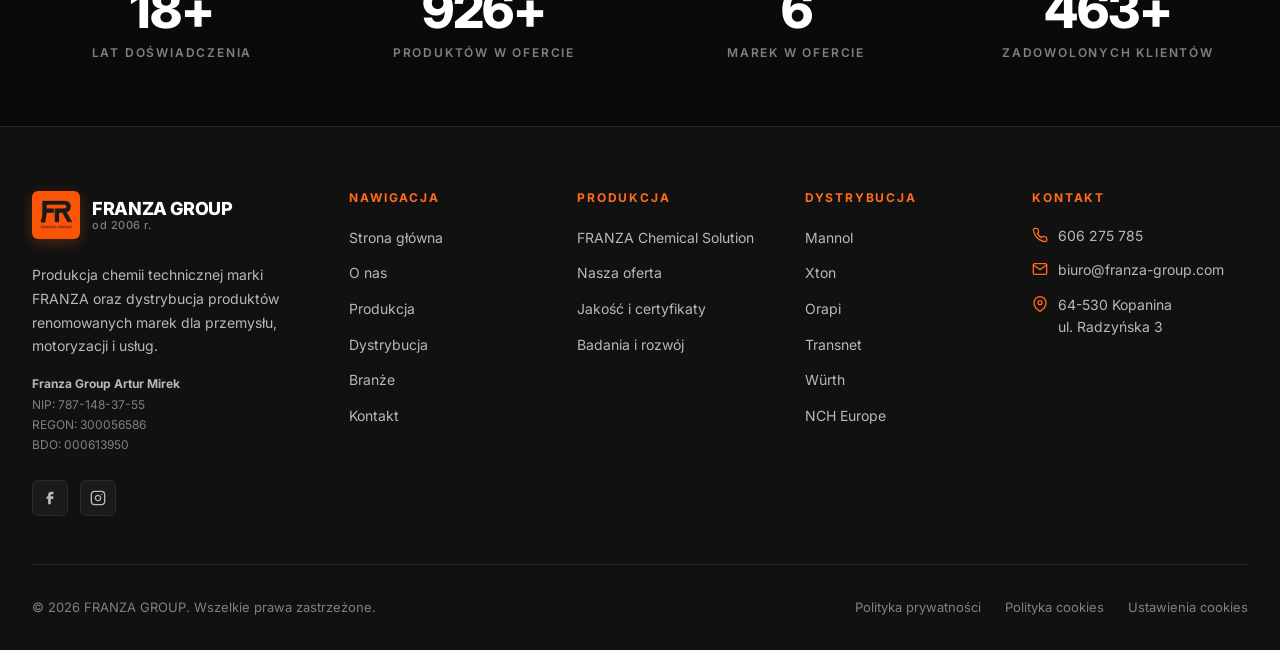
==== commit 3ce44008: "j" ====
--- a/index.html
+++ b/index.html
@@ -6,6 +6,27 @@
   <meta name="description" content="FRANZA GROUP — producent chemii technicznej marki FRANZA oraz dystrybutor renomowanych marek (Mannol, Xton, Orapi, Transnet, Würth, NCH Europe) dla przemysłu, motoryzacji i usług.">
   <meta name="keywords" content="chemia techniczna, chemia przemysłowa, FRANZA, Mannol, Xton, NCH Europe, Orapi, Transnet, Würth, smary, środki czyszczące, myjnie">
   <meta name="theme-color" content="#0a0a0a">
+
+  <!-- ============================================================
+       SEO — adres kanoniczny i podgląd przy udostępnianiu linku
+       >>> Gdyby domena działała BEZ www, podmień adresy poniżej <<<
+       ============================================================ -->
+  <link rel="canonical" href="https://www.franza-group.com/">
+  <meta property="og:type" content="website">
+  <meta property="og:locale" content="pl_PL">
+  <meta property="og:site_name" content="FRANZA GROUP">
+  <meta property="og:url" content="https://www.franza-group.com/">
+  <meta property="og:title" content="FRANZA GROUP — Produkcja i dystrybucja chemii technicznej">
+  <meta property="og:description" content="FRANZA GROUP — producent chemii technicznej marki FRANZA oraz dystrybutor renomowanych marek (Mannol, Xton, Orapi, Transnet, Würth, NCH Europe) dla przemysłu, motoryzacji i usług.">
+  <meta property="og:image" content="https://www.franza-group.com/assets/og-franza-group.jpg">
+  <meta property="og:image:width" content="1200">
+  <meta property="og:image:height" content="630">
+  <meta property="og:image:alt" content="FRANZA GROUP — chemia, która napędza przemysł">
+  <meta name="twitter:card" content="summary_large_image">
+  <meta name="twitter:title" content="FRANZA GROUP — Produkcja i dystrybucja chemii technicznej">
+  <meta name="twitter:description" content="FRANZA GROUP — producent chemii technicznej marki FRANZA oraz dystrybutor renomowanych marek (Mannol, Xton, Orapi, Transnet, Würth, NCH Europe) dla przemysłu, motoryzacji i usług.">
+  <meta name="twitter:image" content="https://www.franza-group.com/assets/og-franza-group.jpg">
+
   <title>FRANZA GROUP — Produkcja i dystrybucja chemii technicznej</title>
 
   <link rel="preconnect" href="https://fonts.googleapis.com">
@@ -16,10 +37,76 @@
   <link rel="icon" type="image/png" href="assets/favicon.png">
   <link rel="icon" type="image/svg+xml" href="assets/favicon.svg">
   <link rel="apple-touch-icon" href="assets/logo/franza-logo-small.png">
+
+  <!-- Dane strukturalne (schema.org) — Google używa ich do wizytówki firmy
+       w wynikach wyszukiwania. Po zmianie danych firmy zaktualizuj też tutaj. -->
+  <script type="application/ld+json">
+  {
+    "@context": "https://schema.org",
+    "@type": "LocalBusiness",
+    "@id": "https://www.franza-group.com/#organizacja",
+    "name": "FRANZA GROUP",
+    "legalName": "Franza Group Artur Mirek",
+    "url": "https://www.franza-group.com/",
+    "logo": "https://www.franza-group.com/assets/logo/franza-logo.png",
+    "image": "https://www.franza-group.com/assets/og-franza-group.jpg",
+    "description": "Producent chemii technicznej marki FRANZA oraz dystrybutor marek Mannol, Xton, Orapi, Transnet, W\u00fcrth i NCH Europe dla przemys\u0142u, motoryzacji i us\u0142ug.",
+    "foundingDate": "2006",
+    "vatID": "PL7871483755",
+    "taxID": "7871483755",
+    "email": "biuro@franza-group.com",
+    "telephone": "+48606275785",
+    "address": {
+      "@type": "PostalAddress",
+      "streetAddress": "ul. Radzy\u0144ska 3",
+      "postalCode": "64-530",
+      "addressLocality": "Kopanina",
+      "addressCountry": "PL"
+    },
+    "openingHoursSpecification": [{
+      "@type": "OpeningHoursSpecification",
+      "dayOfWeek": ["Monday","Tuesday","Wednesday","Thursday","Friday"],
+      "opens": "08:00",
+      "closes": "16:00"
+    }],
+    "areaServed": { "@type": "Country", "name": "Polska" },
+    "knowsAbout": ["chemia techniczna","chemia przemys\u0142owa","sorbenty","smary techniczne","\u015brodki czyszcz\u0105ce","myjnie przemys\u0142owe"],
+    "brand": [
+      { "@type": "Brand", "name": "FRANZA Chemical Solution" },
+      { "@type": "Brand", "name": "Mannol" },
+      { "@type": "Brand", "name": "Xton" },
+      { "@type": "Brand", "name": "Orapi" },
+      { "@type": "Brand", "name": "Transnet" },
+      { "@type": "Brand", "name": "W\u00fcrth" },
+      { "@type": "Brand", "name": "NCH Europe" }
+    ],
+    "contactPoint": [{
+      "@type": "ContactPoint",
+      "contactType": "sales",
+      "name": "Dzia\u0142 Handlowy",
+      "telephone": "+48606275785",
+      "email": "artur.mirek@franza-group.com",
+      "availableLanguage": ["pl"]
+    }]
+  }
+  </script>
 </head>
 <body>
 
-  <div id="header-slot"></div>
+  <div id="header-slot">
+    <noscript>
+      <nav aria-label="Nawigacja">
+      <a href="index.html">Strona główna</a>
+      <a href="pages/o-nas.html">O nas</a>
+      <a href="pages/produkcja.html">Produkcja</a>
+      <a href="pages/dystrybucja.html">Dystrybucja</a>
+      <a href="pages/produkty.html">Produkty</a>
+      <a href="pages/marki.html">Marki</a>
+      <a href="pages/branze.html">Branże</a>
+      <a href="pages/kontakt.html">Kontakt</a>
+      </nav>
+    </noscript>
+  </div>
 
   <main>
     <!-- Hero -->
@@ -82,31 +169,31 @@
               <!-- Kolejność: najpierw produkty FRANZA, potem marki w dystrybucji -->
               <div class="fr-slider-track">
                 <div class="fr-slide">
-                  <img src="assets/products/seize-x-spray.jpg" alt="FRANZA SEIZE X SPRAY — pianowy penetrant smarny z PTFE" loading="eager">
+                  <img src="assets/products/seize-x-spray.webp" alt="FRANZA SEIZE X SPRAY — pianowy penetrant smarny z PTFE" loading="eager">
                   <span class="fr-slide-label">FRANZA · Seize X — penetrant</span>
                 </div>
                 <div class="fr-slide">
-                  <img src="assets/products/fr-hdhc-natural.jpg" alt="FRANZA HDHC NATURAL — pasta do mycia rąk" loading="lazy">
+                  <img src="assets/products/fr-hdhc-natural.webp" alt="FRANZA HDHC NATURAL — pasta do mycia rąk" loading="lazy">
                   <span class="fr-slide-label">FRANZA · HDHC — pasta do rąk</span>
                 </div>
                 <div class="fr-slide">
-                  <img src="assets/products/fr-safety-al.jpg" alt="FRANZA FR SAFETY AL — preparat do myjek z zamkniętym obiegiem" loading="lazy">
+                  <img src="assets/products/fr-safety-al.webp" alt="FRANZA FR SAFETY AL — preparat do myjek z zamkniętym obiegiem" loading="lazy">
                   <span class="fr-slide-label">FRANZA · Safety AL — myjki koszowe</span>
                 </div>
                 <div class="fr-slide">
-                  <img src="assets/products/fr-inox-al.jpg" alt="FRANZA FR INOX-AL — kwasowy preparat do aluminium i stali nierdzewnej" loading="lazy">
+                  <img src="assets/products/fr-inox-al.webp" alt="FRANZA FR INOX-AL — kwasowy preparat do aluminium i stali nierdzewnej" loading="lazy">
                   <span class="fr-slide-label">FRANZA · Inox AL — kwas do AL i INOX</span>
                 </div>
                 <div class="fr-slide">
-                  <img src="assets/products/fr-super-sun-plus.jpg" alt="FRANZA SUPER SUN PLUS — szampon do mycia pojazdów" loading="lazy">
+                  <img src="assets/products/fr-super-sun-plus.webp" alt="FRANZA SUPER SUN PLUS — szampon do mycia pojazdów" loading="lazy">
                   <span class="fr-slide-label">FRANZA · Super Sun Plus</span>
                 </div>
                 <div class="fr-slide">
-                  <img src="assets/products/fr-renovatio-special.jpg" alt="FRANZA RENOVATIO SPECIAL — renowator powierzchni" loading="lazy">
+                  <img src="assets/products/fr-renovatio-special.webp" alt="FRANZA RENOVATIO SPECIAL — renowator powierzchni" loading="lazy">
                   <span class="fr-slide-label">FRANZA · Renovatio Special</span>
                 </div>
                 <div class="fr-slide">
-                  <img src="assets/brands/xton-aquablaster.png" alt="XTON AquaBlaster — szkiełkowanie na mokro" loading="lazy">
+                  <img src="assets/brands/xton-aquablaster.webp" alt="XTON AquaBlaster — szkiełkowanie na mokro" loading="lazy">
                   <span class="fr-slide-label">XTON · Aquablaster — szkiełkowanie na mokro</span>
                 </div>
                 <div class="fr-slide">
@@ -114,7 +201,7 @@
                   <span class="fr-slide-label">XTON · Myjnia ciśnieniowa</span>
                 </div>
                 <div class="fr-slide">
-                  <img src="assets/brands/xton-sc850.jpg" alt="XTON Smart Cleaner SC-850 — myjnia koszowa" loading="lazy">
+                  <img src="assets/brands/xton-sc850.webp" alt="XTON Smart Cleaner SC-850 — myjnia koszowa" loading="lazy">
                   <span class="fr-slide-label">XTON · Myjnia koszowa</span>
                 </div>
                 <div class="fr-slide">
@@ -126,7 +213,7 @@
                   <span class="fr-slide-label">ORAPI TRANSNET · B</span>
                 </div>
                 <div class="fr-slide">
-                  <img src="assets/brands/mannol-ts24.png" alt="MANNOL TS-24 UHPD — olej silnikowy" loading="lazy">
+                  <img src="assets/brands/mannol-ts24.webp" alt="MANNOL TS-24 UHPD — olej silnikowy" loading="lazy">
                   <span class="fr-slide-label">MANNOL · Oleje silnikowe</span>
                 </div>
               </div>
@@ -148,21 +235,21 @@
         <div class="brands-track">
           <!-- Grupa 1 (widoczna dla czytników ekranu) -->
           <div class="brands-group">
-            <a href="pages/marki.html#franza" class="brand-logo-tile brand-logo-tile-franza" aria-label="FRANZA"><img src="assets/logo/franza-atom.png" alt="FRANZA Chemical Solution" loading="lazy"></a>
+            <a href="pages/marki.html#franza" class="brand-logo-tile brand-logo-tile-franza" aria-label="FRANZA"><img src="assets/logo/franza-atom.webp" alt="FRANZA Chemical Solution" loading="lazy"></a>
             <a href="pages/marki.html#mannol" class="brand-logo-tile" aria-label="Mannol"><img src="assets/brands/mannol-logo.png" alt="MANNOL" loading="lazy"></a>
             <a href="pages/marki.html#xton" class="brand-logo-tile" aria-label="Xton"><img src="assets/brands/xton-logo.png" alt="XTON Industrial Automation" loading="lazy"></a>
-            <a href="pages/marki.html#transnet" class="brand-logo-tile" aria-label="Transnet"><img src="assets/brands/transnet-logo.png" alt="TRANSNET" loading="lazy"></a>
-            <a href="pages/marki.html#orapi" class="brand-logo-tile" aria-label="Orapi"><img src="assets/brands/orapi-logo.png" alt="ORAPI" loading="lazy"></a>
+            <a href="pages/marki.html#transnet" class="brand-logo-tile" aria-label="Transnet"><img src="assets/brands/transnet-logo.webp" alt="TRANSNET" loading="lazy"></a>
+            <a href="pages/marki.html#orapi" class="brand-logo-tile" aria-label="Orapi"><img src="assets/brands/orapi-logo.webp" alt="ORAPI" loading="lazy"></a>
             <a href="pages/marki.html#wurth" class="brand-logo-tile" aria-label="Würth"><img src="assets/brands/wurth-logo.svg" alt="Würth" loading="lazy"></a>
             <a href="pages/marki.html#nch" class="brand-logo-tile" aria-label="NCH Europe"><img src="assets/brands/nch-logo.png" alt="NCH" loading="lazy"></a>
           </div>
           <!-- Grupa 2 (kopia dla płynnej pętli — ukryta dla czytników ekranu) -->
           <div class="brands-group" aria-hidden="true">
-            <a href="pages/marki.html#franza" class="brand-logo-tile brand-logo-tile-franza" tabindex="-1"><img src="assets/logo/franza-atom.png" alt="" loading="lazy"></a>
+            <a href="pages/marki.html#franza" class="brand-logo-tile brand-logo-tile-franza" tabindex="-1"><img src="assets/logo/franza-atom.webp" alt="" loading="lazy"></a>
             <a href="pages/marki.html#mannol" class="brand-logo-tile" tabindex="-1"><img src="assets/brands/mannol-logo.png" alt="" loading="lazy"></a>
             <a href="pages/marki.html#xton" class="brand-logo-tile" tabindex="-1"><img src="assets/brands/xton-logo.png" alt="" loading="lazy"></a>
-            <a href="pages/marki.html#transnet" class="brand-logo-tile" tabindex="-1"><img src="assets/brands/transnet-logo.png" alt="" loading="lazy"></a>
-            <a href="pages/marki.html#orapi" class="brand-logo-tile" tabindex="-1"><img src="assets/brands/orapi-logo.png" alt="" loading="lazy"></a>
+            <a href="pages/marki.html#transnet" class="brand-logo-tile" tabindex="-1"><img src="assets/brands/transnet-logo.webp" alt="" loading="lazy"></a>
+            <a href="pages/marki.html#orapi" class="brand-logo-tile" tabindex="-1"><img src="assets/brands/orapi-logo.webp" alt="" loading="lazy"></a>
             <a href="pages/marki.html#wurth" class="brand-logo-tile" tabindex="-1"><img src="assets/brands/wurth-logo.svg" alt="" loading="lazy"></a>
             <a href="pages/marki.html#nch" class="brand-logo-tile" tabindex="-1"><img src="assets/brands/nch-logo.png" alt="" loading="lazy"></a>
           </div>
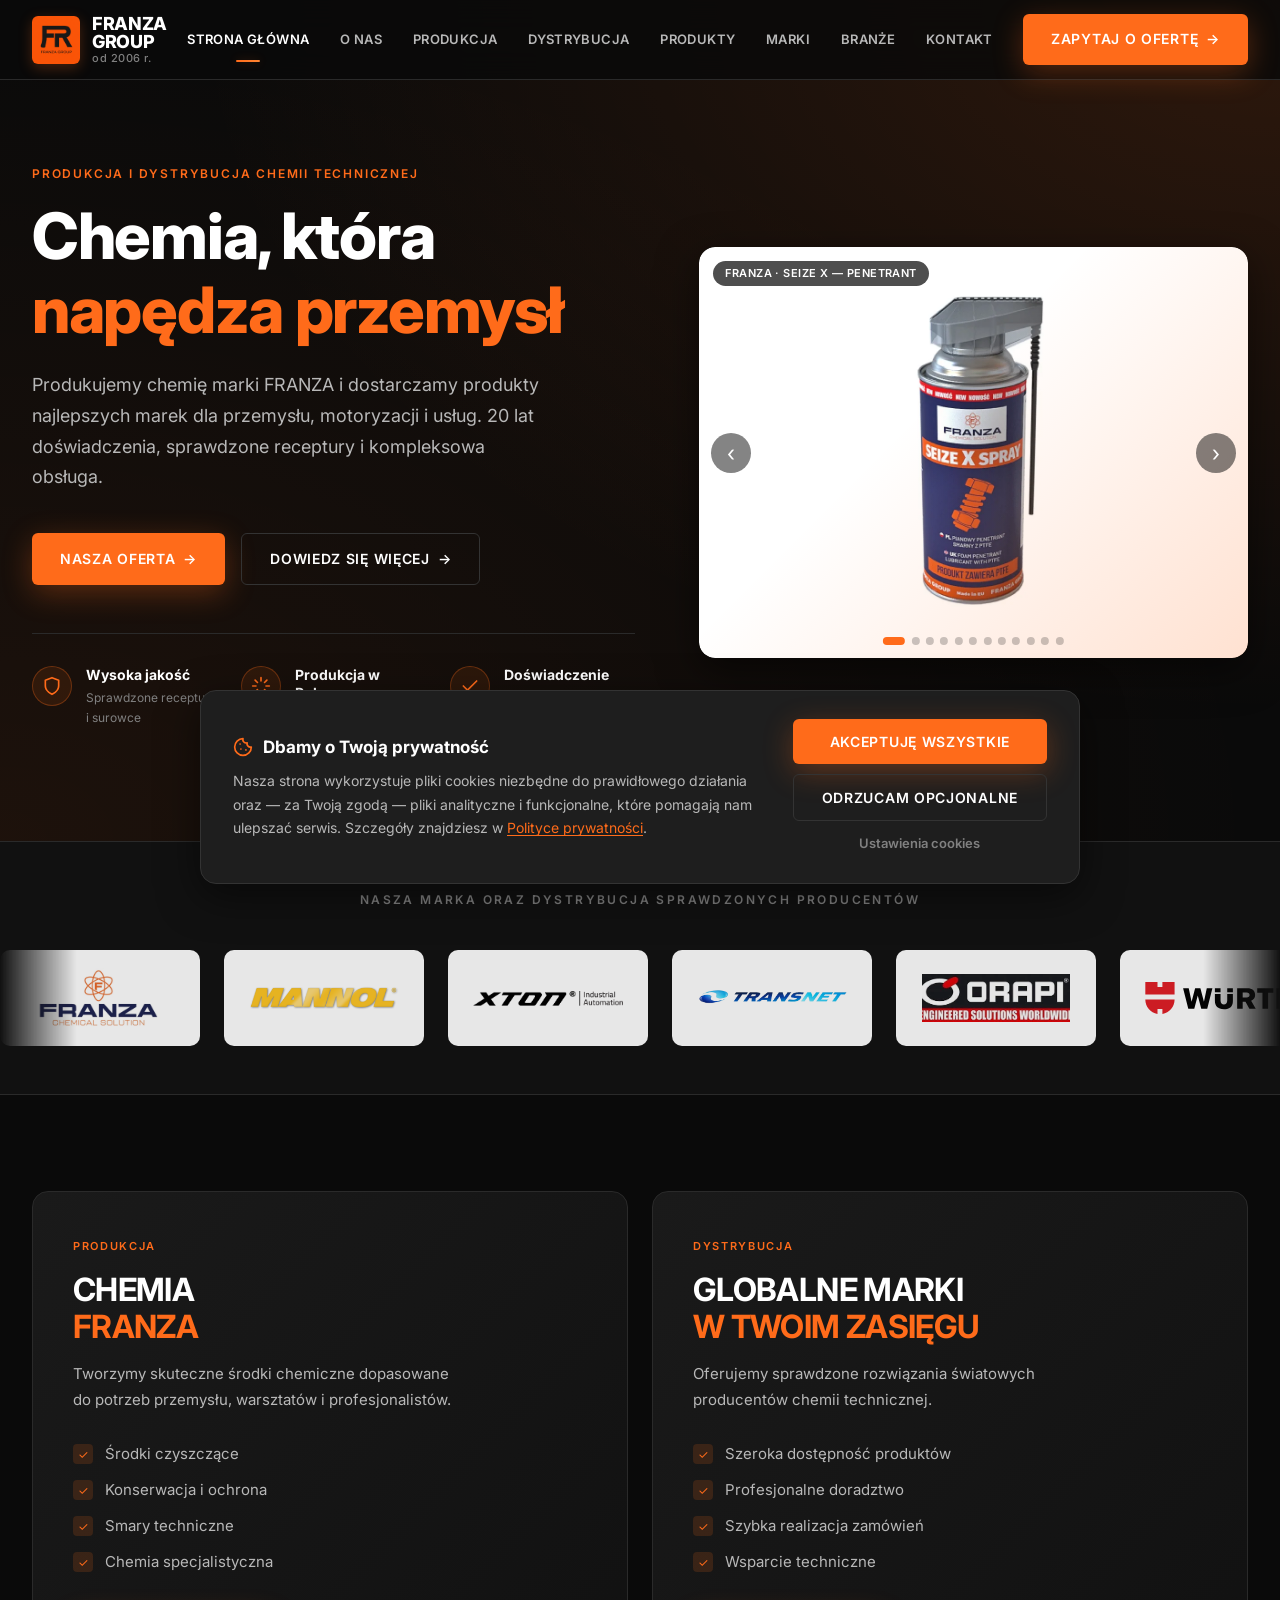
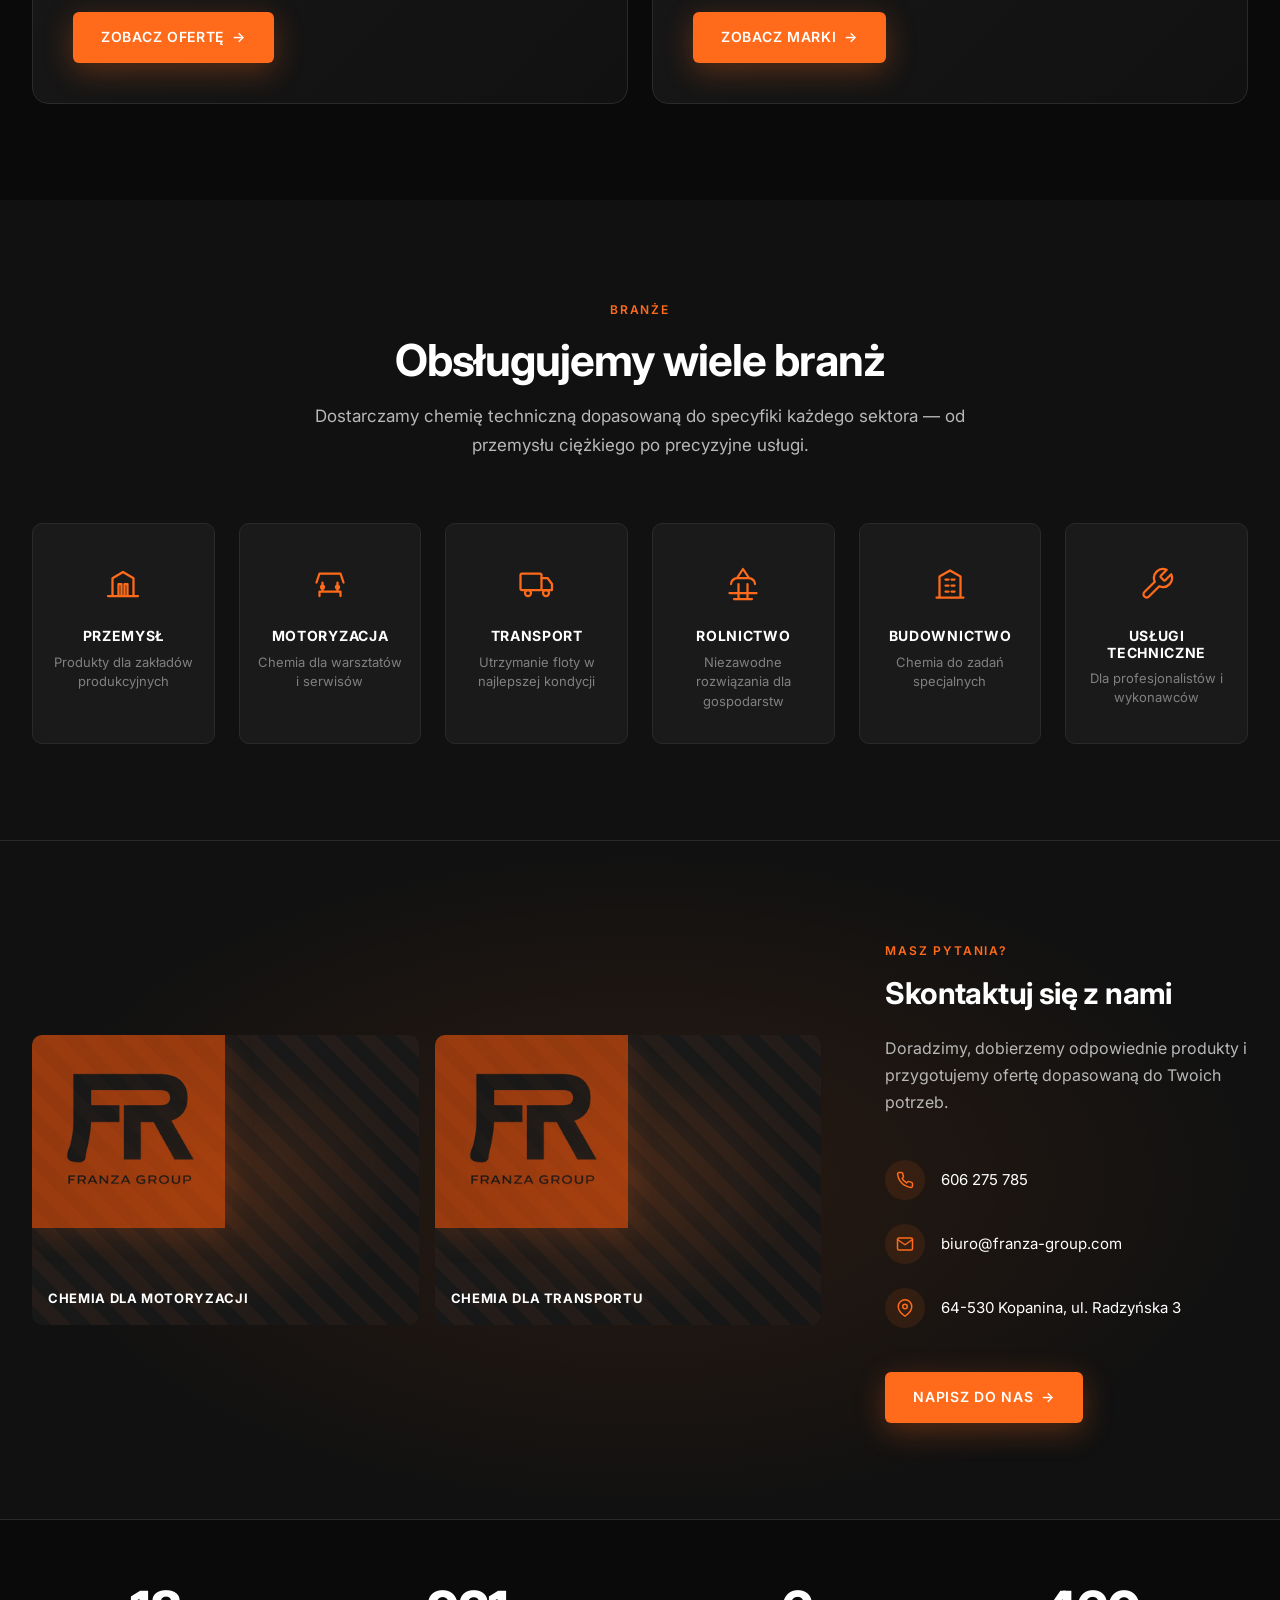
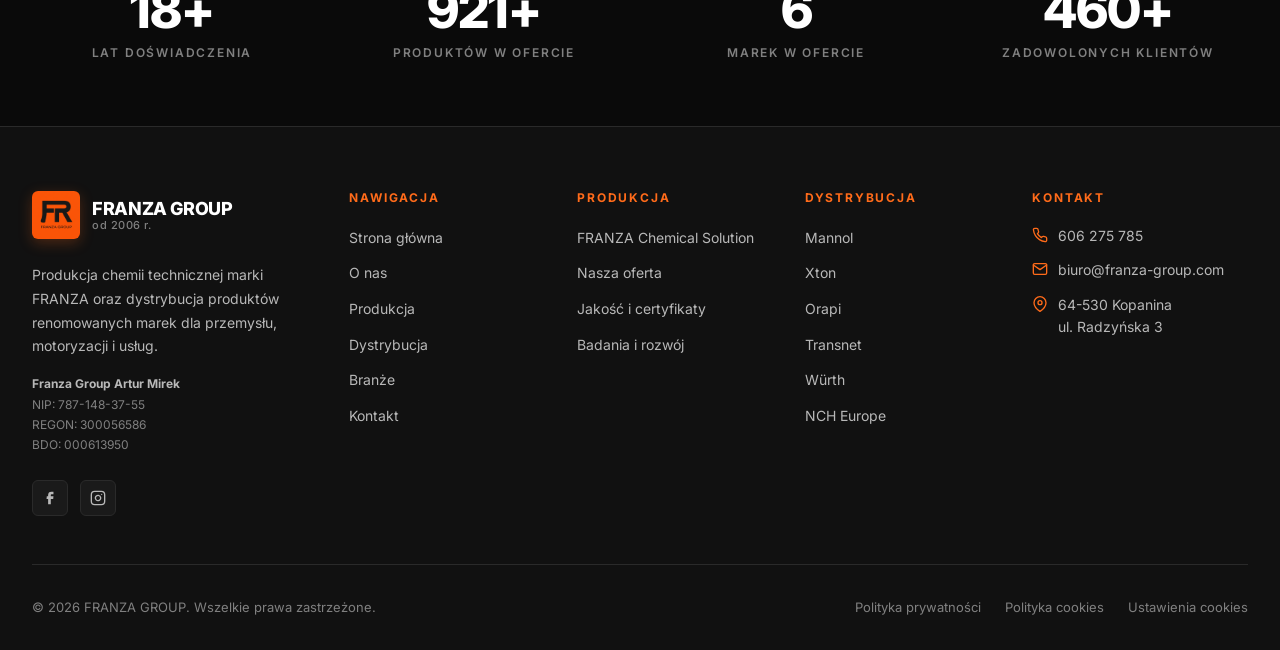
==== commit bf2b0306: "j" ====
--- a/index.html
+++ b/index.html
@@ -9,23 +9,23 @@
 
   <!-- ============================================================
        SEO — adres kanoniczny i podgląd przy udostępnianiu linku
-       >>> Gdyby domena działała BEZ www, podmień adresy poniżej <<<
+       >>> Domena działa BEZ www — gdyby to się zmieniło, dopisz www <<<
        ============================================================ -->
-  <link rel="canonical" href="https://www.franza-group.com/">
+  <link rel="canonical" href="https://franza-group.com/">
   <meta property="og:type" content="website">
   <meta property="og:locale" content="pl_PL">
   <meta property="og:site_name" content="FRANZA GROUP">
-  <meta property="og:url" content="https://www.franza-group.com/">
+  <meta property="og:url" content="https://franza-group.com/">
   <meta property="og:title" content="FRANZA GROUP — Produkcja i dystrybucja chemii technicznej">
   <meta property="og:description" content="FRANZA GROUP — producent chemii technicznej marki FRANZA oraz dystrybutor renomowanych marek (Mannol, Xton, Orapi, Transnet, Würth, NCH Europe) dla przemysłu, motoryzacji i usług.">
-  <meta property="og:image" content="https://www.franza-group.com/assets/og-franza-group.jpg">
+  <meta property="og:image" content="https://franza-group.com/assets/og-franza-group.jpg">
   <meta property="og:image:width" content="1200">
   <meta property="og:image:height" content="630">
   <meta property="og:image:alt" content="FRANZA GROUP — chemia, która napędza przemysł">
   <meta name="twitter:card" content="summary_large_image">
   <meta name="twitter:title" content="FRANZA GROUP — Produkcja i dystrybucja chemii technicznej">
   <meta name="twitter:description" content="FRANZA GROUP — producent chemii technicznej marki FRANZA oraz dystrybutor renomowanych marek (Mannol, Xton, Orapi, Transnet, Würth, NCH Europe) dla przemysłu, motoryzacji i usług.">
-  <meta name="twitter:image" content="https://www.franza-group.com/assets/og-franza-group.jpg">
+  <meta name="twitter:image" content="https://franza-group.com/assets/og-franza-group.jpg">
 
   <title>FRANZA GROUP — Produkcja i dystrybucja chemii technicznej</title>
 
@@ -44,12 +44,12 @@
   {
     "@context": "https://schema.org",
     "@type": "LocalBusiness",
-    "@id": "https://www.franza-group.com/#organizacja",
+    "@id": "https://franza-group.com/#organizacja",
     "name": "FRANZA GROUP",
     "legalName": "Franza Group Artur Mirek",
-    "url": "https://www.franza-group.com/",
-    "logo": "https://www.franza-group.com/assets/logo/franza-logo.png",
-    "image": "https://www.franza-group.com/assets/og-franza-group.jpg",
+    "url": "https://franza-group.com/",
+    "logo": "https://franza-group.com/assets/logo/franza-logo.png",
+    "image": "https://franza-group.com/assets/og-franza-group.jpg",
     "description": "Producent chemii technicznej marki FRANZA oraz dystrybutor marek Mannol, Xton, Orapi, Transnet, W\u00fcrth i NCH Europe dla przemys\u0142u, motoryzacji i us\u0142ug.",
     "foundingDate": "2006",
     "vatID": "PL7871483755",
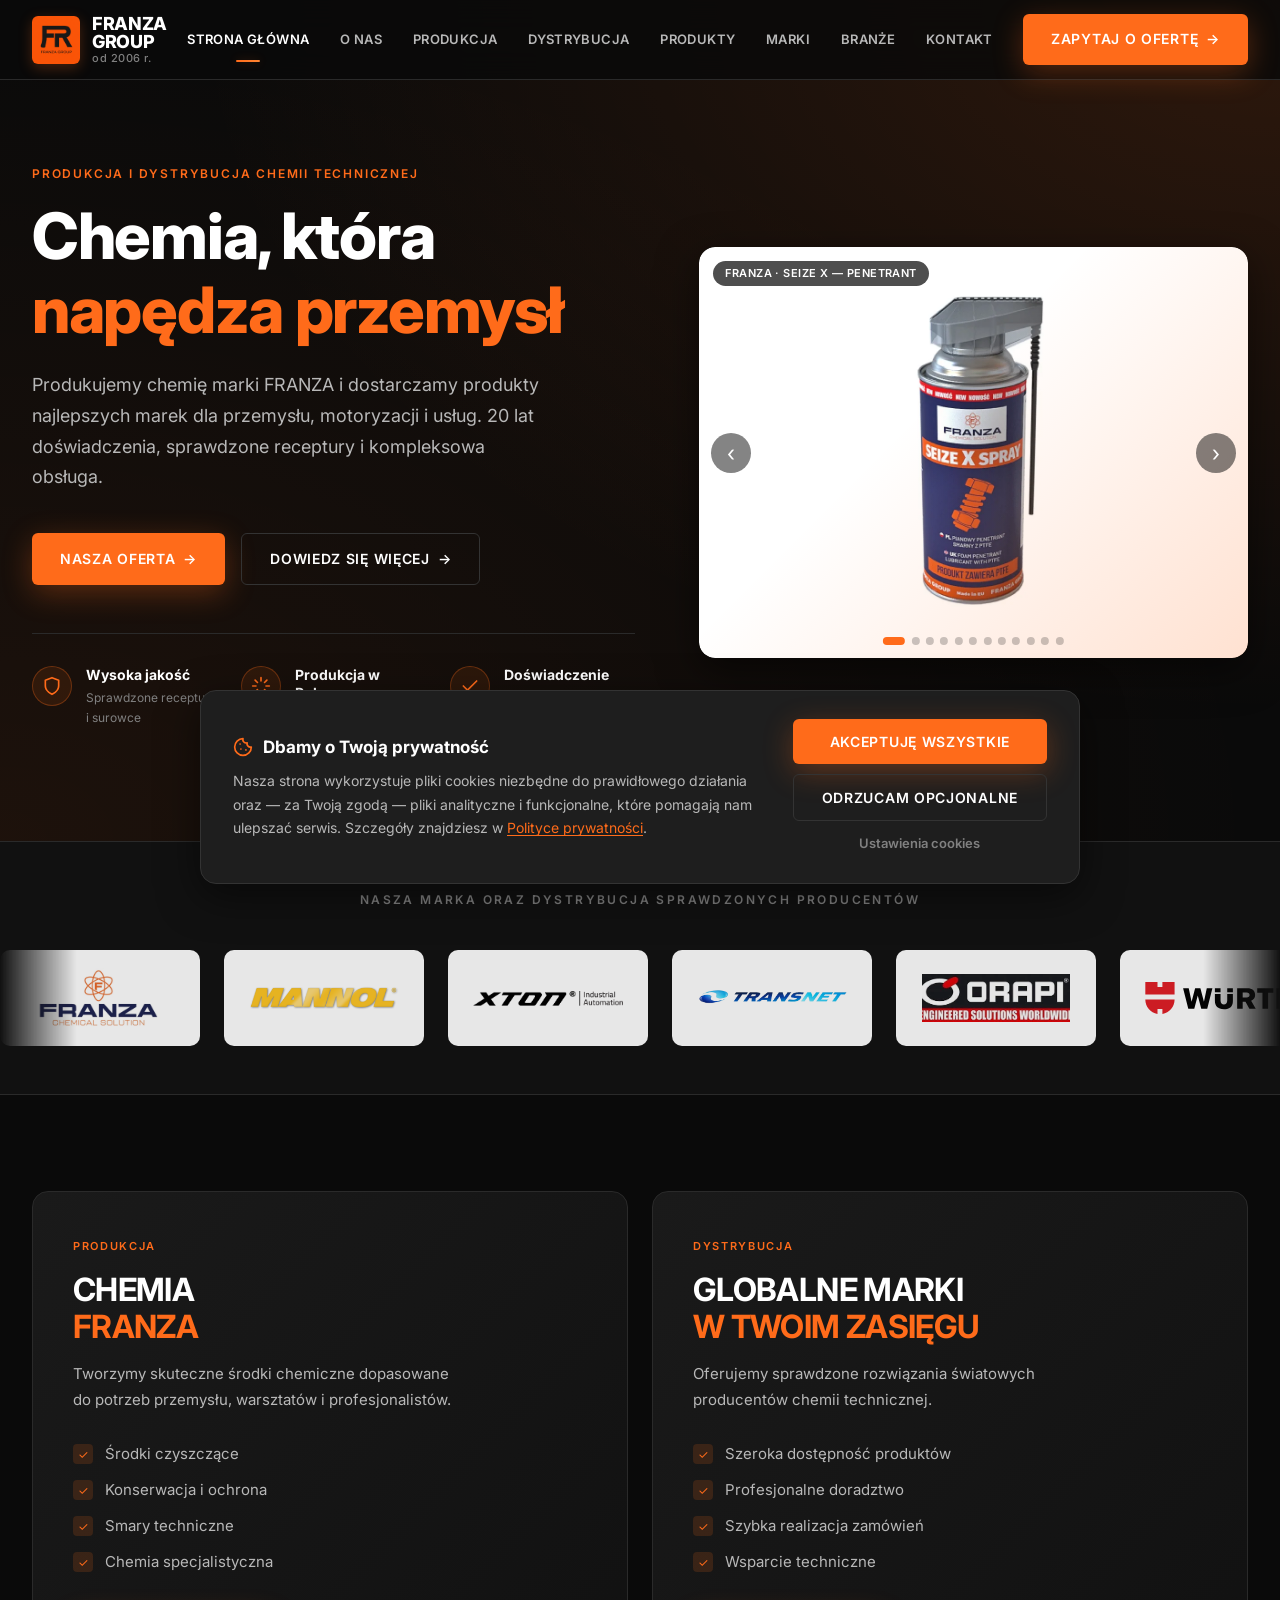
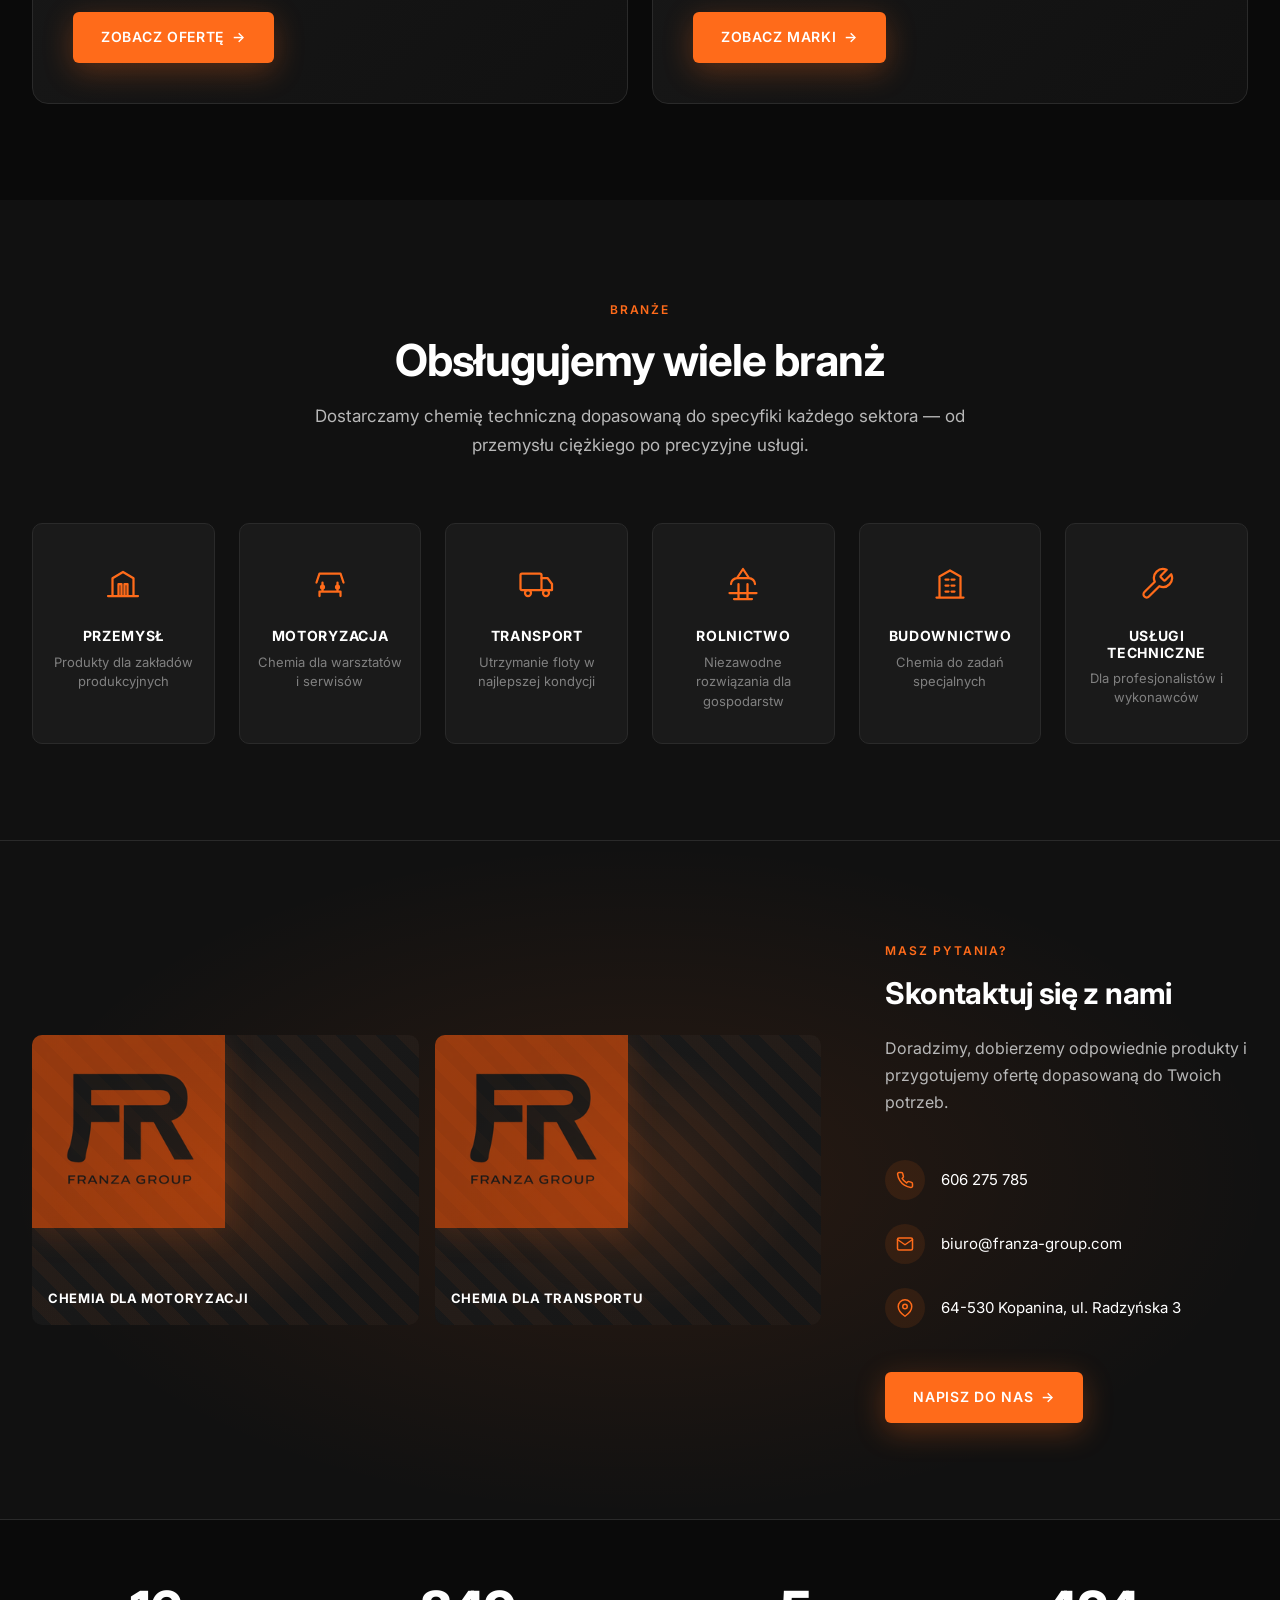
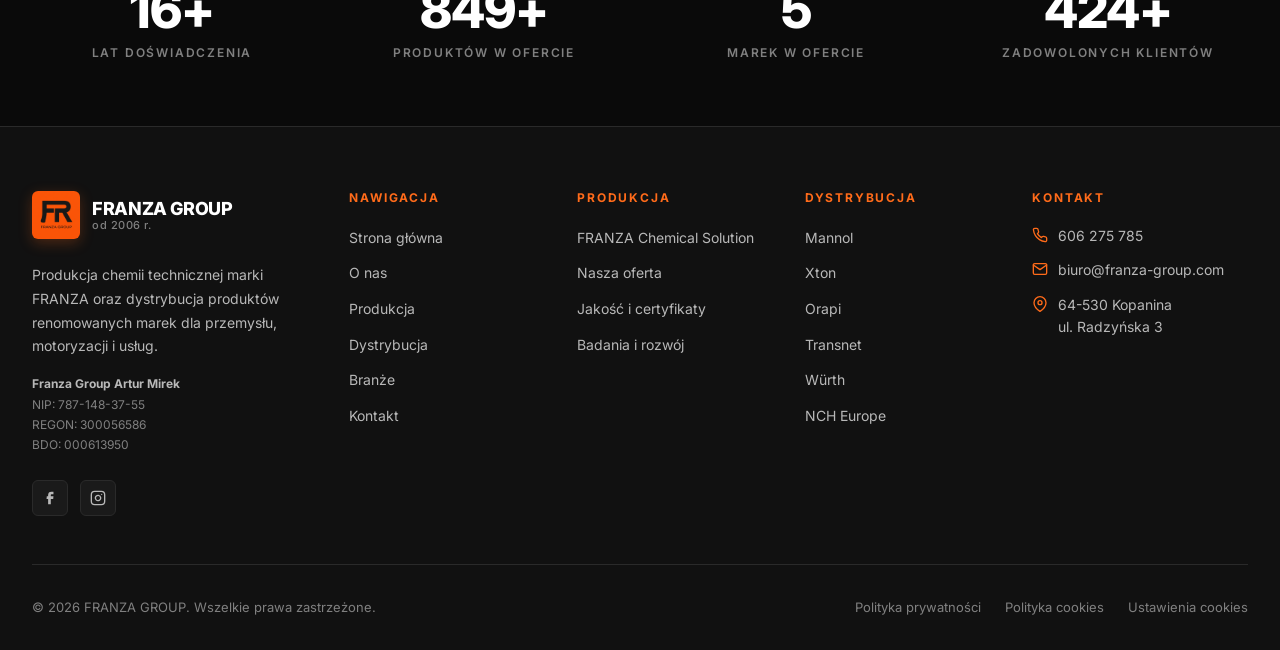
==== commit dea7b2ba: "j" ====
--- a/index.html
+++ b/index.html
@@ -33,7 +33,7 @@
   <link rel="preconnect" href="https://fonts.gstatic.com" crossorigin>
   <link href="https://fonts.googleapis.com/css2?family=Inter:wght@400;500;600;700;800&display=swap" rel="stylesheet">
 
-  <link rel="stylesheet" href="css/styles.css">
+  <link rel="stylesheet" href="css/styles.css?v=72ed3e9f">
   <link rel="icon" type="image/png" href="assets/favicon.png">
   <link rel="icon" type="image/svg+xml" href="assets/favicon.svg">
   <link rel="apple-touch-icon" href="assets/logo/franza-logo-small.png">
@@ -440,7 +440,7 @@
 
   <div id="footer-slot"></div>
 
-  <script src="js/main.js"></script>
-  <script src="js/cookies.js"></script>
+  <script src="js/main.js?v=72ed3e9f"></script>
+  <script src="js/cookies.js?v=72ed3e9f"></script>
 </body>
 </html>
